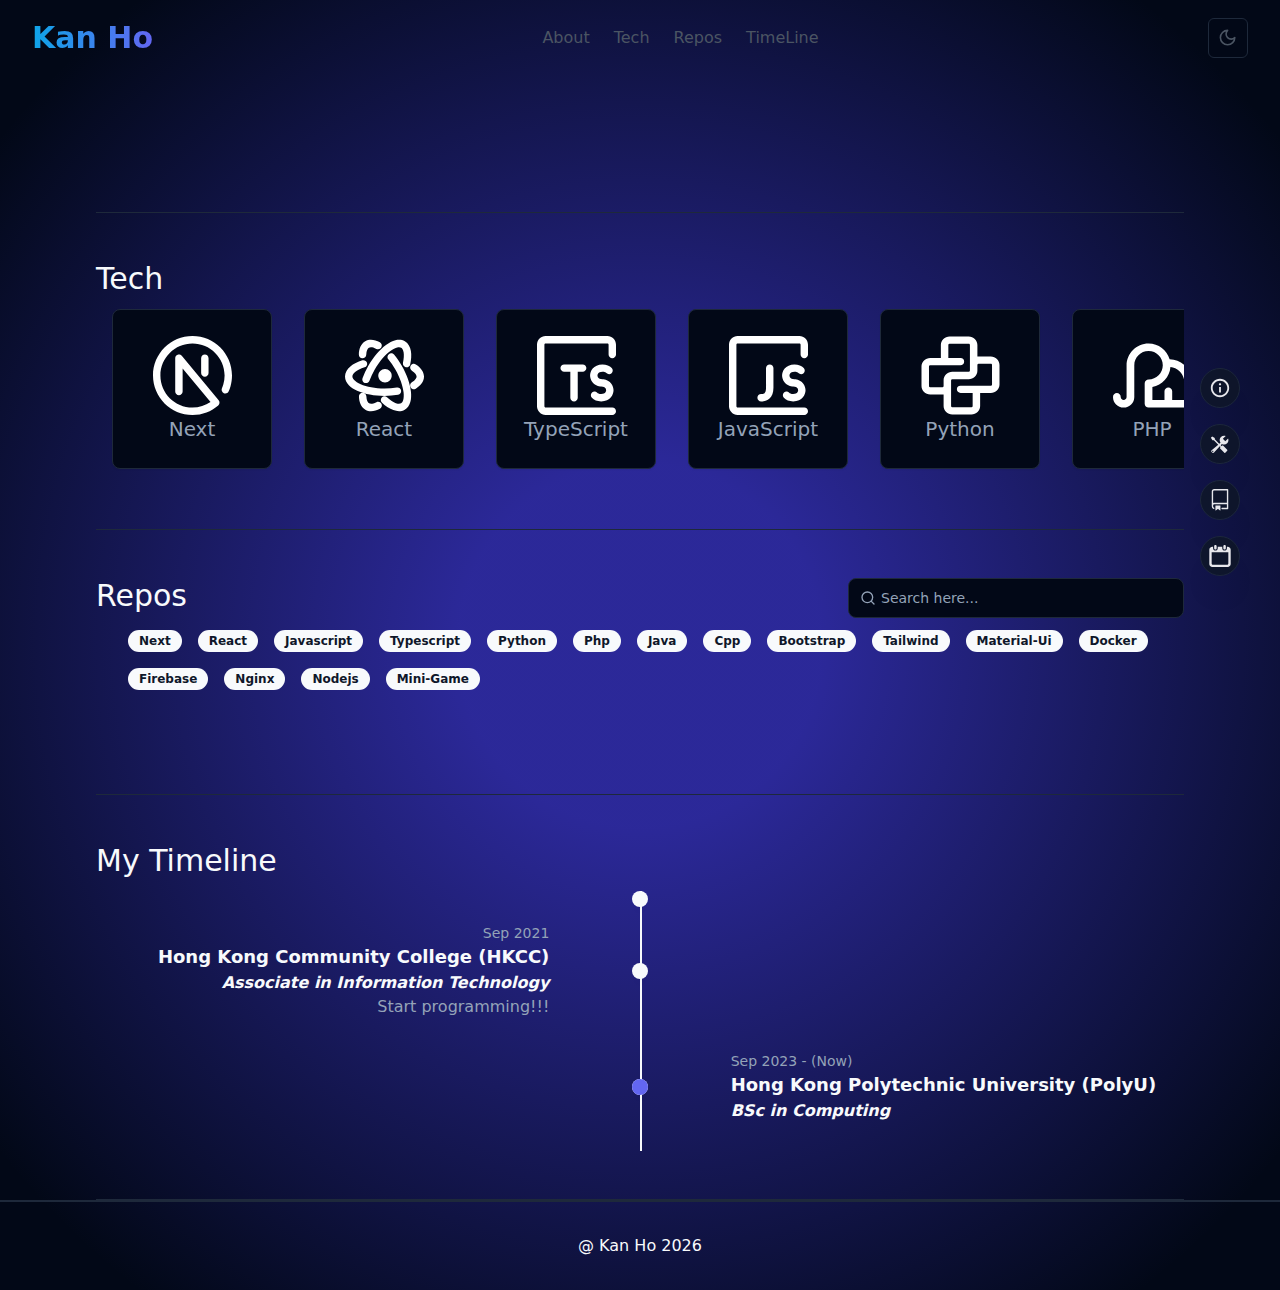
==== index.html @ be96b89d "update timeline and sidebar" ====
<!doctype html>
<html lang="en" style="scroll-behavior: smooth;">
  <head>
    <meta charset="UTF-8" />
    <link rel="icon" type="image/svg+xml" />
    <meta name="viewport" content="width=device-width, initial-scale=1.0" />
    <title>Kan Ho</title>
    <script type="module" crossorigin src="/assets/index-DFEtqQR-.js"></script>
    <link rel="stylesheet" crossorigin href="/assets/index-CgMpieo-.css">
  </head>
  <body>
    <div id="root"></div>
  </body>
</html>
---- assets/index-CgMpieo-.css ----
*,:before,:after{box-sizing:border-box;border-width:0;border-style:solid;border-color:#e5e7eb}:before,:after{--tw-content: ""}html,:host{line-height:1.5;-webkit-text-size-adjust:100%;-moz-tab-size:4;-o-tab-size:4;tab-size:4;font-family:ui-sans-serif,system-ui,sans-serif,"Apple Color Emoji","Segoe UI Emoji",Segoe UI Symbol,"Noto Color Emoji";font-feature-settings:normal;font-variation-settings:normal;-webkit-tap-highlight-color:transparent}body{margin:0;line-height:inherit}hr{height:0;color:inherit;border-top-width:1px}abbr:where([title]){-webkit-text-decoration:underline dotted;text-decoration:underline dotted}h1,h2,h3,h4,h5,h6{font-size:inherit;font-weight:inherit}a{color:inherit;text-decoration:inherit}b,strong{font-weight:bolder}code,kbd,samp,pre{font-family:ui-monospace,SFMono-Regular,Menlo,Monaco,Consolas,Liberation Mono,Courier New,monospace;font-feature-settings:normal;font-variation-settings:normal;font-size:1em}small{font-size:80%}sub,sup{font-size:75%;line-height:0;position:relative;vertical-align:baseline}sub{bottom:-.25em}sup{top:-.5em}table{text-indent:0;border-color:inherit;border-collapse:collapse}button,input,optgroup,select,textarea{font-family:inherit;font-feature-settings:inherit;font-variation-settings:inherit;font-size:100%;font-weight:inherit;line-height:inherit;letter-spacing:inherit;color:inherit;margin:0;padding:0}button,select{text-transform:none}button,input:where([type=button]),input:where([type=reset]),input:where([type=submit]){-webkit-appearance:button;background-color:transparent;background-image:none}:-moz-focusring{outline:auto}:-moz-ui-invalid{box-shadow:none}progress{vertical-align:baseline}::-webkit-inner-spin-button,::-webkit-outer-spin-button{height:auto}[type=search]{-webkit-appearance:textfield;outline-offset:-2px}::-webkit-search-decoration{-webkit-appearance:none}::-webkit-file-upload-button{-webkit-appearance:button;font:inherit}summary{display:list-item}blockquote,dl,dd,h1,h2,h3,h4,h5,h6,hr,figure,p,pre{margin:0}fieldset{margin:0;padding:0}legend{padding:0}ol,ul,menu{list-style:none;margin:0;padding:0}dialog{padding:0}textarea{resize:vertical}input::-moz-placeholder,textarea::-moz-placeholder{opacity:1;color:#9ca3af}input::placeholder,textarea::placeholder{opacity:1;color:#9ca3af}button,[role=button]{cursor:pointer}:disabled{cursor:default}img,svg,video,canvas,audio,iframe,embed,object{display:block;vertical-align:middle}img,video{max-width:100%;height:auto}[hidden]{display:none}:root{--background: 0 0% 100%;--foreground: 222.2 84% 4.9%;--card: 0 0% 100%;--card-foreground: 222.2 84% 4.9%;--popover: 0 0% 100%;--popover-foreground: 222.2 84% 4.9%;--primary: 222.2 47.4% 11.2%;--primary-foreground: 210 40% 98%;--secondary: 210 40% 96.1%;--secondary-foreground: 222.2 47.4% 11.2%;--muted: 210 40% 96.1%;--muted-foreground: 215.4 16.3% 46.9%;--accent: 210 40% 96.1%;--accent-foreground: 222.2 47.4% 11.2%;--destructive: 0 84.2% 60.2%;--destructive-foreground: 210 40% 98%;--border: 214.3 31.8% 91.4%;--input: 214.3 31.8% 91.4%;--ring: 222.2 84% 4.9%;--radius: .5rem;--chart-javascript: 53, 84%, 65%;--chart-typescript: 211, 60%, 48%;--chart-php: 228, 31%, 45%;--chart-html: 12, 77%, 52%;--chart-css: 264, 34%, 36%;--chart-java: 35, 75%, 39%;--chart-other: 240 2% 26%}.dark{--background: 222.2 84% 4.9%;--foreground: 210 40% 98%;--card: 222.2 84% 4.9%;--card-foreground: 210 40% 98%;--popover: 222.2 84% 4.9%;--popover-foreground: 210 40% 98%;--primary: 210 40% 98%;--primary-foreground: 222.2 47.4% 11.2%;--secondary: 217.2 32.6% 17.5%;--secondary-foreground: 210 40% 98%;--muted: 217.2 32.6% 17.5%;--muted-foreground: 215 20.2% 65.1%;--accent: 217.2 32.6% 17.5%;--accent-foreground: 210 40% 98%;--destructive: 0 62.8% 30.6%;--destructive-foreground: 210 40% 98%;--border: 217.2 32.6% 17.5%;--input: 217.2 32.6% 17.5%;--ring: 212.7 26.8% 83.9%}*{border-color:hsl(var(--border))}body{background-color:hsl(var(--background));color:hsl(var(--foreground))}.themeGradientBg{background-image:linear-gradient(to right,var(--tw-gradient-stops));--tw-gradient-from: #0ea5e9 var(--tw-gradient-from-position);--tw-gradient-to: rgb(14 165 233 / 0) var(--tw-gradient-to-position);--tw-gradient-stops: var(--tw-gradient-from), var(--tw-gradient-to);--tw-gradient-to: #6366f1 var(--tw-gradient-to-position)}.themeGradientText{background-image:linear-gradient(to right,var(--tw-gradient-stops));--tw-gradient-from: #0ea5e9 var(--tw-gradient-from-position);--tw-gradient-to: rgb(14 165 233 / 0) var(--tw-gradient-to-position);--tw-gradient-stops: var(--tw-gradient-from), var(--tw-gradient-to);--tw-gradient-to: #6366f1 var(--tw-gradient-to-position);-webkit-background-clip:text;background-clip:text;color:transparent}*,:before,:after{--tw-border-spacing-x: 0;--tw-border-spacing-y: 0;--tw-translate-x: 0;--tw-translate-y: 0;--tw-rotate: 0;--tw-skew-x: 0;--tw-skew-y: 0;--tw-scale-x: 1;--tw-scale-y: 1;--tw-pan-x: ;--tw-pan-y: ;--tw-pinch-zoom: ;--tw-scroll-snap-strictness: proximity;--tw-gradient-from-position: ;--tw-gradient-via-position: ;--tw-gradient-to-position: ;--tw-ordinal: ;--tw-slashed-zero: ;--tw-numeric-figure: ;--tw-numeric-spacing: ;--tw-numeric-fraction: ;--tw-ring-inset: ;--tw-ring-offset-width: 0px;--tw-ring-offset-color: #fff;--tw-ring-color: rgb(59 130 246 / .5);--tw-ring-offset-shadow: 0 0 #0000;--tw-ring-shadow: 0 0 #0000;--tw-shadow: 0 0 #0000;--tw-shadow-colored: 0 0 #0000;--tw-blur: ;--tw-brightness: ;--tw-contrast: ;--tw-grayscale: ;--tw-hue-rotate: ;--tw-invert: ;--tw-saturate: ;--tw-sepia: ;--tw-drop-shadow: ;--tw-backdrop-blur: ;--tw-backdrop-brightness: ;--tw-backdrop-contrast: ;--tw-backdrop-grayscale: ;--tw-backdrop-hue-rotate: ;--tw-backdrop-invert: ;--tw-backdrop-opacity: ;--tw-backdrop-saturate: ;--tw-backdrop-sepia: ;--tw-contain-size: ;--tw-contain-layout: ;--tw-contain-paint: ;--tw-contain-style: }::backdrop{--tw-border-spacing-x: 0;--tw-border-spacing-y: 0;--tw-translate-x: 0;--tw-translate-y: 0;--tw-rotate: 0;--tw-skew-x: 0;--tw-skew-y: 0;--tw-scale-x: 1;--tw-scale-y: 1;--tw-pan-x: ;--tw-pan-y: ;--tw-pinch-zoom: ;--tw-scroll-snap-strictness: proximity;--tw-gradient-from-position: ;--tw-gradient-via-position: ;--tw-gradient-to-position: ;--tw-ordinal: ;--tw-slashed-zero: ;--tw-numeric-figure: ;--tw-numeric-spacing: ;--tw-numeric-fraction: ;--tw-ring-inset: ;--tw-ring-offset-width: 0px;--tw-ring-offset-color: #fff;--tw-ring-color: rgb(59 130 246 / .5);--tw-ring-offset-shadow: 0 0 #0000;--tw-ring-shadow: 0 0 #0000;--tw-shadow: 0 0 #0000;--tw-shadow-colored: 0 0 #0000;--tw-blur: ;--tw-brightness: ;--tw-contrast: ;--tw-grayscale: ;--tw-hue-rotate: ;--tw-invert: ;--tw-saturate: ;--tw-sepia: ;--tw-drop-shadow: ;--tw-backdrop-blur: ;--tw-backdrop-brightness: ;--tw-backdrop-contrast: ;--tw-backdrop-grayscale: ;--tw-backdrop-hue-rotate: ;--tw-backdrop-invert: ;--tw-backdrop-opacity: ;--tw-backdrop-saturate: ;--tw-backdrop-sepia: ;--tw-contain-size: ;--tw-contain-layout: ;--tw-contain-paint: ;--tw-contain-style: }.container{width:100%;margin-right:auto;margin-left:auto;padding-right:2rem;padding-left:2rem}@media (min-width: 1400px){.container{max-width:1400px}}.sr-only{position:absolute;width:1px;height:1px;padding:0;margin:-1px;overflow:hidden;clip:rect(0,0,0,0);white-space:nowrap;border-width:0}.visible{visibility:visible}.fixed{position:fixed}.absolute{position:absolute}.relative{position:relative}.sticky{position:sticky}.left-0{left:0}.left-2{left:.5rem}.left-3{left:.75rem}.top-0{top:0}.top-3{top:.75rem}.top-\[1px\]{top:1px}.top-\[40\%\]{top:40%}.top-\[60\%\]{top:60%}.top-full{top:100%}.z-10{z-index:10}.z-50{z-index:50}.z-\[1\]{z-index:1}.z-\[9999\]{z-index:9999}.order-1{order:1}.col-start-1{grid-column-start:1}.row-start-1{grid-row-start:1}.m-4{margin:1rem}.m-auto{margin:auto}.-mx-1{margin-left:-.25rem;margin-right:-.25rem}.mx-4{margin-left:1rem;margin-right:1rem}.mx-auto{margin-left:auto;margin-right:auto}.my-0{margin-top:0;margin-bottom:0}.my-0\.5{margin-top:.125rem;margin-bottom:.125rem}.my-1{margin-top:.25rem;margin-bottom:.25rem}.mb-4{margin-bottom:1rem}.mb-5{margin-bottom:1.25rem}.ml-1{margin-left:.25rem}.ml-auto{margin-left:auto}.mr-4{margin-right:1rem}.mt-1{margin-top:.25rem}.mt-1\.5{margin-top:.375rem}.mt-8{margin-top:2rem}.line-clamp-3{overflow:hidden;display:-webkit-box;-webkit-box-orient:vertical;-webkit-line-clamp:3}.block{display:block}.inline-block{display:inline-block}.flex{display:flex}.inline-flex{display:inline-flex}.grid{display:grid}.hidden{display:none}.aspect-square{aspect-ratio:1 / 1}.aspect-video{aspect-ratio:16 / 9}.h-1{height:.25rem}.h-1\.5{height:.375rem}.h-1\/2{height:50%}.h-10{height:2.5rem}.h-11{height:2.75rem}.h-2{height:.5rem}.h-2\.5{height:.625rem}.h-3{height:.75rem}.h-3\.5{height:.875rem}.h-4{height:1rem}.h-40{height:10rem}.h-60{height:15rem}.h-80{height:20rem}.h-9{height:2.25rem}.h-\[1\.2rem\]{height:1.2rem}.h-\[1px\]{height:1px}.h-\[20px\]{height:20px}.h-\[var\(--radix-navigation-menu-viewport-height\)\]{height:var(--radix-navigation-menu-viewport-height)}.h-full{height:100%}.h-px{height:1px}.max-h-\[250px\]{max-height:250px}.min-h-min{min-height:-moz-min-content;min-height:min-content}.w-0{width:0px}.w-1{width:.25rem}.w-1\/2{width:50%}.w-10{width:2.5rem}.w-2{width:.5rem}.w-2\.5{width:.625rem}.w-3{width:.75rem}.w-3\.5{width:.875rem}.w-4{width:1rem}.w-40{width:10rem}.w-\[1\.2rem\]{width:1.2rem}.w-\[120px\]{width:120px}.w-\[140px\]{width:140px}.w-\[150px\]{width:150px}.w-\[180px\]{width:180px}.w-\[1px\]{width:1px}.w-\[250px\]{width:250px}.w-\[45px\]{width:45px}.w-\[60px\]{width:60px}.w-\[90px\]{width:90px}.w-full{width:100%}.w-max{width:-moz-max-content;width:max-content}.min-w-\[8rem\]{min-width:8rem}.min-w-fit{min-width:-moz-fit-content;min-width:fit-content}.max-w-max{max-width:-moz-max-content;max-width:max-content}.max-w-screen-xl{max-width:1280px}.flex-1{flex:1 1 0%}.flex-auto{flex:1 1 auto}.shrink-0{flex-shrink:0}.flex-grow{flex-grow:1}.-translate-y-0{--tw-translate-y: -0px;transform:translate(var(--tw-translate-x),var(--tw-translate-y)) rotate(var(--tw-rotate)) skew(var(--tw-skew-x)) skewY(var(--tw-skew-y)) scaleX(var(--tw-scale-x)) scaleY(var(--tw-scale-y))}.-translate-y-0\.5{--tw-translate-y: -.125rem;transform:translate(var(--tw-translate-x),var(--tw-translate-y)) rotate(var(--tw-rotate)) skew(var(--tw-skew-x)) skewY(var(--tw-skew-y)) scaleX(var(--tw-scale-x)) scaleY(var(--tw-scale-y))}.translate-y-1{--tw-translate-y: .25rem;transform:translate(var(--tw-translate-x),var(--tw-translate-y)) rotate(var(--tw-rotate)) skew(var(--tw-skew-x)) skewY(var(--tw-skew-y)) scaleX(var(--tw-scale-x)) scaleY(var(--tw-scale-y))}.rotate-0{--tw-rotate: 0deg;transform:translate(var(--tw-translate-x),var(--tw-translate-y)) rotate(var(--tw-rotate)) skew(var(--tw-skew-x)) skewY(var(--tw-skew-y)) scaleX(var(--tw-scale-x)) scaleY(var(--tw-scale-y))}.rotate-45{--tw-rotate: 45deg;transform:translate(var(--tw-translate-x),var(--tw-translate-y)) rotate(var(--tw-rotate)) skew(var(--tw-skew-x)) skewY(var(--tw-skew-y)) scaleX(var(--tw-scale-x)) scaleY(var(--tw-scale-y))}.rotate-90{--tw-rotate: 90deg;transform:translate(var(--tw-translate-x),var(--tw-translate-y)) rotate(var(--tw-rotate)) skew(var(--tw-skew-x)) skewY(var(--tw-skew-y)) scaleX(var(--tw-scale-x)) scaleY(var(--tw-scale-y))}.scale-0{--tw-scale-x: 0;--tw-scale-y: 0;transform:translate(var(--tw-translate-x),var(--tw-translate-y)) rotate(var(--tw-rotate)) skew(var(--tw-skew-x)) skewY(var(--tw-skew-y)) scaleX(var(--tw-scale-x)) scaleY(var(--tw-scale-y))}.scale-100{--tw-scale-x: 1;--tw-scale-y: 1;transform:translate(var(--tw-translate-x),var(--tw-translate-y)) rotate(var(--tw-rotate)) skew(var(--tw-skew-x)) skewY(var(--tw-skew-y)) scaleX(var(--tw-scale-x)) scaleY(var(--tw-scale-y))}.transform{transform:translate(var(--tw-translate-x),var(--tw-translate-y)) rotate(var(--tw-rotate)) skew(var(--tw-skew-x)) skewY(var(--tw-skew-y)) scaleX(var(--tw-scale-x)) scaleY(var(--tw-scale-y))}@keyframes fade-in-down{0%{opacity:0;transform:translate3d(0,-100%,0)}to{opacity:1;transform:translateZ(0)}}.animate-fadeindown{animation:fade-in-down 1s ease-in .25s 1}@keyframes fade-in-left{0%{opacity:0;transform:translate3d(-100%,0,0)}to{opacity:1;transform:translateZ(0)}}.animate-fadeinleft{animation:fade-in-left 1s ease-in-out .25s 1}@keyframes fade-in-right{0%{opacity:0;transform:translate3d(100%,0,0)}to{opacity:1;transform:translateZ(0)}}.animate-fadeinright{animation:fade-in-right 1s ease-in-out .25s 1}@keyframes fade-in-up{0%{opacity:0;transform:translate3d(0,100%,0)}to{opacity:1;transform:translateZ(0)}}.animate-fadeinup{animation:fade-in-up 1s ease-in-out .25s 1}@keyframes ping{75%,to{transform:scale(2);opacity:0}}.animate-ping{animation:ping 1s cubic-bezier(0,0,.2,1) infinite}@keyframes pulse{50%{opacity:.5}}.animate-pulse{animation:pulse 2s cubic-bezier(.4,0,.6,1) infinite}.cursor-default{cursor:default}.select-none{-webkit-user-select:none;-moz-user-select:none;user-select:none}.list-none{list-style-type:none}.grid-cols-1{grid-template-columns:repeat(1,minmax(0,1fr))}.flex-col{flex-direction:column}.flex-wrap{flex-wrap:wrap}.items-start{align-items:flex-start}.items-end{align-items:flex-end}.items-center{align-items:center}.items-stretch{align-items:stretch}.justify-end{justify-content:flex-end}.justify-center{justify-content:center}.justify-between{justify-content:space-between}.justify-items-center{justify-items:center}.gap-0{gap:0px}.gap-0\.5{gap:.125rem}.gap-1{gap:.25rem}.gap-1\.5{gap:.375rem}.gap-12{gap:3rem}.gap-2{gap:.5rem}.gap-3{gap:.75rem}.gap-4{gap:1rem}.gap-x-3{-moz-column-gap:.75rem;column-gap:.75rem}.space-x-1>:not([hidden])~:not([hidden]){--tw-space-x-reverse: 0;margin-right:calc(.25rem * var(--tw-space-x-reverse));margin-left:calc(.25rem * calc(1 - var(--tw-space-x-reverse)))}.space-y-1>:not([hidden])~:not([hidden]){--tw-space-y-reverse: 0;margin-top:calc(.25rem * calc(1 - var(--tw-space-y-reverse)));margin-bottom:calc(.25rem * var(--tw-space-y-reverse))}.space-y-1\.5>:not([hidden])~:not([hidden]){--tw-space-y-reverse: 0;margin-top:calc(.375rem * calc(1 - var(--tw-space-y-reverse)));margin-bottom:calc(.375rem * var(--tw-space-y-reverse))}.space-y-4>:not([hidden])~:not([hidden]){--tw-space-y-reverse: 0;margin-top:calc(1rem * calc(1 - var(--tw-space-y-reverse)));margin-bottom:calc(1rem * var(--tw-space-y-reverse))}.space-y-8>:not([hidden])~:not([hidden]){--tw-space-y-reverse: 0;margin-top:calc(2rem * calc(1 - var(--tw-space-y-reverse)));margin-bottom:calc(2rem * var(--tw-space-y-reverse))}.self-center{align-self:center}.justify-self-center{justify-self:center}.overflow-hidden{overflow:hidden}.whitespace-nowrap{white-space:nowrap}.text-wrap{text-wrap:wrap}.text-nowrap{text-wrap:nowrap}.rounded{border-radius:.25rem}.rounded-\[2px\]{border-radius:2px}.rounded-full{border-radius:9999px}.rounded-lg{border-radius:var(--radius)}.rounded-md{border-radius:calc(var(--radius) - 2px)}.rounded-sm{border-radius:calc(var(--radius) - 4px)}.rounded-xl{border-radius:.75rem}.rounded-tl-sm{border-top-left-radius:calc(var(--radius) - 4px)}.border{border-width:1px}.border-2{border-width:2px}.border-4{border-width:4px}.border-\[1\.5px\]{border-width:1.5px}.border-b-2{border-bottom-width:2px}.border-t-2{border-top-width:2px}.border-dashed{border-style:dashed}.border-\[--color-border\]{border-color:var(--color-border)}.border-border\/50{border-color:hsl(var(--border) / .5)}.border-indigo-600{--tw-border-opacity: 1;border-color:rgb(79 70 229 / var(--tw-border-opacity))}.border-input{border-color:hsl(var(--input))}.border-primary{border-color:hsl(var(--primary))}.border-sky-500{--tw-border-opacity: 1;border-color:rgb(14 165 233 / var(--tw-border-opacity))}.border-transparent{border-color:transparent}.border-opacity-20{--tw-border-opacity: .2}.bg-\[--color-bg\]{background-color:var(--color-bg)}.bg-background{background-color:hsl(var(--background))}.bg-border{background-color:hsl(var(--border))}.bg-card{background-color:hsl(var(--card))}.bg-destructive{background-color:hsl(var(--destructive))}.bg-indigo-500{--tw-bg-opacity: 1;background-color:rgb(99 102 241 / var(--tw-bg-opacity))}.bg-inherit{background-color:inherit}.bg-muted{background-color:hsl(var(--muted))}.bg-popover{background-color:hsl(var(--popover))}.bg-primary{background-color:hsl(var(--primary))}.bg-primary-foreground{background-color:hsl(var(--primary-foreground))}.bg-secondary{background-color:hsl(var(--secondary))}.bg-transparent{background-color:transparent}.bg-opacity-0{--tw-bg-opacity: 0}.bg-none{background-image:none}.bg-clip-padding{background-clip:padding-box}.fill-black{fill:#000}.fill-current{fill:currentColor}.fill-foreground{fill:hsl(var(--foreground))}.fill-muted-foreground{fill:hsl(var(--muted-foreground))}.p-0{padding:0}.p-1{padding:.25rem}.p-2{padding:.5rem}.p-6{padding:1.5rem}.px-0{padding-left:0;padding-right:0}.px-2{padding-left:.5rem;padding-right:.5rem}.px-2\.5{padding-left:.625rem;padding-right:.625rem}.px-3{padding-left:.75rem;padding-right:.75rem}.px-4{padding-left:1rem;padding-right:1rem}.px-8{padding-left:2rem;padding-right:2rem}.py-0{padding-top:0;padding-bottom:0}.py-0\.5{padding-top:.125rem;padding-bottom:.125rem}.py-1{padding-top:.25rem;padding-bottom:.25rem}.py-1\.5{padding-top:.375rem;padding-bottom:.375rem}.py-2{padding-top:.5rem;padding-bottom:.5rem}.py-3{padding-top:.75rem;padding-bottom:.75rem}.py-4{padding-top:1rem;padding-bottom:1rem}.py-8{padding-top:2rem;padding-bottom:2rem}.pb-0{padding-bottom:0}.pb-3{padding-bottom:.75rem}.pb-4{padding-bottom:1rem}.pl-8{padding-left:2rem}.pr-2{padding-right:.5rem}.pt-0{padding-top:0}.pt-2{padding-top:.5rem}.pt-3{padding-top:.75rem}.pt-4{padding-top:1rem}.pt-6{padding-top:1.5rem}.text-center{text-align:center}.text-justify{text-align:justify}.align-middle{vertical-align:middle}.font-mono{font-family:ui-monospace,SFMono-Regular,Menlo,Monaco,Consolas,Liberation Mono,Courier New,monospace}.text-2xl{font-size:1.5rem;line-height:2rem}.text-3xl{font-size:1.875rem;line-height:2.25rem}.text-5xl{font-size:3rem;line-height:1}.text-9xl{font-size:8rem;line-height:1}.text-base{font-size:1rem;line-height:1.5rem}.text-lg{font-size:1.125rem;line-height:1.75rem}.text-sm{font-size:.875rem;line-height:1.25rem}.text-xl{font-size:1.25rem;line-height:1.75rem}.text-xs{font-size:.75rem;line-height:1rem}.font-black{font-weight:900}.font-bold{font-weight:700}.font-extrabold{font-weight:800}.font-medium{font-weight:500}.font-semibold{font-weight:600}.capitalize{text-transform:capitalize}.italic{font-style:italic}.tabular-nums{--tw-numeric-spacing: tabular-nums;font-variant-numeric:var(--tw-ordinal) var(--tw-slashed-zero) var(--tw-numeric-figure) var(--tw-numeric-spacing) var(--tw-numeric-fraction)}.leading-none{line-height:1}.tracking-tight{letter-spacing:-.025em}.tracking-widest{letter-spacing:.1em}.text-accent{color:hsl(var(--accent))}.text-card-foreground{color:hsl(var(--card-foreground))}.text-destructive-foreground{color:hsl(var(--destructive-foreground))}.text-foreground{color:hsl(var(--foreground))}.text-gray-600{--tw-text-opacity: 1;color:rgb(75 85 99 / var(--tw-text-opacity))}.text-gray-700{--tw-text-opacity: 1;color:rgb(55 65 81 / var(--tw-text-opacity))}.text-muted-foreground{color:hsl(var(--muted-foreground))}.text-popover-foreground{color:hsl(var(--popover-foreground))}.text-primary{color:hsl(var(--primary))}.text-primary-foreground{color:hsl(var(--primary-foreground))}.text-secondary-foreground{color:hsl(var(--secondary-foreground))}.text-slate-900{--tw-text-opacity: 1;color:rgb(15 23 42 / var(--tw-text-opacity))}.text-transparent{color:transparent}.underline{text-decoration-line:underline}.underline-offset-4{text-underline-offset:4px}.opacity-100{opacity:1}.opacity-60{opacity:.6}.opacity-65{opacity:.65}.opacity-90{opacity:.9}.shadow-2xl{--tw-shadow: 0 25px 50px -12px rgb(0 0 0 / .25);--tw-shadow-colored: 0 25px 50px -12px var(--tw-shadow-color);box-shadow:var(--tw-ring-offset-shadow, 0 0 #0000),var(--tw-ring-shadow, 0 0 #0000),var(--tw-shadow)}.shadow-lg{--tw-shadow: 0 10px 15px -3px rgb(0 0 0 / .1), 0 4px 6px -4px rgb(0 0 0 / .1);--tw-shadow-colored: 0 10px 15px -3px var(--tw-shadow-color), 0 4px 6px -4px var(--tw-shadow-color);box-shadow:var(--tw-ring-offset-shadow, 0 0 #0000),var(--tw-ring-shadow, 0 0 #0000),var(--tw-shadow)}.shadow-md{--tw-shadow: 0 4px 6px -1px rgb(0 0 0 / .1), 0 2px 4px -2px rgb(0 0 0 / .1);--tw-shadow-colored: 0 4px 6px -1px var(--tw-shadow-color), 0 2px 4px -2px var(--tw-shadow-color);box-shadow:var(--tw-ring-offset-shadow, 0 0 #0000),var(--tw-ring-shadow, 0 0 #0000),var(--tw-shadow)}.shadow-sm{--tw-shadow: 0 1px 2px 0 rgb(0 0 0 / .05);--tw-shadow-colored: 0 1px 2px 0 var(--tw-shadow-color);box-shadow:var(--tw-ring-offset-shadow, 0 0 #0000),var(--tw-ring-shadow, 0 0 #0000),var(--tw-shadow)}.shadow-xl{--tw-shadow: 0 20px 25px -5px rgb(0 0 0 / .1), 0 8px 10px -6px rgb(0 0 0 / .1);--tw-shadow-colored: 0 20px 25px -5px var(--tw-shadow-color), 0 8px 10px -6px var(--tw-shadow-color);box-shadow:var(--tw-ring-offset-shadow, 0 0 #0000),var(--tw-ring-shadow, 0 0 #0000),var(--tw-shadow)}.outline-none{outline:2px solid transparent;outline-offset:2px}.outline{outline-style:solid}.ring-offset-background{--tw-ring-offset-color: hsl(var(--background))}.drop-shadow-lg{--tw-drop-shadow: drop-shadow(0 10px 8px rgb(0 0 0 / .04)) drop-shadow(0 4px 3px rgb(0 0 0 / .1));filter:var(--tw-blur) var(--tw-brightness) var(--tw-contrast) var(--tw-grayscale) var(--tw-hue-rotate) var(--tw-invert) var(--tw-saturate) var(--tw-sepia) var(--tw-drop-shadow)}.filter{filter:var(--tw-blur) var(--tw-brightness) var(--tw-contrast) var(--tw-grayscale) var(--tw-hue-rotate) var(--tw-invert) var(--tw-saturate) var(--tw-sepia) var(--tw-drop-shadow)}.backdrop-blur-3xl{--tw-backdrop-blur: blur(64px);-webkit-backdrop-filter:var(--tw-backdrop-blur) var(--tw-backdrop-brightness) var(--tw-backdrop-contrast) var(--tw-backdrop-grayscale) var(--tw-backdrop-hue-rotate) var(--tw-backdrop-invert) var(--tw-backdrop-opacity) var(--tw-backdrop-saturate) var(--tw-backdrop-sepia);backdrop-filter:var(--tw-backdrop-blur) var(--tw-backdrop-brightness) var(--tw-backdrop-contrast) var(--tw-backdrop-grayscale) var(--tw-backdrop-hue-rotate) var(--tw-backdrop-invert) var(--tw-backdrop-opacity) var(--tw-backdrop-saturate) var(--tw-backdrop-sepia)}.backdrop-filter{-webkit-backdrop-filter:var(--tw-backdrop-blur) var(--tw-backdrop-brightness) var(--tw-backdrop-contrast) var(--tw-backdrop-grayscale) var(--tw-backdrop-hue-rotate) var(--tw-backdrop-invert) var(--tw-backdrop-opacity) var(--tw-backdrop-saturate) var(--tw-backdrop-sepia);backdrop-filter:var(--tw-backdrop-blur) var(--tw-backdrop-brightness) var(--tw-backdrop-contrast) var(--tw-backdrop-grayscale) var(--tw-backdrop-hue-rotate) var(--tw-backdrop-invert) var(--tw-backdrop-opacity) var(--tw-backdrop-saturate) var(--tw-backdrop-sepia)}.transition{transition-property:color,background-color,border-color,text-decoration-color,fill,stroke,opacity,box-shadow,transform,filter,-webkit-backdrop-filter;transition-property:color,background-color,border-color,text-decoration-color,fill,stroke,opacity,box-shadow,transform,filter,backdrop-filter;transition-property:color,background-color,border-color,text-decoration-color,fill,stroke,opacity,box-shadow,transform,filter,backdrop-filter,-webkit-backdrop-filter;transition-timing-function:cubic-bezier(.4,0,.2,1);transition-duration:.15s}.transition-all{transition-property:all;transition-timing-function:cubic-bezier(.4,0,.2,1);transition-duration:.15s}.transition-colors{transition-property:color,background-color,border-color,text-decoration-color,fill,stroke;transition-timing-function:cubic-bezier(.4,0,.2,1);transition-duration:.15s}.delay-200{transition-delay:.2s}.duration-1000{transition-duration:1s}.duration-200{transition-duration:.2s}.duration-300{transition-duration:.3s}.ease-in{transition-timing-function:cubic-bezier(.4,0,1,1)}@keyframes enter{0%{opacity:var(--tw-enter-opacity, 1);transform:translate3d(var(--tw-enter-translate-x, 0),var(--tw-enter-translate-y, 0),0) scale3d(var(--tw-enter-scale, 1),var(--tw-enter-scale, 1),var(--tw-enter-scale, 1)) rotate(var(--tw-enter-rotate, 0))}}@keyframes exit{to{opacity:var(--tw-exit-opacity, 1);transform:translate3d(var(--tw-exit-translate-x, 0),var(--tw-exit-translate-y, 0),0) scale3d(var(--tw-exit-scale, 1),var(--tw-exit-scale, 1),var(--tw-exit-scale, 1)) rotate(var(--tw-exit-rotate, 0))}}.animate-in{animation-name:enter;animation-duration:.15s;--tw-enter-opacity: initial;--tw-enter-scale: initial;--tw-enter-rotate: initial;--tw-enter-translate-x: initial;--tw-enter-translate-y: initial}.fade-in-0{--tw-enter-opacity: 0}.fade-in-5{--tw-enter-opacity: .05}.zoom-in-95{--tw-enter-scale: .95}.duration-1000{animation-duration:1s}.duration-200{animation-duration:.2s}.duration-300{animation-duration:.3s}.delay-200{animation-delay:.2s}.ease-in{animation-timing-function:cubic-bezier(.4,0,1,1)}::-webkit-scrollbar{width:8px}::-webkit-scrollbar-track{background:none}::-webkit-scrollbar-thumb{background:#5048e5}::-webkit-scrollbar-thumb:hover{--tw-bg-opacity: 1;background:#463eef}.spotlight{position:absolute;background:radial-gradient(circle at 50% 50%,#473eef99 20%,#473eef00 90%);z-index:-1}.hover\:themeGradientText:hover{background-image:linear-gradient(to right,var(--tw-gradient-stops));--tw-gradient-from: #0ea5e9 var(--tw-gradient-from-position);--tw-gradient-to: rgb(14 165 233 / 0) var(--tw-gradient-to-position);--tw-gradient-stops: var(--tw-gradient-from), var(--tw-gradient-to);--tw-gradient-to: #6366f1 var(--tw-gradient-to-position);-webkit-background-clip:text;background-clip:text;color:transparent}.file\:border-0::file-selector-button{border-width:0px}.file\:bg-transparent::file-selector-button{background-color:transparent}.file\:text-sm::file-selector-button{font-size:.875rem;line-height:1.25rem}.file\:font-medium::file-selector-button{font-weight:500}.placeholder\:text-muted-foreground::-moz-placeholder{color:hsl(var(--muted-foreground))}.placeholder\:text-muted-foreground::placeholder{color:hsl(var(--muted-foreground))}.hover\:rotate-1:hover{--tw-rotate: 1deg;transform:translate(var(--tw-translate-x),var(--tw-translate-y)) rotate(var(--tw-rotate)) skew(var(--tw-skew-x)) skewY(var(--tw-skew-y)) scaleX(var(--tw-scale-x)) scaleY(var(--tw-scale-y))}.hover\:scale-105:hover{--tw-scale-x: 1.05;--tw-scale-y: 1.05;transform:translate(var(--tw-translate-x),var(--tw-translate-y)) rotate(var(--tw-rotate)) skew(var(--tw-skew-x)) skewY(var(--tw-skew-y)) scaleX(var(--tw-scale-x)) scaleY(var(--tw-scale-y))}.hover\:scale-110:hover{--tw-scale-x: 1.1;--tw-scale-y: 1.1;transform:translate(var(--tw-translate-x),var(--tw-translate-y)) rotate(var(--tw-rotate)) skew(var(--tw-skew-x)) skewY(var(--tw-skew-y)) scaleX(var(--tw-scale-x)) scaleY(var(--tw-scale-y))}.hover\:border-indigo-600:hover{--tw-border-opacity: 1;border-color:rgb(79 70 229 / var(--tw-border-opacity))}.hover\:bg-accent:hover{background-color:hsl(var(--accent))}.hover\:bg-destructive\/80:hover{background-color:hsl(var(--destructive) / .8)}.hover\:bg-destructive\/90:hover{background-color:hsl(var(--destructive) / .9)}.hover\:bg-primary\/80:hover{background-color:hsl(var(--primary) / .8)}.hover\:bg-primary\/90:hover{background-color:hsl(var(--primary) / .9)}.hover\:bg-secondary\/80:hover{background-color:hsl(var(--secondary) / .8)}.hover\:text-accent-foreground:hover{color:hsl(var(--accent-foreground))}.hover\:text-indigo-600:hover{--tw-text-opacity: 1;color:rgb(79 70 229 / var(--tw-text-opacity))}.hover\:underline:hover{text-decoration-line:underline}.hover\:opacity-80:hover{opacity:.8}.hover\:shadow-inner:hover{--tw-shadow: inset 0 2px 4px 0 rgb(0 0 0 / .05);--tw-shadow-colored: inset 0 2px 4px 0 var(--tw-shadow-color);box-shadow:var(--tw-ring-offset-shadow, 0 0 #0000),var(--tw-ring-shadow, 0 0 #0000),var(--tw-shadow)}.focus\:border:focus{border-width:1px}.focus\:border-none:focus{border-style:none}.focus\:border-gray-400:focus{--tw-border-opacity: 1;border-color:rgb(156 163 175 / var(--tw-border-opacity))}.focus\:bg-accent:focus{background-color:hsl(var(--accent))}.focus\:text-accent-foreground:focus{color:hsl(var(--accent-foreground))}.focus\:outline-none:focus{outline:2px solid transparent;outline-offset:2px}.focus\:ring-2:focus{--tw-ring-offset-shadow: var(--tw-ring-inset) 0 0 0 var(--tw-ring-offset-width) var(--tw-ring-offset-color);--tw-ring-shadow: var(--tw-ring-inset) 0 0 0 calc(2px + var(--tw-ring-offset-width)) var(--tw-ring-color);box-shadow:var(--tw-ring-offset-shadow),var(--tw-ring-shadow),var(--tw-shadow, 0 0 #0000)}.focus\:ring-ring:focus{--tw-ring-color: hsl(var(--ring))}.focus\:ring-offset-2:focus{--tw-ring-offset-width: 2px}.focus-visible\:outline-none:focus-visible{outline:2px solid transparent;outline-offset:2px}.focus-visible\:ring-2:focus-visible{--tw-ring-offset-shadow: var(--tw-ring-inset) 0 0 0 var(--tw-ring-offset-width) var(--tw-ring-offset-color);--tw-ring-shadow: var(--tw-ring-inset) 0 0 0 calc(2px + var(--tw-ring-offset-width)) var(--tw-ring-color);box-shadow:var(--tw-ring-offset-shadow),var(--tw-ring-shadow),var(--tw-shadow, 0 0 #0000)}.focus-visible\:ring-ring:focus-visible{--tw-ring-color: hsl(var(--ring))}.focus-visible\:ring-offset-2:focus-visible{--tw-ring-offset-width: 2px}.disabled\:pointer-events-none:disabled{pointer-events:none}.disabled\:cursor-not-allowed:disabled{cursor:not-allowed}.disabled\:opacity-50:disabled{opacity:.5}.data-\[disabled\]\:pointer-events-none[data-disabled]{pointer-events:none}.data-\[active\]\:bg-accent\/50[data-active]{background-color:hsl(var(--accent) / .5)}.data-\[state\=open\]\:bg-accent[data-state=open]{background-color:hsl(var(--accent))}.data-\[state\=open\]\:bg-accent\/50[data-state=open]{background-color:hsl(var(--accent) / .5)}.data-\[disabled\]\:opacity-50[data-disabled]{opacity:.5}.data-\[motion\^\=from-\]\:animate-in[data-motion^=from-],.data-\[state\=open\]\:animate-in[data-state=open],.data-\[state\=visible\]\:animate-in[data-state=visible]{animation-name:enter;animation-duration:.15s;--tw-enter-opacity: initial;--tw-enter-scale: initial;--tw-enter-rotate: initial;--tw-enter-translate-x: initial;--tw-enter-translate-y: initial}.data-\[motion\^\=to-\]\:animate-out[data-motion^=to-],.data-\[state\=closed\]\:animate-out[data-state=closed],.data-\[state\=hidden\]\:animate-out[data-state=hidden]{animation-name:exit;animation-duration:.15s;--tw-exit-opacity: initial;--tw-exit-scale: initial;--tw-exit-rotate: initial;--tw-exit-translate-x: initial;--tw-exit-translate-y: initial}.data-\[motion\^\=from-\]\:fade-in[data-motion^=from-]{--tw-enter-opacity: 0}.data-\[motion\^\=to-\]\:fade-out[data-motion^=to-],.data-\[state\=closed\]\:fade-out-0[data-state=closed],.data-\[state\=hidden\]\:fade-out[data-state=hidden]{--tw-exit-opacity: 0}.data-\[state\=open\]\:fade-in-0[data-state=open],.data-\[state\=visible\]\:fade-in[data-state=visible]{--tw-enter-opacity: 0}.data-\[state\=closed\]\:zoom-out-95[data-state=closed]{--tw-exit-scale: .95}.data-\[state\=open\]\:zoom-in-90[data-state=open]{--tw-enter-scale: .9}.data-\[state\=open\]\:zoom-in-95[data-state=open]{--tw-enter-scale: .95}.data-\[motion\=from-end\]\:slide-in-from-right-52[data-motion=from-end]{--tw-enter-translate-x: 13rem}.data-\[motion\=from-start\]\:slide-in-from-left-52[data-motion=from-start]{--tw-enter-translate-x: -13rem}.data-\[motion\=to-end\]\:slide-out-to-right-52[data-motion=to-end]{--tw-exit-translate-x: 13rem}.data-\[motion\=to-start\]\:slide-out-to-left-52[data-motion=to-start]{--tw-exit-translate-x: -13rem}.data-\[side\=bottom\]\:slide-in-from-top-2[data-side=bottom]{--tw-enter-translate-y: -.5rem}.data-\[side\=left\]\:slide-in-from-right-2[data-side=left]{--tw-enter-translate-x: .5rem}.data-\[side\=right\]\:slide-in-from-left-2[data-side=right]{--tw-enter-translate-x: -.5rem}.data-\[side\=top\]\:slide-in-from-bottom-2[data-side=top]{--tw-enter-translate-y: .5rem}.group[data-state=open] .group-data-\[state\=open\]\:rotate-180{--tw-rotate: 180deg;transform:translate(var(--tw-translate-x),var(--tw-translate-y)) rotate(var(--tw-rotate)) skew(var(--tw-skew-x)) skewY(var(--tw-skew-y)) scaleX(var(--tw-scale-x)) scaleY(var(--tw-scale-y))}.dark\:-rotate-90:is(.dark *){--tw-rotate: -90deg;transform:translate(var(--tw-translate-x),var(--tw-translate-y)) rotate(var(--tw-rotate)) skew(var(--tw-skew-x)) skewY(var(--tw-skew-y)) scaleX(var(--tw-scale-x)) scaleY(var(--tw-scale-y))}.dark\:rotate-0:is(.dark *){--tw-rotate: 0deg;transform:translate(var(--tw-translate-x),var(--tw-translate-y)) rotate(var(--tw-rotate)) skew(var(--tw-skew-x)) skewY(var(--tw-skew-y)) scaleX(var(--tw-scale-x)) scaleY(var(--tw-scale-y))}.dark\:scale-0:is(.dark *){--tw-scale-x: 0;--tw-scale-y: 0;transform:translate(var(--tw-translate-x),var(--tw-translate-y)) rotate(var(--tw-rotate)) skew(var(--tw-skew-x)) skewY(var(--tw-skew-y)) scaleX(var(--tw-scale-x)) scaleY(var(--tw-scale-y))}.dark\:scale-100:is(.dark *){--tw-scale-x: 1;--tw-scale-y: 1;transform:translate(var(--tw-translate-x),var(--tw-translate-y)) rotate(var(--tw-rotate)) skew(var(--tw-skew-x)) skewY(var(--tw-skew-y)) scaleX(var(--tw-scale-x)) scaleY(var(--tw-scale-y))}.dark\:fill-white:is(.dark *){fill:#fff}@media (min-width: 640px){.sm\:w-10\/12{width:83.333333%}.sm\:w-2\/12{width:16.666667%}}@media (min-width: 768px){.md\:absolute{position:absolute}.md\:right-8{right:2rem}.md\:row-span-2{grid-row:span 2 / span 2}.md\:mt-0{margin-top:0}.md\:mt-14{margin-top:3.5rem}.md\:block{display:block}.md\:flex{display:flex}.md\:grid{display:grid}.md\:hidden{display:none}.md\:w-10\/12{width:83.333333%}.md\:w-8\/12{width:66.666667%}.md\:w-\[200px\]{width:200px}.md\:w-\[var\(--radix-navigation-menu-viewport-width\)\]{width:var(--radix-navigation-menu-viewport-width)}.md\:w-auto{width:auto}.md\:grid-flow-col{grid-auto-flow:column}.md\:grid-cols-2{grid-template-columns:repeat(2,minmax(0,1fr))}.md\:grid-rows-2{grid-template-rows:repeat(2,minmax(0,1fr))}.md\:flex-row{flex-direction:row}.md\:space-x-6>:not([hidden])~:not([hidden]){--tw-space-x-reverse: 0;margin-right:calc(1.5rem * var(--tw-space-x-reverse));margin-left:calc(1.5rem * calc(1 - var(--tw-space-x-reverse)))}.md\:space-y-0>:not([hidden])~:not([hidden]){--tw-space-y-reverse: 0;margin-top:calc(0px * calc(1 - var(--tw-space-y-reverse)));margin-bottom:calc(0px * var(--tw-space-y-reverse))}.md\:px-8{padding-left:2rem;padding-right:2rem}.md\:py-5{padding-top:1.25rem;padding-bottom:1.25rem}.md\:pb-0{padding-bottom:0}.md\:pt-0{padding-top:0}.md\:text-2xl{font-size:1.5rem;line-height:2rem}}@media (min-width: 1024px){.lg\:left-1\/2{left:50%}.lg\:order-1{order:1}.lg\:flex{display:flex}.lg\:w-5\/12{width:41.666667%}.lg\:w-\[336px\]{width:336px}.lg\:grid-cols-3{grid-template-columns:repeat(3,minmax(0,1fr))}.lg\:flex-row-reverse{flex-direction:row-reverse}.lg\:justify-center{justify-content:center}.lg\:gap-0{gap:0px}.lg\:px-24{padding-left:6rem;padding-right:6rem}.lg\:text-end{text-align:end}.lg\:text-6xl{font-size:3.75rem;line-height:1}}@media (min-width: 1280px){.xl\:grid-cols-3{grid-template-columns:repeat(3,minmax(0,1fr))}}.\[\&\>svg\]\:h-2\.5>svg{height:.625rem}.\[\&\>svg\]\:h-3>svg{height:.75rem}.\[\&\>svg\]\:w-2\.5>svg{width:.625rem}.\[\&\>svg\]\:w-3>svg{width:.75rem}.\[\&\>svg\]\:text-muted-foreground>svg{color:hsl(var(--muted-foreground))}.\[\&_\.recharts-cartesian-axis-tick_text\]\:fill-muted-foreground .recharts-cartesian-axis-tick text{fill:hsl(var(--muted-foreground))}.\[\&_\.recharts-cartesian-grid_line\]\:stroke-border\/50 .recharts-cartesian-grid line{stroke:hsl(var(--border) / .5)}.\[\&_\.recharts-curve\.recharts-tooltip-cursor\]\:stroke-border .recharts-curve.recharts-tooltip-cursor{stroke:hsl(var(--border))}.\[\&_\.recharts-dot\[stroke\=\'\#fff\'\]\]\:stroke-transparent .recharts-dot[stroke="#fff"]{stroke:transparent}.\[\&_\.recharts-layer\]\:outline-none .recharts-layer{outline:2px solid transparent;outline-offset:2px}.\[\&_\.recharts-polar-grid_\[stroke\=\'\#ccc\'\]\]\:stroke-border .recharts-polar-grid [stroke="#ccc"]{stroke:hsl(var(--border))}.\[\&_\.recharts-radial-bar-background-sector\]\:fill-muted .recharts-radial-bar-background-sector,.\[\&_\.recharts-rectangle\.recharts-tooltip-cursor\]\:fill-muted .recharts-rectangle.recharts-tooltip-cursor{fill:hsl(var(--muted))}.\[\&_\.recharts-reference-line-line\]\:stroke-border .recharts-reference-line-line{stroke:hsl(var(--border))}.\[\&_\.recharts-sector\[stroke\=\'\#fff\'\]\]\:stroke-transparent .recharts-sector[stroke="#fff"]{stroke:transparent}.\[\&_\.recharts-sector\]\:outline-none .recharts-sector,.\[\&_\.recharts-surface\]\:outline-none .recharts-surface{outline:2px solid transparent;outline-offset:2px}
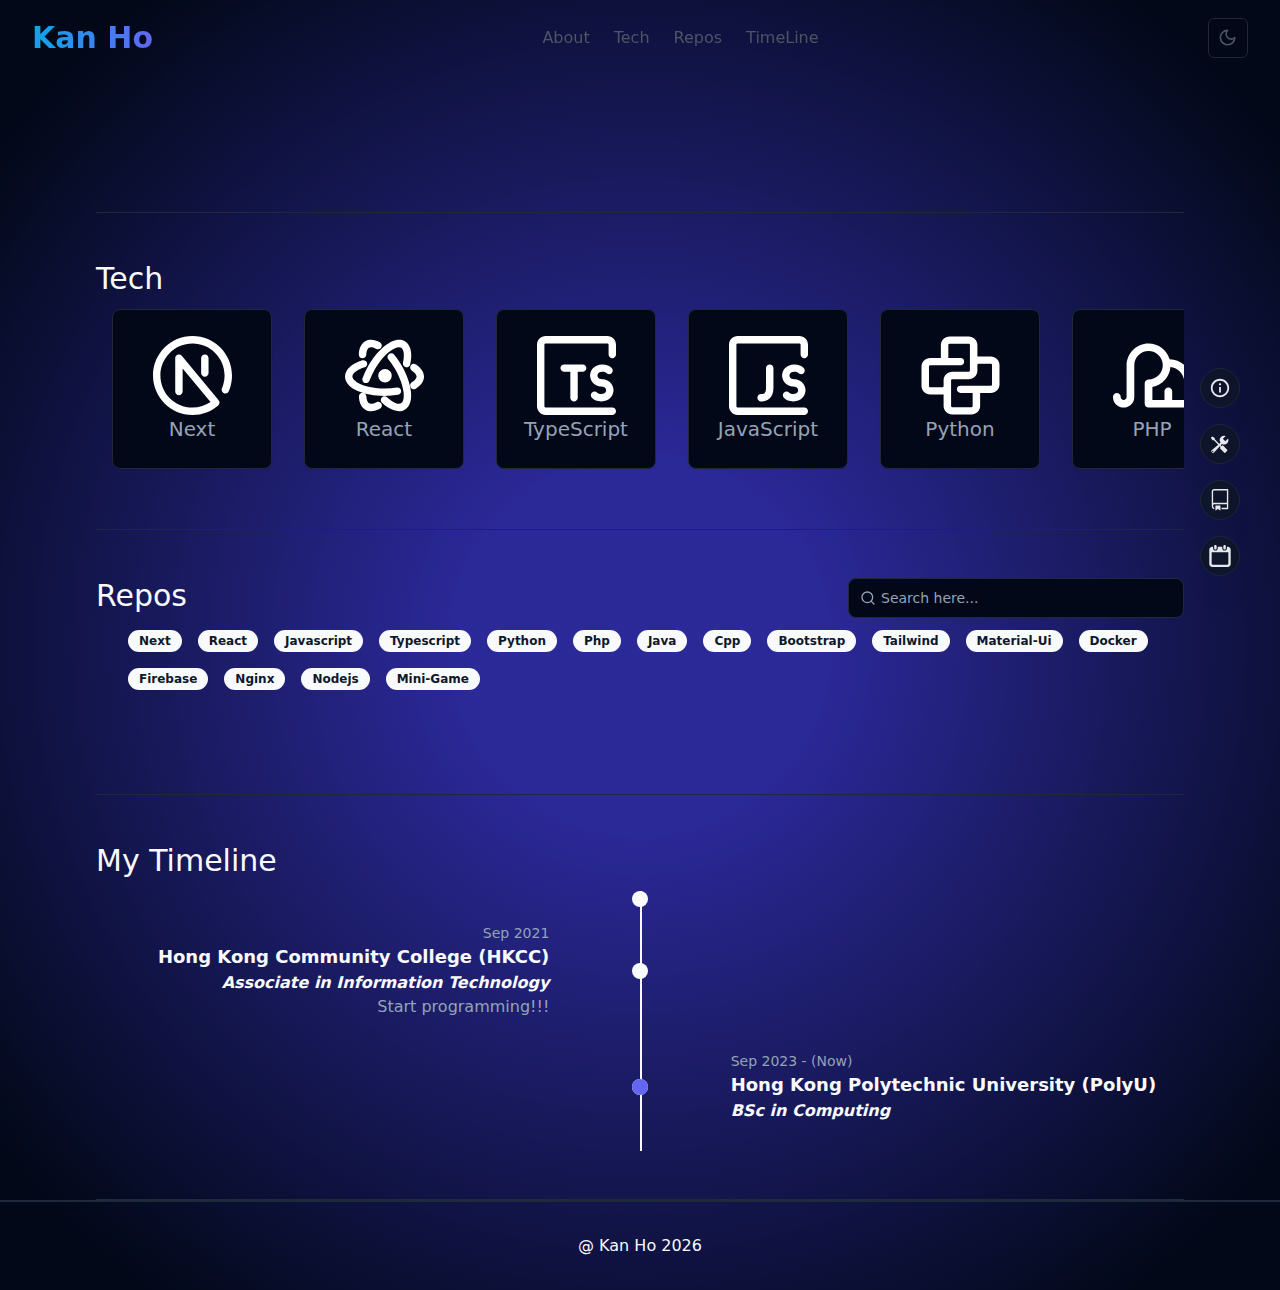
==== commit 57788f61: "Deploy to GitHub Pages" ====
--- a/index.html
+++ b/index.html
@@ -1,12 +1,12 @@
 <!doctype html>
-<html lang="en" style="scroll-behavior: smooth;">
+<html lang="en" style="scroll-behavior: smooth; scroll-padding-top: 100px;">
   <head>
     <meta charset="UTF-8" />
     <link rel="icon" type="image/svg+xml" />
     <meta name="viewport" content="width=device-width, initial-scale=1.0" />
     <title>Kan Ho</title>
-    <script type="module" crossorigin src="/assets/index-DFEtqQR-.js"></script>
-    <link rel="stylesheet" crossorigin href="/assets/index-CgMpieo-.css">
+    <script type="module" crossorigin src="/assets/index-CCCUPdZT.js"></script>
+    <link rel="stylesheet" crossorigin href="/assets/index-DPmCVdPz.css">
   </head>
   <body>
     <div id="root"></div>
--- a/assets/index-DPmCVdPz.css
+++ b/assets/index-DPmCVdPz.css
@@ -0,0 +1 @@
+*,:before,:after{box-sizing:border-box;border-width:0;border-style:solid;border-color:#e5e7eb}:before,:after{--tw-content: ""}html,:host{line-height:1.5;-webkit-text-size-adjust:100%;-moz-tab-size:4;-o-tab-size:4;tab-size:4;font-family:ui-sans-serif,system-ui,sans-serif,"Apple Color Emoji","Segoe UI Emoji",Segoe UI Symbol,"Noto Color Emoji";font-feature-settings:normal;font-variation-settings:normal;-webkit-tap-highlight-color:transparent}body{margin:0;line-height:inherit}hr{height:0;color:inherit;border-top-width:1px}abbr:where([title]){-webkit-text-decoration:underline dotted;text-decoration:underline dotted}h1,h2,h3,h4,h5,h6{font-size:inherit;font-weight:inherit}a{color:inherit;text-decoration:inherit}b,strong{font-weight:bolder}code,kbd,samp,pre{font-family:ui-monospace,SFMono-Regular,Menlo,Monaco,Consolas,Liberation Mono,Courier New,monospace;font-feature-settings:normal;font-variation-settings:normal;font-size:1em}small{font-size:80%}sub,sup{font-size:75%;line-height:0;position:relative;vertical-align:baseline}sub{bottom:-.25em}sup{top:-.5em}table{text-indent:0;border-color:inherit;border-collapse:collapse}button,input,optgroup,select,textarea{font-family:inherit;font-feature-settings:inherit;font-variation-settings:inherit;font-size:100%;font-weight:inherit;line-height:inherit;letter-spacing:inherit;color:inherit;margin:0;padding:0}button,select{text-transform:none}button,input:where([type=button]),input:where([type=reset]),input:where([type=submit]){-webkit-appearance:button;background-color:transparent;background-image:none}:-moz-focusring{outline:auto}:-moz-ui-invalid{box-shadow:none}progress{vertical-align:baseline}::-webkit-inner-spin-button,::-webkit-outer-spin-button{height:auto}[type=search]{-webkit-appearance:textfield;outline-offset:-2px}::-webkit-search-decoration{-webkit-appearance:none}::-webkit-file-upload-button{-webkit-appearance:button;font:inherit}summary{display:list-item}blockquote,dl,dd,h1,h2,h3,h4,h5,h6,hr,figure,p,pre{margin:0}fieldset{margin:0;padding:0}legend{padding:0}ol,ul,menu{list-style:none;margin:0;padding:0}dialog{padding:0}textarea{resize:vertical}input::-moz-placeholder,textarea::-moz-placeholder{opacity:1;color:#9ca3af}input::placeholder,textarea::placeholder{opacity:1;color:#9ca3af}button,[role=button]{cursor:pointer}:disabled{cursor:default}img,svg,video,canvas,audio,iframe,embed,object{display:block;vertical-align:middle}img,video{max-width:100%;height:auto}[hidden]{display:none}:root{--background: 0 0% 100%;--foreground: 222.2 84% 4.9%;--card: 0 0% 100%;--card-foreground: 222.2 84% 4.9%;--popover: 0 0% 100%;--popover-foreground: 222.2 84% 4.9%;--primary: 222.2 47.4% 11.2%;--primary-foreground: 210 40% 98%;--secondary: 210 40% 96.1%;--secondary-foreground: 222.2 47.4% 11.2%;--muted: 210 40% 96.1%;--muted-foreground: 215.4 16.3% 46.9%;--accent: 210 40% 96.1%;--accent-foreground: 222.2 47.4% 11.2%;--destructive: 0 84.2% 60.2%;--destructive-foreground: 210 40% 98%;--border: 214.3 31.8% 91.4%;--input: 214.3 31.8% 91.4%;--ring: 222.2 84% 4.9%;--radius: .5rem;--chart-javascript: 53, 84%, 65%;--chart-typescript: 211, 60%, 48%;--chart-php: 228, 31%, 45%;--chart-html: 12, 77%, 52%;--chart-css: 264, 34%, 36%;--chart-java: 35, 75%, 39%;--chart-other: 240 2% 26%}.dark{--background: 222.2 84% 4.9%;--foreground: 210 40% 98%;--card: 222.2 84% 4.9%;--card-foreground: 210 40% 98%;--popover: 222.2 84% 4.9%;--popover-foreground: 210 40% 98%;--primary: 210 40% 98%;--primary-foreground: 222.2 47.4% 11.2%;--secondary: 217.2 32.6% 17.5%;--secondary-foreground: 210 40% 98%;--muted: 217.2 32.6% 17.5%;--muted-foreground: 215 20.2% 65.1%;--accent: 217.2 32.6% 17.5%;--accent-foreground: 210 40% 98%;--destructive: 0 62.8% 30.6%;--destructive-foreground: 210 40% 98%;--border: 217.2 32.6% 17.5%;--input: 217.2 32.6% 17.5%;--ring: 212.7 26.8% 83.9%}*{border-color:hsl(var(--border))}body{background-color:hsl(var(--background));color:hsl(var(--foreground))}.themeGradientBg{background-image:linear-gradient(to right,var(--tw-gradient-stops));--tw-gradient-from: #0ea5e9 var(--tw-gradient-from-position);--tw-gradient-to: rgb(14 165 233 / 0) var(--tw-gradient-to-position);--tw-gradient-stops: var(--tw-gradient-from), var(--tw-gradient-to);--tw-gradient-to: #6366f1 var(--tw-gradient-to-position)}.themeGradientText{background-image:linear-gradient(to right,var(--tw-gradient-stops));--tw-gradient-from: #0ea5e9 var(--tw-gradient-from-position);--tw-gradient-to: rgb(14 165 233 / 0) var(--tw-gradient-to-position);--tw-gradient-stops: var(--tw-gradient-from), var(--tw-gradient-to);--tw-gradient-to: #6366f1 var(--tw-gradient-to-position);-webkit-background-clip:text;background-clip:text;color:transparent}*,:before,:after{--tw-border-spacing-x: 0;--tw-border-spacing-y: 0;--tw-translate-x: 0;--tw-translate-y: 0;--tw-rotate: 0;--tw-skew-x: 0;--tw-skew-y: 0;--tw-scale-x: 1;--tw-scale-y: 1;--tw-pan-x: ;--tw-pan-y: ;--tw-pinch-zoom: ;--tw-scroll-snap-strictness: proximity;--tw-gradient-from-position: ;--tw-gradient-via-position: ;--tw-gradient-to-position: ;--tw-ordinal: ;--tw-slashed-zero: ;--tw-numeric-figure: ;--tw-numeric-spacing: ;--tw-numeric-fraction: ;--tw-ring-inset: ;--tw-ring-offset-width: 0px;--tw-ring-offset-color: #fff;--tw-ring-color: rgb(59 130 246 / .5);--tw-ring-offset-shadow: 0 0 #0000;--tw-ring-shadow: 0 0 #0000;--tw-shadow: 0 0 #0000;--tw-shadow-colored: 0 0 #0000;--tw-blur: ;--tw-brightness: ;--tw-contrast: ;--tw-grayscale: ;--tw-hue-rotate: ;--tw-invert: ;--tw-saturate: ;--tw-sepia: ;--tw-drop-shadow: ;--tw-backdrop-blur: ;--tw-backdrop-brightness: ;--tw-backdrop-contrast: ;--tw-backdrop-grayscale: ;--tw-backdrop-hue-rotate: ;--tw-backdrop-invert: ;--tw-backdrop-opacity: ;--tw-backdrop-saturate: ;--tw-backdrop-sepia: ;--tw-contain-size: ;--tw-contain-layout: ;--tw-contain-paint: ;--tw-contain-style: }::backdrop{--tw-border-spacing-x: 0;--tw-border-spacing-y: 0;--tw-translate-x: 0;--tw-translate-y: 0;--tw-rotate: 0;--tw-skew-x: 0;--tw-skew-y: 0;--tw-scale-x: 1;--tw-scale-y: 1;--tw-pan-x: ;--tw-pan-y: ;--tw-pinch-zoom: ;--tw-scroll-snap-strictness: proximity;--tw-gradient-from-position: ;--tw-gradient-via-position: ;--tw-gradient-to-position: ;--tw-ordinal: ;--tw-slashed-zero: ;--tw-numeric-figure: ;--tw-numeric-spacing: ;--tw-numeric-fraction: ;--tw-ring-inset: ;--tw-ring-offset-width: 0px;--tw-ring-offset-color: #fff;--tw-ring-color: rgb(59 130 246 / .5);--tw-ring-offset-shadow: 0 0 #0000;--tw-ring-shadow: 0 0 #0000;--tw-shadow: 0 0 #0000;--tw-shadow-colored: 0 0 #0000;--tw-blur: ;--tw-brightness: ;--tw-contrast: ;--tw-grayscale: ;--tw-hue-rotate: ;--tw-invert: ;--tw-saturate: ;--tw-sepia: ;--tw-drop-shadow: ;--tw-backdrop-blur: ;--tw-backdrop-brightness: ;--tw-backdrop-contrast: ;--tw-backdrop-grayscale: ;--tw-backdrop-hue-rotate: ;--tw-backdrop-invert: ;--tw-backdrop-opacity: ;--tw-backdrop-saturate: ;--tw-backdrop-sepia: ;--tw-contain-size: ;--tw-contain-layout: ;--tw-contain-paint: ;--tw-contain-style: }.container{width:100%;margin-right:auto;margin-left:auto;padding-right:2rem;padding-left:2rem}@media (min-width: 1400px){.container{max-width:1400px}}.sr-only{position:absolute;width:1px;height:1px;padding:0;margin:-1px;overflow:hidden;clip:rect(0,0,0,0);white-space:nowrap;border-width:0}.visible{visibility:visible}.fixed{position:fixed}.absolute{position:absolute}.relative{position:relative}.sticky{position:sticky}.left-0{left:0}.left-2{left:.5rem}.left-3{left:.75rem}.top-0{top:0}.top-3{top:.75rem}.top-\[1px\]{top:1px}.top-\[40\%\]{top:40%}.top-\[60\%\]{top:60%}.top-full{top:100%}.z-10{z-index:10}.z-50{z-index:50}.z-\[1\]{z-index:1}.z-\[9999\]{z-index:9999}.order-1{order:1}.col-start-1{grid-column-start:1}.row-start-1{grid-row-start:1}.m-4{margin:1rem}.m-auto{margin:auto}.-mx-1{margin-left:-.25rem;margin-right:-.25rem}.mx-4{margin-left:1rem;margin-right:1rem}.mx-auto{margin-left:auto;margin-right:auto}.my-0{margin-top:0;margin-bottom:0}.my-0\.5{margin-top:.125rem;margin-bottom:.125rem}.my-1{margin-top:.25rem;margin-bottom:.25rem}.mb-4{margin-bottom:1rem}.mb-5{margin-bottom:1.25rem}.ml-1{margin-left:.25rem}.ml-auto{margin-left:auto}.mr-4{margin-right:1rem}.mt-1{margin-top:.25rem}.mt-1\.5{margin-top:.375rem}.mt-8{margin-top:2rem}.line-clamp-3{overflow:hidden;display:-webkit-box;-webkit-box-orient:vertical;-webkit-line-clamp:3}.block{display:block}.inline-block{display:inline-block}.flex{display:flex}.inline-flex{display:inline-flex}.grid{display:grid}.hidden{display:none}.aspect-square{aspect-ratio:1 / 1}.aspect-video{aspect-ratio:16 / 9}.h-1{height:.25rem}.h-1\.5{height:.375rem}.h-1\/2{height:50%}.h-10{height:2.5rem}.h-11{height:2.75rem}.h-2{height:.5rem}.h-2\.5{height:.625rem}.h-3{height:.75rem}.h-3\.5{height:.875rem}.h-4{height:1rem}.h-40{height:10rem}.h-60{height:15rem}.h-80{height:20rem}.h-9{height:2.25rem}.h-\[1\.2rem\]{height:1.2rem}.h-\[1px\]{height:1px}.h-\[20px\]{height:20px}.h-\[var\(--radix-navigation-menu-viewport-height\)\]{height:var(--radix-navigation-menu-viewport-height)}.h-full{height:100%}.h-px{height:1px}.max-h-\[250px\]{max-height:250px}.min-h-min{min-height:-moz-min-content;min-height:min-content}.w-0{width:0px}.w-1{width:.25rem}.w-1\/2{width:50%}.w-10{width:2.5rem}.w-2{width:.5rem}.w-2\.5{width:.625rem}.w-3{width:.75rem}.w-3\.5{width:.875rem}.w-4{width:1rem}.w-40{width:10rem}.w-\[1\.2rem\]{width:1.2rem}.w-\[120px\]{width:120px}.w-\[140px\]{width:140px}.w-\[150px\]{width:150px}.w-\[180px\]{width:180px}.w-\[1px\]{width:1px}.w-\[250px\]{width:250px}.w-\[45px\]{width:45px}.w-\[60px\]{width:60px}.w-\[90px\]{width:90px}.w-full{width:100%}.w-max{width:-moz-max-content;width:max-content}.min-w-\[8rem\]{min-width:8rem}.min-w-fit{min-width:-moz-fit-content;min-width:fit-content}.max-w-max{max-width:-moz-max-content;max-width:max-content}.max-w-screen-xl{max-width:1280px}.flex-1{flex:1 1 0%}.flex-auto{flex:1 1 auto}.shrink-0{flex-shrink:0}.flex-grow{flex-grow:1}.-translate-y-0{--tw-translate-y: -0px;transform:translate(var(--tw-translate-x),var(--tw-translate-y)) rotate(var(--tw-rotate)) skew(var(--tw-skew-x)) skewY(var(--tw-skew-y)) scaleX(var(--tw-scale-x)) scaleY(var(--tw-scale-y))}.-translate-y-0\.5{--tw-translate-y: -.125rem;transform:translate(var(--tw-translate-x),var(--tw-translate-y)) rotate(var(--tw-rotate)) skew(var(--tw-skew-x)) skewY(var(--tw-skew-y)) scaleX(var(--tw-scale-x)) scaleY(var(--tw-scale-y))}.translate-y-1{--tw-translate-y: .25rem;transform:translate(var(--tw-translate-x),var(--tw-translate-y)) rotate(var(--tw-rotate)) skew(var(--tw-skew-x)) skewY(var(--tw-skew-y)) scaleX(var(--tw-scale-x)) scaleY(var(--tw-scale-y))}.rotate-0{--tw-rotate: 0deg;transform:translate(var(--tw-translate-x),var(--tw-translate-y)) rotate(var(--tw-rotate)) skew(var(--tw-skew-x)) skewY(var(--tw-skew-y)) scaleX(var(--tw-scale-x)) scaleY(var(--tw-scale-y))}.rotate-45{--tw-rotate: 45deg;transform:translate(var(--tw-translate-x),var(--tw-translate-y)) rotate(var(--tw-rotate)) skew(var(--tw-skew-x)) skewY(var(--tw-skew-y)) scaleX(var(--tw-scale-x)) scaleY(var(--tw-scale-y))}.rotate-90{--tw-rotate: 90deg;transform:translate(var(--tw-translate-x),var(--tw-translate-y)) rotate(var(--tw-rotate)) skew(var(--tw-skew-x)) skewY(var(--tw-skew-y)) scaleX(var(--tw-scale-x)) scaleY(var(--tw-scale-y))}.scale-0{--tw-scale-x: 0;--tw-scale-y: 0;transform:translate(var(--tw-translate-x),var(--tw-translate-y)) rotate(var(--tw-rotate)) skew(var(--tw-skew-x)) skewY(var(--tw-skew-y)) scaleX(var(--tw-scale-x)) scaleY(var(--tw-scale-y))}.scale-100{--tw-scale-x: 1;--tw-scale-y: 1;transform:translate(var(--tw-translate-x),var(--tw-translate-y)) rotate(var(--tw-rotate)) skew(var(--tw-skew-x)) skewY(var(--tw-skew-y)) scaleX(var(--tw-scale-x)) scaleY(var(--tw-scale-y))}.transform{transform:translate(var(--tw-translate-x),var(--tw-translate-y)) rotate(var(--tw-rotate)) skew(var(--tw-skew-x)) skewY(var(--tw-skew-y)) scaleX(var(--tw-scale-x)) scaleY(var(--tw-scale-y))}@keyframes fade-in-down{0%{opacity:0;transform:translate3d(0,-100%,0)}to{opacity:1;transform:translateZ(0)}}.animate-fadeindown{animation:fade-in-down 1s ease-in .25s 1}@keyframes fade-in-left{0%{opacity:0;transform:translate3d(-100%,0,0)}to{opacity:1;transform:translateZ(0)}}.animate-fadeinleft{animation:fade-in-left 1s ease-in-out .25s 1}@keyframes fade-in-right{0%{opacity:0;transform:translate3d(100%,0,0)}to{opacity:1;transform:translateZ(0)}}.animate-fadeinright{animation:fade-in-right 1s ease-in-out .25s 1}@keyframes fade-in-up{0%{opacity:0;transform:translate3d(0,100%,0)}to{opacity:1;transform:translateZ(0)}}.animate-fadeinup{animation:fade-in-up 1s ease-in-out .25s 1}@keyframes ping{75%,to{transform:scale(2);opacity:0}}.animate-ping{animation:ping 1s cubic-bezier(0,0,.2,1) infinite}@keyframes pulse{50%{opacity:.5}}.animate-pulse{animation:pulse 2s cubic-bezier(.4,0,.6,1) infinite}.cursor-default{cursor:default}.select-none{-webkit-user-select:none;-moz-user-select:none;user-select:none}.list-none{list-style-type:none}.grid-cols-1{grid-template-columns:repeat(1,minmax(0,1fr))}.flex-col{flex-direction:column}.flex-wrap{flex-wrap:wrap}.items-start{align-items:flex-start}.items-end{align-items:flex-end}.items-center{align-items:center}.items-stretch{align-items:stretch}.justify-end{justify-content:flex-end}.justify-center{justify-content:center}.justify-between{justify-content:space-between}.justify-items-center{justify-items:center}.gap-0{gap:0px}.gap-0\.5{gap:.125rem}.gap-1{gap:.25rem}.gap-1\.5{gap:.375rem}.gap-12{gap:3rem}.gap-2{gap:.5rem}.gap-3{gap:.75rem}.gap-4{gap:1rem}.gap-x-3{-moz-column-gap:.75rem;column-gap:.75rem}.space-x-1>:not([hidden])~:not([hidden]){--tw-space-x-reverse: 0;margin-right:calc(.25rem * var(--tw-space-x-reverse));margin-left:calc(.25rem * calc(1 - var(--tw-space-x-reverse)))}.space-y-1>:not([hidden])~:not([hidden]){--tw-space-y-reverse: 0;margin-top:calc(.25rem * calc(1 - var(--tw-space-y-reverse)));margin-bottom:calc(.25rem * var(--tw-space-y-reverse))}.space-y-1\.5>:not([hidden])~:not([hidden]){--tw-space-y-reverse: 0;margin-top:calc(.375rem * calc(1 - var(--tw-space-y-reverse)));margin-bottom:calc(.375rem * var(--tw-space-y-reverse))}.space-y-4>:not([hidden])~:not([hidden]){--tw-space-y-reverse: 0;margin-top:calc(1rem * calc(1 - var(--tw-space-y-reverse)));margin-bottom:calc(1rem * var(--tw-space-y-reverse))}.space-y-8>:not([hidden])~:not([hidden]){--tw-space-y-reverse: 0;margin-top:calc(2rem * calc(1 - var(--tw-space-y-reverse)));margin-bottom:calc(2rem * var(--tw-space-y-reverse))}.self-center{align-self:center}.justify-self-center{justify-self:center}.overflow-hidden{overflow:hidden}.whitespace-nowrap{white-space:nowrap}.text-wrap{text-wrap:wrap}.text-nowrap{text-wrap:nowrap}.rounded{border-radius:.25rem}.rounded-\[2px\]{border-radius:2px}.rounded-full{border-radius:9999px}.rounded-lg{border-radius:var(--radius)}.rounded-md{border-radius:calc(var(--radius) - 2px)}.rounded-sm{border-radius:calc(var(--radius) - 4px)}.rounded-xl{border-radius:.75rem}.rounded-tl-sm{border-top-left-radius:calc(var(--radius) - 4px)}.border{border-width:1px}.border-2{border-width:2px}.border-4{border-width:4px}.border-\[1\.5px\]{border-width:1.5px}.border-b-2{border-bottom-width:2px}.border-t-2{border-top-width:2px}.border-dashed{border-style:dashed}.border-\[--color-border\]{border-color:var(--color-border)}.border-border\/50{border-color:hsl(var(--border) / .5)}.border-indigo-600{--tw-border-opacity: 1;border-color:rgb(79 70 229 / var(--tw-border-opacity))}.border-input{border-color:hsl(var(--input))}.border-primary{border-color:hsl(var(--primary))}.border-sky-500{--tw-border-opacity: 1;border-color:rgb(14 165 233 / var(--tw-border-opacity))}.border-transparent{border-color:transparent}.border-opacity-20{--tw-border-opacity: .2}.bg-\[--color-bg\]{background-color:var(--color-bg)}.bg-background{background-color:hsl(var(--background))}.bg-border{background-color:hsl(var(--border))}.bg-card{background-color:hsl(var(--card))}.bg-destructive{background-color:hsl(var(--destructive))}.bg-indigo-500{--tw-bg-opacity: 1;background-color:rgb(99 102 241 / var(--tw-bg-opacity))}.bg-inherit{background-color:inherit}.bg-muted{background-color:hsl(var(--muted))}.bg-popover{background-color:hsl(var(--popover))}.bg-primary{background-color:hsl(var(--primary))}.bg-primary-foreground{background-color:hsl(var(--primary-foreground))}.bg-secondary{background-color:hsl(var(--secondary))}.bg-transparent{background-color:transparent}.bg-opacity-0{--tw-bg-opacity: 0}.bg-none{background-image:none}.bg-clip-padding{background-clip:padding-box}.fill-black{fill:#000}.fill-current{fill:currentColor}.fill-foreground{fill:hsl(var(--foreground))}.fill-muted-foreground{fill:hsl(var(--muted-foreground))}.p-0{padding:0}.p-1{padding:.25rem}.p-2{padding:.5rem}.p-6{padding:1.5rem}.px-0{padding-left:0;padding-right:0}.px-2{padding-left:.5rem;padding-right:.5rem}.px-2\.5{padding-left:.625rem;padding-right:.625rem}.px-3{padding-left:.75rem;padding-right:.75rem}.px-4{padding-left:1rem;padding-right:1rem}.px-8{padding-left:2rem;padding-right:2rem}.py-0{padding-top:0;padding-bottom:0}.py-0\.5{padding-top:.125rem;padding-bottom:.125rem}.py-1{padding-top:.25rem;padding-bottom:.25rem}.py-1\.5{padding-top:.375rem;padding-bottom:.375rem}.py-2{padding-top:.5rem;padding-bottom:.5rem}.py-3{padding-top:.75rem;padding-bottom:.75rem}.py-4{padding-top:1rem;padding-bottom:1rem}.py-8{padding-top:2rem;padding-bottom:2rem}.pb-0{padding-bottom:0}.pb-3{padding-bottom:.75rem}.pb-4{padding-bottom:1rem}.pl-8{padding-left:2rem}.pr-2{padding-right:.5rem}.pt-0{padding-top:0}.pt-2{padding-top:.5rem}.pt-3{padding-top:.75rem}.pt-4{padding-top:1rem}.pt-6{padding-top:1.5rem}.text-center{text-align:center}.text-justify{text-align:justify}.align-middle{vertical-align:middle}.font-mono{font-family:ui-monospace,SFMono-Regular,Menlo,Monaco,Consolas,Liberation Mono,Courier New,monospace}.text-2xl{font-size:1.5rem;line-height:2rem}.text-3xl{font-size:1.875rem;line-height:2.25rem}.text-5xl{font-size:3rem;line-height:1}.text-9xl{font-size:8rem;line-height:1}.text-base{font-size:1rem;line-height:1.5rem}.text-lg{font-size:1.125rem;line-height:1.75rem}.text-sm{font-size:.875rem;line-height:1.25rem}.text-xl{font-size:1.25rem;line-height:1.75rem}.text-xs{font-size:.75rem;line-height:1rem}.font-black{font-weight:900}.font-bold{font-weight:700}.font-extrabold{font-weight:800}.font-medium{font-weight:500}.font-semibold{font-weight:600}.capitalize{text-transform:capitalize}.italic{font-style:italic}.tabular-nums{--tw-numeric-spacing: tabular-nums;font-variant-numeric:var(--tw-ordinal) var(--tw-slashed-zero) var(--tw-numeric-figure) var(--tw-numeric-spacing) var(--tw-numeric-fraction)}.leading-none{line-height:1}.tracking-tight{letter-spacing:-.025em}.tracking-widest{letter-spacing:.1em}.text-accent{color:hsl(var(--accent))}.text-card-foreground{color:hsl(var(--card-foreground))}.text-destructive-foreground{color:hsl(var(--destructive-foreground))}.text-foreground{color:hsl(var(--foreground))}.text-gray-600{--tw-text-opacity: 1;color:rgb(75 85 99 / var(--tw-text-opacity))}.text-gray-700{--tw-text-opacity: 1;color:rgb(55 65 81 / var(--tw-text-opacity))}.text-muted-foreground{color:hsl(var(--muted-foreground))}.text-popover-foreground{color:hsl(var(--popover-foreground))}.text-primary{color:hsl(var(--primary))}.text-primary-foreground{color:hsl(var(--primary-foreground))}.text-secondary-foreground{color:hsl(var(--secondary-foreground))}.text-slate-900{--tw-text-opacity: 1;color:rgb(15 23 42 / var(--tw-text-opacity))}.text-transparent{color:transparent}.underline{text-decoration-line:underline}.underline-offset-4{text-underline-offset:4px}.opacity-100{opacity:1}.opacity-60{opacity:.6}.opacity-65{opacity:.65}.opacity-90{opacity:.9}.shadow-2xl{--tw-shadow: 0 25px 50px -12px rgb(0 0 0 / .25);--tw-shadow-colored: 0 25px 50px -12px var(--tw-shadow-color);box-shadow:var(--tw-ring-offset-shadow, 0 0 #0000),var(--tw-ring-shadow, 0 0 #0000),var(--tw-shadow)}.shadow-lg{--tw-shadow: 0 10px 15px -3px rgb(0 0 0 / .1), 0 4px 6px -4px rgb(0 0 0 / .1);--tw-shadow-colored: 0 10px 15px -3px var(--tw-shadow-color), 0 4px 6px -4px var(--tw-shadow-color);box-shadow:var(--tw-ring-offset-shadow, 0 0 #0000),var(--tw-ring-shadow, 0 0 #0000),var(--tw-shadow)}.shadow-md{--tw-shadow: 0 4px 6px -1px rgb(0 0 0 / .1), 0 2px 4px -2px rgb(0 0 0 / .1);--tw-shadow-colored: 0 4px 6px -1px var(--tw-shadow-color), 0 2px 4px -2px var(--tw-shadow-color);box-shadow:var(--tw-ring-offset-shadow, 0 0 #0000),var(--tw-ring-shadow, 0 0 #0000),var(--tw-shadow)}.shadow-sm{--tw-shadow: 0 1px 2px 0 rgb(0 0 0 / .05);--tw-shadow-colored: 0 1px 2px 0 var(--tw-shadow-color);box-shadow:var(--tw-ring-offset-shadow, 0 0 #0000),var(--tw-ring-shadow, 0 0 #0000),var(--tw-shadow)}.shadow-xl{--tw-shadow: 0 20px 25px -5px rgb(0 0 0 / .1), 0 8px 10px -6px rgb(0 0 0 / .1);--tw-shadow-colored: 0 20px 25px -5px var(--tw-shadow-color), 0 8px 10px -6px var(--tw-shadow-color);box-shadow:var(--tw-ring-offset-shadow, 0 0 #0000),var(--tw-ring-shadow, 0 0 #0000),var(--tw-shadow)}.outline-none{outline:2px solid transparent;outline-offset:2px}.outline{outline-style:solid}.ring-offset-background{--tw-ring-offset-color: hsl(var(--background))}.drop-shadow-lg{--tw-drop-shadow: drop-shadow(0 10px 8px rgb(0 0 0 / .04)) drop-shadow(0 4px 3px rgb(0 0 0 / .1));filter:var(--tw-blur) var(--tw-brightness) var(--tw-contrast) var(--tw-grayscale) var(--tw-hue-rotate) var(--tw-invert) var(--tw-saturate) var(--tw-sepia) var(--tw-drop-shadow)}.filter{filter:var(--tw-blur) var(--tw-brightness) var(--tw-contrast) var(--tw-grayscale) var(--tw-hue-rotate) var(--tw-invert) var(--tw-saturate) var(--tw-sepia) var(--tw-drop-shadow)}.backdrop-blur-3xl{--tw-backdrop-blur: blur(64px);-webkit-backdrop-filter:var(--tw-backdrop-blur) var(--tw-backdrop-brightness) var(--tw-backdrop-contrast) var(--tw-backdrop-grayscale) var(--tw-backdrop-hue-rotate) var(--tw-backdrop-invert) var(--tw-backdrop-opacity) var(--tw-backdrop-saturate) var(--tw-backdrop-sepia);backdrop-filter:var(--tw-backdrop-blur) var(--tw-backdrop-brightness) var(--tw-backdrop-contrast) var(--tw-backdrop-grayscale) var(--tw-backdrop-hue-rotate) var(--tw-backdrop-invert) var(--tw-backdrop-opacity) var(--tw-backdrop-saturate) var(--tw-backdrop-sepia)}.backdrop-filter{-webkit-backdrop-filter:var(--tw-backdrop-blur) var(--tw-backdrop-brightness) var(--tw-backdrop-contrast) var(--tw-backdrop-grayscale) var(--tw-backdrop-hue-rotate) var(--tw-backdrop-invert) var(--tw-backdrop-opacity) var(--tw-backdrop-saturate) var(--tw-backdrop-sepia);backdrop-filter:var(--tw-backdrop-blur) var(--tw-backdrop-brightness) var(--tw-backdrop-contrast) var(--tw-backdrop-grayscale) var(--tw-backdrop-hue-rotate) var(--tw-backdrop-invert) var(--tw-backdrop-opacity) var(--tw-backdrop-saturate) var(--tw-backdrop-sepia)}.transition{transition-property:color,background-color,border-color,text-decoration-color,fill,stroke,opacity,box-shadow,transform,filter,-webkit-backdrop-filter;transition-property:color,background-color,border-color,text-decoration-color,fill,stroke,opacity,box-shadow,transform,filter,backdrop-filter;transition-property:color,background-color,border-color,text-decoration-color,fill,stroke,opacity,box-shadow,transform,filter,backdrop-filter,-webkit-backdrop-filter;transition-timing-function:cubic-bezier(.4,0,.2,1);transition-duration:.15s}.transition-all{transition-property:all;transition-timing-function:cubic-bezier(.4,0,.2,1);transition-duration:.15s}.transition-colors{transition-property:color,background-color,border-color,text-decoration-color,fill,stroke;transition-timing-function:cubic-bezier(.4,0,.2,1);transition-duration:.15s}.delay-200{transition-delay:.2s}.duration-1000{transition-duration:1s}.duration-200{transition-duration:.2s}.duration-300{transition-duration:.3s}.ease-in{transition-timing-function:cubic-bezier(.4,0,1,1)}@keyframes enter{0%{opacity:var(--tw-enter-opacity, 1);transform:translate3d(var(--tw-enter-translate-x, 0),var(--tw-enter-translate-y, 0),0) scale3d(var(--tw-enter-scale, 1),var(--tw-enter-scale, 1),var(--tw-enter-scale, 1)) rotate(var(--tw-enter-rotate, 0))}}@keyframes exit{to{opacity:var(--tw-exit-opacity, 1);transform:translate3d(var(--tw-exit-translate-x, 0),var(--tw-exit-translate-y, 0),0) scale3d(var(--tw-exit-scale, 1),var(--tw-exit-scale, 1),var(--tw-exit-scale, 1)) rotate(var(--tw-exit-rotate, 0))}}.animate-in{animation-name:enter;animation-duration:.15s;--tw-enter-opacity: initial;--tw-enter-scale: initial;--tw-enter-rotate: initial;--tw-enter-translate-x: initial;--tw-enter-translate-y: initial}.fade-in-0{--tw-enter-opacity: 0}.fade-in-5{--tw-enter-opacity: .05}.zoom-in-95{--tw-enter-scale: .95}.duration-1000{animation-duration:1s}.duration-200{animation-duration:.2s}.duration-300{animation-duration:.3s}.delay-200{animation-delay:.2s}.ease-in{animation-timing-function:cubic-bezier(.4,0,1,1)}::-webkit-scrollbar{width:8px}::-webkit-scrollbar-track{background:none}::-webkit-scrollbar-thumb{background:#5048e5}::-webkit-scrollbar-thumb:hover{--tw-bg-opacity: 1;background:#463eef}.spotlight{position:absolute;background:radial-gradient(circle at 50% 50%,#473eef99 20%,#473eef00 90%);z-index:-1}.hover\:themeGradientText:hover{background-image:linear-gradient(to right,var(--tw-gradient-stops));--tw-gradient-from: #0ea5e9 var(--tw-gradient-from-position);--tw-gradient-to: rgb(14 165 233 / 0) var(--tw-gradient-to-position);--tw-gradient-stops: var(--tw-gradient-from), var(--tw-gradient-to);--tw-gradient-to: #6366f1 var(--tw-gradient-to-position);-webkit-background-clip:text;background-clip:text;color:transparent}.file\:border-0::file-selector-button{border-width:0px}.file\:bg-transparent::file-selector-button{background-color:transparent}.file\:text-sm::file-selector-button{font-size:.875rem;line-height:1.25rem}.file\:font-medium::file-selector-button{font-weight:500}.placeholder\:text-muted-foreground::-moz-placeholder{color:hsl(var(--muted-foreground))}.placeholder\:text-muted-foreground::placeholder{color:hsl(var(--muted-foreground))}.hover\:rotate-1:hover{--tw-rotate: 1deg;transform:translate(var(--tw-translate-x),var(--tw-translate-y)) rotate(var(--tw-rotate)) skew(var(--tw-skew-x)) skewY(var(--tw-skew-y)) scaleX(var(--tw-scale-x)) scaleY(var(--tw-scale-y))}.hover\:scale-105:hover{--tw-scale-x: 1.05;--tw-scale-y: 1.05;transform:translate(var(--tw-translate-x),var(--tw-translate-y)) rotate(var(--tw-rotate)) skew(var(--tw-skew-x)) skewY(var(--tw-skew-y)) scaleX(var(--tw-scale-x)) scaleY(var(--tw-scale-y))}.hover\:scale-110:hover{--tw-scale-x: 1.1;--tw-scale-y: 1.1;transform:translate(var(--tw-translate-x),var(--tw-translate-y)) rotate(var(--tw-rotate)) skew(var(--tw-skew-x)) skewY(var(--tw-skew-y)) scaleX(var(--tw-scale-x)) scaleY(var(--tw-scale-y))}.hover\:border-indigo-600:hover{--tw-border-opacity: 1;border-color:rgb(79 70 229 / var(--tw-border-opacity))}.hover\:bg-accent:hover{background-color:hsl(var(--accent))}.hover\:bg-destructive\/80:hover{background-color:hsl(var(--destructive) / .8)}.hover\:bg-destructive\/90:hover{background-color:hsl(var(--destructive) / .9)}.hover\:bg-primary\/80:hover{background-color:hsl(var(--primary) / .8)}.hover\:bg-primary\/90:hover{background-color:hsl(var(--primary) / .9)}.hover\:bg-secondary\/80:hover{background-color:hsl(var(--secondary) / .8)}.hover\:text-accent-foreground:hover{color:hsl(var(--accent-foreground))}.hover\:text-indigo-600:hover{--tw-text-opacity: 1;color:rgb(79 70 229 / var(--tw-text-opacity))}.hover\:underline:hover{text-decoration-line:underline}.hover\:opacity-80:hover{opacity:.8}.hover\:shadow-inner:hover{--tw-shadow: inset 0 2px 4px 0 rgb(0 0 0 / .05);--tw-shadow-colored: inset 0 2px 4px 0 var(--tw-shadow-color);box-shadow:var(--tw-ring-offset-shadow, 0 0 #0000),var(--tw-ring-shadow, 0 0 #0000),var(--tw-shadow)}.focus\:border:focus{border-width:1px}.focus\:border-none:focus{border-style:none}.focus\:border-gray-400:focus{--tw-border-opacity: 1;border-color:rgb(156 163 175 / var(--tw-border-opacity))}.focus\:bg-accent:focus{background-color:hsl(var(--accent))}.focus\:text-accent-foreground:focus{color:hsl(var(--accent-foreground))}.focus\:outline-none:focus{outline:2px solid transparent;outline-offset:2px}.focus\:ring-2:focus{--tw-ring-offset-shadow: var(--tw-ring-inset) 0 0 0 var(--tw-ring-offset-width) var(--tw-ring-offset-color);--tw-ring-shadow: var(--tw-ring-inset) 0 0 0 calc(2px + var(--tw-ring-offset-width)) var(--tw-ring-color);box-shadow:var(--tw-ring-offset-shadow),var(--tw-ring-shadow),var(--tw-shadow, 0 0 #0000)}.focus\:ring-ring:focus{--tw-ring-color: hsl(var(--ring))}.focus\:ring-offset-2:focus{--tw-ring-offset-width: 2px}.focus-visible\:outline-none:focus-visible{outline:2px solid transparent;outline-offset:2px}.focus-visible\:ring-2:focus-visible{--tw-ring-offset-shadow: var(--tw-ring-inset) 0 0 0 var(--tw-ring-offset-width) var(--tw-ring-offset-color);--tw-ring-shadow: var(--tw-ring-inset) 0 0 0 calc(2px + var(--tw-ring-offset-width)) var(--tw-ring-color);box-shadow:var(--tw-ring-offset-shadow),var(--tw-ring-shadow),var(--tw-shadow, 0 0 #0000)}.focus-visible\:ring-ring:focus-visible{--tw-ring-color: hsl(var(--ring))}.focus-visible\:ring-offset-2:focus-visible{--tw-ring-offset-width: 2px}.disabled\:pointer-events-none:disabled{pointer-events:none}.disabled\:cursor-not-allowed:disabled{cursor:not-allowed}.disabled\:opacity-50:disabled{opacity:.5}.data-\[disabled\]\:pointer-events-none[data-disabled]{pointer-events:none}.data-\[active\]\:bg-accent\/50[data-active]{background-color:hsl(var(--accent) / .5)}.data-\[state\=open\]\:bg-accent[data-state=open]{background-color:hsl(var(--accent))}.data-\[state\=open\]\:bg-accent\/50[data-state=open]{background-color:hsl(var(--accent) / .5)}.data-\[disabled\]\:opacity-50[data-disabled]{opacity:.5}.data-\[motion\^\=from-\]\:animate-in[data-motion^=from-],.data-\[state\=open\]\:animate-in[data-state=open],.data-\[state\=visible\]\:animate-in[data-state=visible]{animation-name:enter;animation-duration:.15s;--tw-enter-opacity: initial;--tw-enter-scale: initial;--tw-enter-rotate: initial;--tw-enter-translate-x: initial;--tw-enter-translate-y: initial}.data-\[motion\^\=to-\]\:animate-out[data-motion^=to-],.data-\[state\=closed\]\:animate-out[data-state=closed],.data-\[state\=hidden\]\:animate-out[data-state=hidden]{animation-name:exit;animation-duration:.15s;--tw-exit-opacity: initial;--tw-exit-scale: initial;--tw-exit-rotate: initial;--tw-exit-translate-x: initial;--tw-exit-translate-y: initial}.data-\[motion\^\=from-\]\:fade-in[data-motion^=from-]{--tw-enter-opacity: 0}.data-\[motion\^\=to-\]\:fade-out[data-motion^=to-],.data-\[state\=closed\]\:fade-out-0[data-state=closed],.data-\[state\=hidden\]\:fade-out[data-state=hidden]{--tw-exit-opacity: 0}.data-\[state\=open\]\:fade-in-0[data-state=open],.data-\[state\=visible\]\:fade-in[data-state=visible]{--tw-enter-opacity: 0}.data-\[state\=closed\]\:zoom-out-95[data-state=closed]{--tw-exit-scale: .95}.data-\[state\=open\]\:zoom-in-90[data-state=open]{--tw-enter-scale: .9}.data-\[state\=open\]\:zoom-in-95[data-state=open]{--tw-enter-scale: .95}.data-\[motion\=from-end\]\:slide-in-from-right-52[data-motion=from-end]{--tw-enter-translate-x: 13rem}.data-\[motion\=from-start\]\:slide-in-from-left-52[data-motion=from-start]{--tw-enter-translate-x: -13rem}.data-\[motion\=to-end\]\:slide-out-to-right-52[data-motion=to-end]{--tw-exit-translate-x: 13rem}.data-\[motion\=to-start\]\:slide-out-to-left-52[data-motion=to-start]{--tw-exit-translate-x: -13rem}.data-\[side\=bottom\]\:slide-in-from-top-2[data-side=bottom]{--tw-enter-translate-y: -.5rem}.data-\[side\=left\]\:slide-in-from-right-2[data-side=left]{--tw-enter-translate-x: .5rem}.data-\[side\=right\]\:slide-in-from-left-2[data-side=right]{--tw-enter-translate-x: -.5rem}.data-\[side\=top\]\:slide-in-from-bottom-2[data-side=top]{--tw-enter-translate-y: .5rem}.group[data-state=open] .group-data-\[state\=open\]\:rotate-180{--tw-rotate: 180deg;transform:translate(var(--tw-translate-x),var(--tw-translate-y)) rotate(var(--tw-rotate)) skew(var(--tw-skew-x)) skewY(var(--tw-skew-y)) scaleX(var(--tw-scale-x)) scaleY(var(--tw-scale-y))}.dark\:-rotate-90:is(.dark *){--tw-rotate: -90deg;transform:translate(var(--tw-translate-x),var(--tw-translate-y)) rotate(var(--tw-rotate)) skew(var(--tw-skew-x)) skewY(var(--tw-skew-y)) scaleX(var(--tw-scale-x)) scaleY(var(--tw-scale-y))}.dark\:rotate-0:is(.dark *){--tw-rotate: 0deg;transform:translate(var(--tw-translate-x),var(--tw-translate-y)) rotate(var(--tw-rotate)) skew(var(--tw-skew-x)) skewY(var(--tw-skew-y)) scaleX(var(--tw-scale-x)) scaleY(var(--tw-scale-y))}.dark\:scale-0:is(.dark *){--tw-scale-x: 0;--tw-scale-y: 0;transform:translate(var(--tw-translate-x),var(--tw-translate-y)) rotate(var(--tw-rotate)) skew(var(--tw-skew-x)) skewY(var(--tw-skew-y)) scaleX(var(--tw-scale-x)) scaleY(var(--tw-scale-y))}.dark\:scale-100:is(.dark *){--tw-scale-x: 1;--tw-scale-y: 1;transform:translate(var(--tw-translate-x),var(--tw-translate-y)) rotate(var(--tw-rotate)) skew(var(--tw-skew-x)) skewY(var(--tw-skew-y)) scaleX(var(--tw-scale-x)) scaleY(var(--tw-scale-y))}.dark\:fill-white:is(.dark *){fill:#fff}@media (min-width: 640px){.sm\:w-10\/12{width:83.333333%}.sm\:w-2\/12{width:16.666667%}.sm\:px-4{padding-left:1rem;padding-right:1rem}}@media (min-width: 768px){.md\:absolute{position:absolute}.md\:right-8{right:2rem}.md\:row-span-2{grid-row:span 2 / span 2}.md\:mt-0{margin-top:0}.md\:mt-14{margin-top:3.5rem}.md\:block{display:block}.md\:flex{display:flex}.md\:grid{display:grid}.md\:hidden{display:none}.md\:w-10\/12{width:83.333333%}.md\:w-8\/12{width:66.666667%}.md\:w-\[200px\]{width:200px}.md\:w-\[var\(--radix-navigation-menu-viewport-width\)\]{width:var(--radix-navigation-menu-viewport-width)}.md\:w-auto{width:auto}.md\:grid-flow-col{grid-auto-flow:column}.md\:grid-cols-2{grid-template-columns:repeat(2,minmax(0,1fr))}.md\:grid-rows-2{grid-template-rows:repeat(2,minmax(0,1fr))}.md\:flex-row{flex-direction:row}.md\:space-x-6>:not([hidden])~:not([hidden]){--tw-space-x-reverse: 0;margin-right:calc(1.5rem * var(--tw-space-x-reverse));margin-left:calc(1.5rem * calc(1 - var(--tw-space-x-reverse)))}.md\:space-y-0>:not([hidden])~:not([hidden]){--tw-space-y-reverse: 0;margin-top:calc(0px * calc(1 - var(--tw-space-y-reverse)));margin-bottom:calc(0px * var(--tw-space-y-reverse))}.md\:px-8{padding-left:2rem;padding-right:2rem}.md\:py-5{padding-top:1.25rem;padding-bottom:1.25rem}.md\:pb-0{padding-bottom:0}.md\:pt-0{padding-top:0}.md\:text-2xl{font-size:1.5rem;line-height:2rem}}@media (min-width: 1024px){.lg\:left-1\/2{left:50%}.lg\:order-1{order:1}.lg\:flex{display:flex}.lg\:w-5\/12{width:41.666667%}.lg\:w-\[336px\]{width:336px}.lg\:grid-cols-3{grid-template-columns:repeat(3,minmax(0,1fr))}.lg\:flex-row-reverse{flex-direction:row-reverse}.lg\:justify-center{justify-content:center}.lg\:gap-0{gap:0px}.lg\:px-24{padding-left:6rem;padding-right:6rem}.lg\:text-end{text-align:end}.lg\:text-6xl{font-size:3.75rem;line-height:1}}@media (min-width: 1280px){.xl\:grid-cols-3{grid-template-columns:repeat(3,minmax(0,1fr))}}.\[\&\>svg\]\:h-2\.5>svg{height:.625rem}.\[\&\>svg\]\:h-3>svg{height:.75rem}.\[\&\>svg\]\:w-2\.5>svg{width:.625rem}.\[\&\>svg\]\:w-3>svg{width:.75rem}.\[\&\>svg\]\:text-muted-foreground>svg{color:hsl(var(--muted-foreground))}.\[\&_\.recharts-cartesian-axis-tick_text\]\:fill-muted-foreground .recharts-cartesian-axis-tick text{fill:hsl(var(--muted-foreground))}.\[\&_\.recharts-cartesian-grid_line\]\:stroke-border\/50 .recharts-cartesian-grid line{stroke:hsl(var(--border) / .5)}.\[\&_\.recharts-curve\.recharts-tooltip-cursor\]\:stroke-border .recharts-curve.recharts-tooltip-cursor{stroke:hsl(var(--border))}.\[\&_\.recharts-dot\[stroke\=\'\#fff\'\]\]\:stroke-transparent .recharts-dot[stroke="#fff"]{stroke:transparent}.\[\&_\.recharts-layer\]\:outline-none .recharts-layer{outline:2px solid transparent;outline-offset:2px}.\[\&_\.recharts-polar-grid_\[stroke\=\'\#ccc\'\]\]\:stroke-border .recharts-polar-grid [stroke="#ccc"]{stroke:hsl(var(--border))}.\[\&_\.recharts-radial-bar-background-sector\]\:fill-muted .recharts-radial-bar-background-sector,.\[\&_\.recharts-rectangle\.recharts-tooltip-cursor\]\:fill-muted .recharts-rectangle.recharts-tooltip-cursor{fill:hsl(var(--muted))}.\[\&_\.recharts-reference-line-line\]\:stroke-border .recharts-reference-line-line{stroke:hsl(var(--border))}.\[\&_\.recharts-sector\[stroke\=\'\#fff\'\]\]\:stroke-transparent .recharts-sector[stroke="#fff"]{stroke:transparent}.\[\&_\.recharts-sector\]\:outline-none .recharts-sector,.\[\&_\.recharts-surface\]\:outline-none .recharts-surface{outline:2px solid transparent;outline-offset:2px}
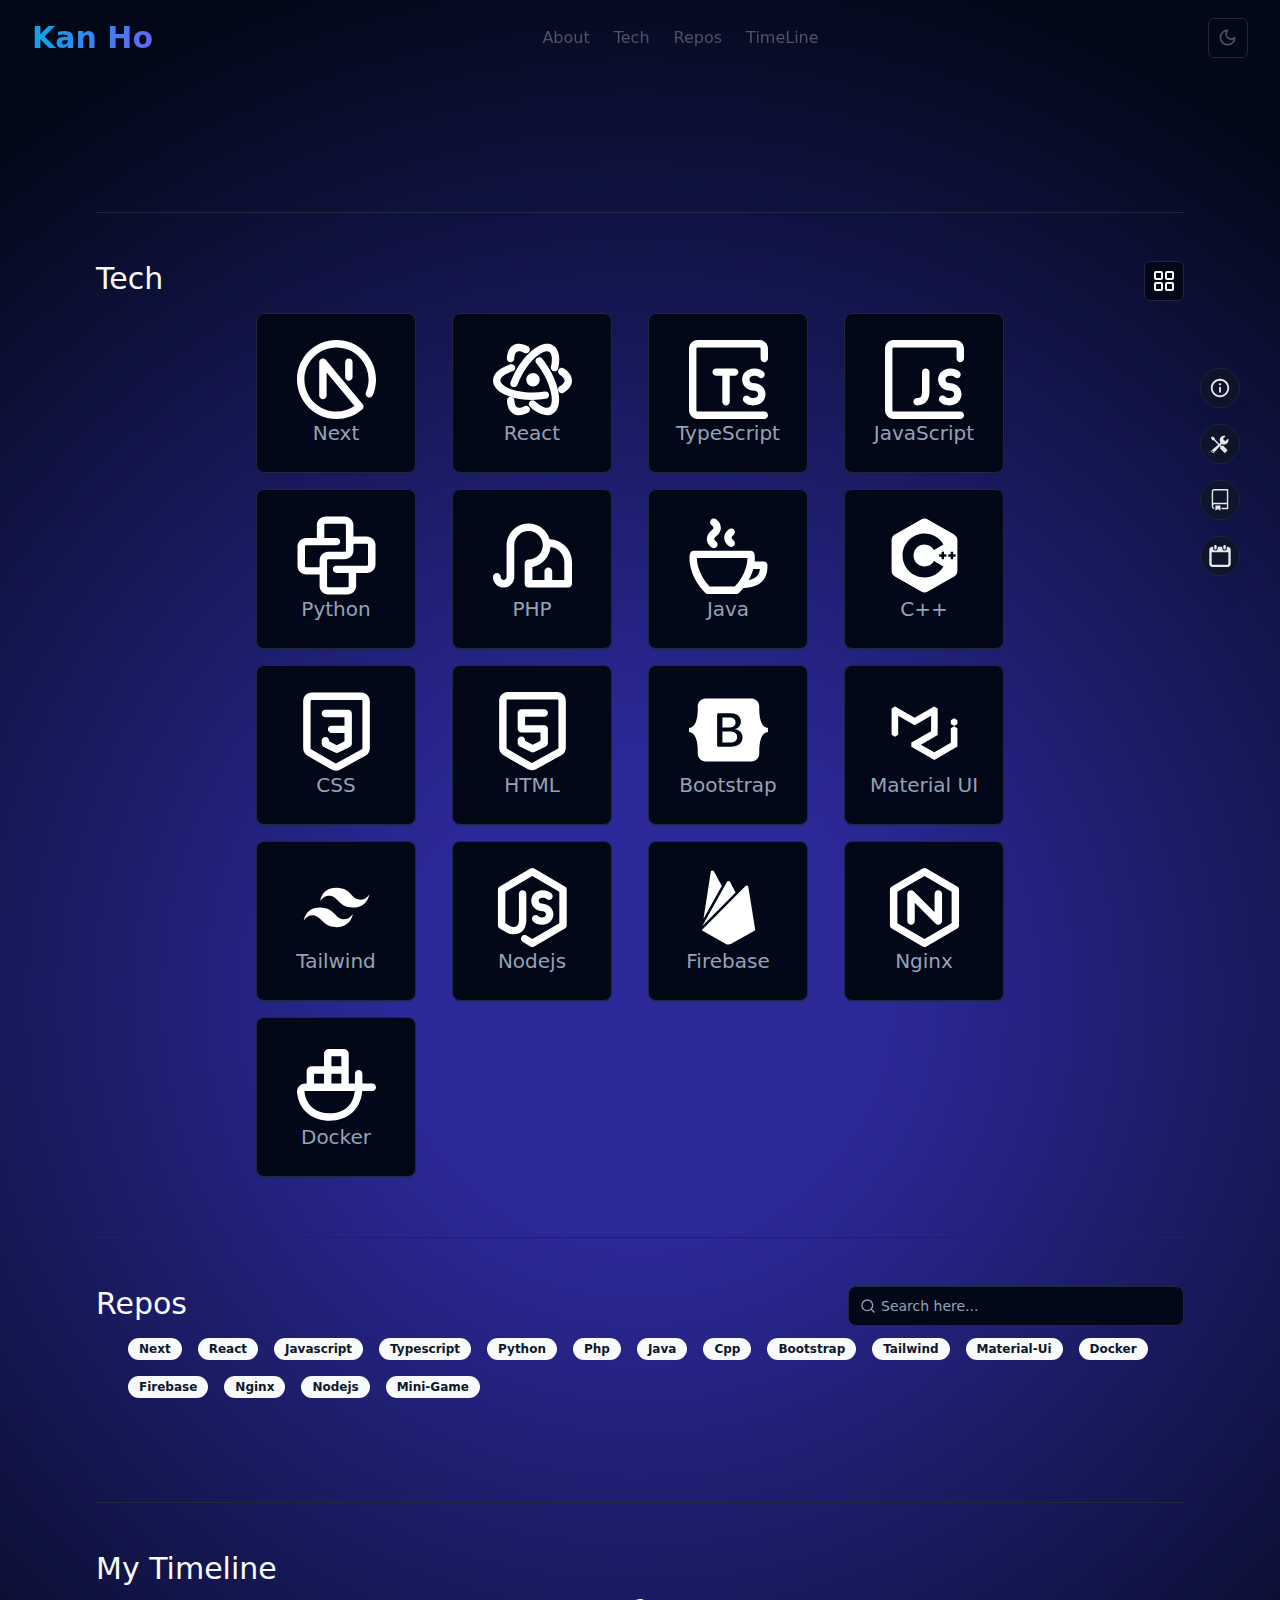
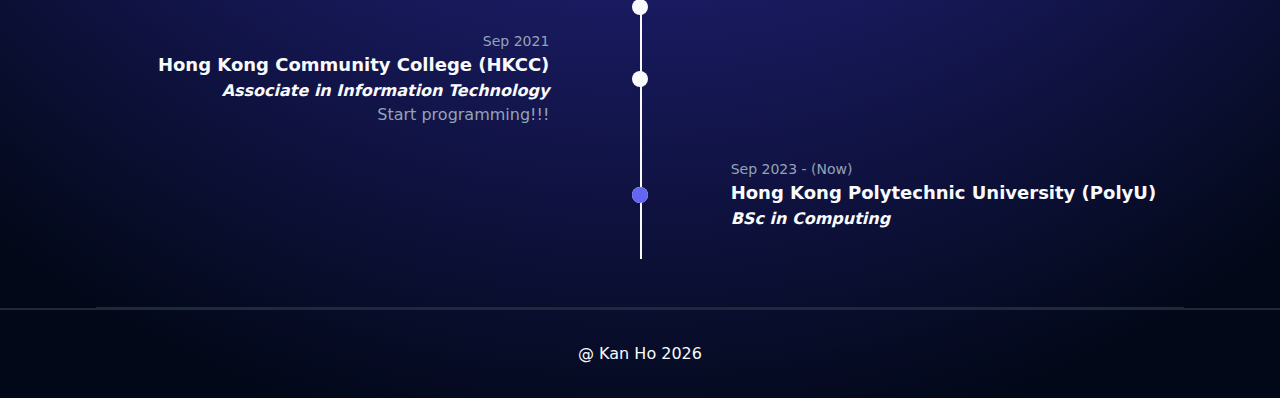
==== commit f2f6bfa3: "Deploy to GitHub Pages" ====
--- a/index.html
+++ b/index.html
@@ -5,8 +5,8 @@
     <link rel="icon" type="image/svg+xml" />
     <meta name="viewport" content="width=device-width, initial-scale=1.0" />
     <title>Kan Ho</title>
-    <script type="module" crossorigin src="/assets/index-CCCUPdZT.js"></script>
-    <link rel="stylesheet" crossorigin href="/assets/index-DPmCVdPz.css">
+    <script type="module" crossorigin src="/assets/index-BV2EeLlM.js"></script>
+    <link rel="stylesheet" crossorigin href="/assets/index-BnJ9ygzi.css">
   </head>
   <body>
     <div id="root"></div>
--- a/assets/index-BnJ9ygzi.css
+++ b/assets/index-BnJ9ygzi.css
@@ -0,0 +1 @@
+*,:before,:after{box-sizing:border-box;border-width:0;border-style:solid;border-color:#e5e7eb}:before,:after{--tw-content: ""}html,:host{line-height:1.5;-webkit-text-size-adjust:100%;-moz-tab-size:4;-o-tab-size:4;tab-size:4;font-family:ui-sans-serif,system-ui,sans-serif,"Apple Color Emoji","Segoe UI Emoji",Segoe UI Symbol,"Noto Color Emoji";font-feature-settings:normal;font-variation-settings:normal;-webkit-tap-highlight-color:transparent}body{margin:0;line-height:inherit}hr{height:0;color:inherit;border-top-width:1px}abbr:where([title]){-webkit-text-decoration:underline dotted;text-decoration:underline dotted}h1,h2,h3,h4,h5,h6{font-size:inherit;font-weight:inherit}a{color:inherit;text-decoration:inherit}b,strong{font-weight:bolder}code,kbd,samp,pre{font-family:ui-monospace,SFMono-Regular,Menlo,Monaco,Consolas,Liberation Mono,Courier New,monospace;font-feature-settings:normal;font-variation-settings:normal;font-size:1em}small{font-size:80%}sub,sup{font-size:75%;line-height:0;position:relative;vertical-align:baseline}sub{bottom:-.25em}sup{top:-.5em}table{text-indent:0;border-color:inherit;border-collapse:collapse}button,input,optgroup,select,textarea{font-family:inherit;font-feature-settings:inherit;font-variation-settings:inherit;font-size:100%;font-weight:inherit;line-height:inherit;letter-spacing:inherit;color:inherit;margin:0;padding:0}button,select{text-transform:none}button,input:where([type=button]),input:where([type=reset]),input:where([type=submit]){-webkit-appearance:button;background-color:transparent;background-image:none}:-moz-focusring{outline:auto}:-moz-ui-invalid{box-shadow:none}progress{vertical-align:baseline}::-webkit-inner-spin-button,::-webkit-outer-spin-button{height:auto}[type=search]{-webkit-appearance:textfield;outline-offset:-2px}::-webkit-search-decoration{-webkit-appearance:none}::-webkit-file-upload-button{-webkit-appearance:button;font:inherit}summary{display:list-item}blockquote,dl,dd,h1,h2,h3,h4,h5,h6,hr,figure,p,pre{margin:0}fieldset{margin:0;padding:0}legend{padding:0}ol,ul,menu{list-style:none;margin:0;padding:0}dialog{padding:0}textarea{resize:vertical}input::-moz-placeholder,textarea::-moz-placeholder{opacity:1;color:#9ca3af}input::placeholder,textarea::placeholder{opacity:1;color:#9ca3af}button,[role=button]{cursor:pointer}:disabled{cursor:default}img,svg,video,canvas,audio,iframe,embed,object{display:block;vertical-align:middle}img,video{max-width:100%;height:auto}[hidden]{display:none}:root{--background: 0 0% 100%;--foreground: 222.2 84% 4.9%;--card: 0 0% 100%;--card-foreground: 222.2 84% 4.9%;--popover: 0 0% 100%;--popover-foreground: 222.2 84% 4.9%;--primary: 222.2 47.4% 11.2%;--primary-foreground: 210 40% 98%;--secondary: 210 40% 96.1%;--secondary-foreground: 222.2 47.4% 11.2%;--muted: 210 40% 96.1%;--muted-foreground: 215.4 16.3% 46.9%;--accent: 210 40% 96.1%;--accent-foreground: 222.2 47.4% 11.2%;--destructive: 0 84.2% 60.2%;--destructive-foreground: 210 40% 98%;--border: 214.3 31.8% 91.4%;--input: 214.3 31.8% 91.4%;--ring: 222.2 84% 4.9%;--radius: .5rem;--chart-javascript: 53, 84%, 65%;--chart-typescript: 211, 60%, 48%;--chart-php: 228, 31%, 45%;--chart-html: 12, 77%, 52%;--chart-css: 264, 34%, 36%;--chart-java: 35, 75%, 39%;--chart-other: 240 2% 26%}.dark{--background: 222.2 84% 4.9%;--foreground: 210 40% 98%;--card: 222.2 84% 4.9%;--card-foreground: 210 40% 98%;--popover: 222.2 84% 4.9%;--popover-foreground: 210 40% 98%;--primary: 210 40% 98%;--primary-foreground: 222.2 47.4% 11.2%;--secondary: 217.2 32.6% 17.5%;--secondary-foreground: 210 40% 98%;--muted: 217.2 32.6% 17.5%;--muted-foreground: 215 20.2% 65.1%;--accent: 217.2 32.6% 17.5%;--accent-foreground: 210 40% 98%;--destructive: 0 62.8% 30.6%;--destructive-foreground: 210 40% 98%;--border: 217.2 32.6% 17.5%;--input: 217.2 32.6% 17.5%;--ring: 212.7 26.8% 83.9%}*{border-color:hsl(var(--border))}body{background-color:hsl(var(--background));color:hsl(var(--foreground))}.themeGradientBg{background-image:linear-gradient(to right,var(--tw-gradient-stops));--tw-gradient-from: #0ea5e9 var(--tw-gradient-from-position);--tw-gradient-to: rgb(14 165 233 / 0) var(--tw-gradient-to-position);--tw-gradient-stops: var(--tw-gradient-from), var(--tw-gradient-to);--tw-gradient-to: #6366f1 var(--tw-gradient-to-position)}.themeGradientText{background-image:linear-gradient(to right,var(--tw-gradient-stops));--tw-gradient-from: #0ea5e9 var(--tw-gradient-from-position);--tw-gradient-to: rgb(14 165 233 / 0) var(--tw-gradient-to-position);--tw-gradient-stops: var(--tw-gradient-from), var(--tw-gradient-to);--tw-gradient-to: #6366f1 var(--tw-gradient-to-position);-webkit-background-clip:text;background-clip:text;color:transparent}*,:before,:after{--tw-border-spacing-x: 0;--tw-border-spacing-y: 0;--tw-translate-x: 0;--tw-translate-y: 0;--tw-rotate: 0;--tw-skew-x: 0;--tw-skew-y: 0;--tw-scale-x: 1;--tw-scale-y: 1;--tw-pan-x: ;--tw-pan-y: ;--tw-pinch-zoom: ;--tw-scroll-snap-strictness: proximity;--tw-gradient-from-position: ;--tw-gradient-via-position: ;--tw-gradient-to-position: ;--tw-ordinal: ;--tw-slashed-zero: ;--tw-numeric-figure: ;--tw-numeric-spacing: ;--tw-numeric-fraction: ;--tw-ring-inset: ;--tw-ring-offset-width: 0px;--tw-ring-offset-color: #fff;--tw-ring-color: rgb(59 130 246 / .5);--tw-ring-offset-shadow: 0 0 #0000;--tw-ring-shadow: 0 0 #0000;--tw-shadow: 0 0 #0000;--tw-shadow-colored: 0 0 #0000;--tw-blur: ;--tw-brightness: ;--tw-contrast: ;--tw-grayscale: ;--tw-hue-rotate: ;--tw-invert: ;--tw-saturate: ;--tw-sepia: ;--tw-drop-shadow: ;--tw-backdrop-blur: ;--tw-backdrop-brightness: ;--tw-backdrop-contrast: ;--tw-backdrop-grayscale: ;--tw-backdrop-hue-rotate: ;--tw-backdrop-invert: ;--tw-backdrop-opacity: ;--tw-backdrop-saturate: ;--tw-backdrop-sepia: ;--tw-contain-size: ;--tw-contain-layout: ;--tw-contain-paint: ;--tw-contain-style: }::backdrop{--tw-border-spacing-x: 0;--tw-border-spacing-y: 0;--tw-translate-x: 0;--tw-translate-y: 0;--tw-rotate: 0;--tw-skew-x: 0;--tw-skew-y: 0;--tw-scale-x: 1;--tw-scale-y: 1;--tw-pan-x: ;--tw-pan-y: ;--tw-pinch-zoom: ;--tw-scroll-snap-strictness: proximity;--tw-gradient-from-position: ;--tw-gradient-via-position: ;--tw-gradient-to-position: ;--tw-ordinal: ;--tw-slashed-zero: ;--tw-numeric-figure: ;--tw-numeric-spacing: ;--tw-numeric-fraction: ;--tw-ring-inset: ;--tw-ring-offset-width: 0px;--tw-ring-offset-color: #fff;--tw-ring-color: rgb(59 130 246 / .5);--tw-ring-offset-shadow: 0 0 #0000;--tw-ring-shadow: 0 0 #0000;--tw-shadow: 0 0 #0000;--tw-shadow-colored: 0 0 #0000;--tw-blur: ;--tw-brightness: ;--tw-contrast: ;--tw-grayscale: ;--tw-hue-rotate: ;--tw-invert: ;--tw-saturate: ;--tw-sepia: ;--tw-drop-shadow: ;--tw-backdrop-blur: ;--tw-backdrop-brightness: ;--tw-backdrop-contrast: ;--tw-backdrop-grayscale: ;--tw-backdrop-hue-rotate: ;--tw-backdrop-invert: ;--tw-backdrop-opacity: ;--tw-backdrop-saturate: ;--tw-backdrop-sepia: ;--tw-contain-size: ;--tw-contain-layout: ;--tw-contain-paint: ;--tw-contain-style: }.container{width:100%;margin-right:auto;margin-left:auto;padding-right:2rem;padding-left:2rem}@media (min-width: 1400px){.container{max-width:1400px}}.sr-only{position:absolute;width:1px;height:1px;padding:0;margin:-1px;overflow:hidden;clip:rect(0,0,0,0);white-space:nowrap;border-width:0}.visible{visibility:visible}.fixed{position:fixed}.absolute{position:absolute}.relative{position:relative}.sticky{position:sticky}.left-0{left:0}.left-2{left:.5rem}.left-3{left:.75rem}.top-0{top:0}.top-3{top:.75rem}.top-\[1px\]{top:1px}.top-\[40\%\]{top:40%}.top-\[60\%\]{top:60%}.top-full{top:100%}.z-10{z-index:10}.z-50{z-index:50}.z-\[1\]{z-index:1}.z-\[9999\]{z-index:9999}.order-1{order:1}.col-start-1{grid-column-start:1}.row-start-1{grid-row-start:1}.m-4{margin:1rem}.m-auto{margin:auto}.-mx-1{margin-left:-.25rem;margin-right:-.25rem}.mx-4{margin-left:1rem;margin-right:1rem}.mx-auto{margin-left:auto;margin-right:auto}.my-0{margin-top:0;margin-bottom:0}.my-0\.5{margin-top:.125rem;margin-bottom:.125rem}.my-1{margin-top:.25rem;margin-bottom:.25rem}.mb-4{margin-bottom:1rem}.mb-5{margin-bottom:1.25rem}.ml-1{margin-left:.25rem}.ml-auto{margin-left:auto}.mr-4{margin-right:1rem}.mt-1{margin-top:.25rem}.mt-1\.5{margin-top:.375rem}.mt-8{margin-top:2rem}.line-clamp-3{overflow:hidden;display:-webkit-box;-webkit-box-orient:vertical;-webkit-line-clamp:3}.block{display:block}.inline-block{display:inline-block}.flex{display:flex}.inline-flex{display:inline-flex}.grid{display:grid}.hidden{display:none}.aspect-square{aspect-ratio:1 / 1}.aspect-video{aspect-ratio:16 / 9}.h-1{height:.25rem}.h-1\.5{height:.375rem}.h-1\/2{height:50%}.h-10{height:2.5rem}.h-11{height:2.75rem}.h-2{height:.5rem}.h-2\.5{height:.625rem}.h-3{height:.75rem}.h-3\.5{height:.875rem}.h-4{height:1rem}.h-40{height:10rem}.h-60{height:15rem}.h-80{height:20rem}.h-9{height:2.25rem}.h-\[1\.2rem\]{height:1.2rem}.h-\[1px\]{height:1px}.h-\[20px\]{height:20px}.h-\[var\(--radix-navigation-menu-viewport-height\)\]{height:var(--radix-navigation-menu-viewport-height)}.h-full{height:100%}.h-px{height:1px}.max-h-\[250px\]{max-height:250px}.min-h-min{min-height:-moz-min-content;min-height:min-content}.w-0{width:0px}.w-1{width:.25rem}.w-1\/2{width:50%}.w-10{width:2.5rem}.w-2{width:.5rem}.w-2\.5{width:.625rem}.w-3{width:.75rem}.w-3\.5{width:.875rem}.w-4{width:1rem}.w-40{width:10rem}.w-\[1\.2rem\]{width:1.2rem}.w-\[120px\]{width:120px}.w-\[140px\]{width:140px}.w-\[150px\]{width:150px}.w-\[180px\]{width:180px}.w-\[1px\]{width:1px}.w-\[250px\]{width:250px}.w-\[45px\]{width:45px}.w-\[60px\]{width:60px}.w-\[90px\]{width:90px}.w-full{width:100%}.w-max{width:-moz-max-content;width:max-content}.min-w-\[8rem\]{min-width:8rem}.min-w-fit{min-width:-moz-fit-content;min-width:fit-content}.max-w-max{max-width:-moz-max-content;max-width:max-content}.max-w-screen-md{max-width:768px}.max-w-screen-xl{max-width:1280px}.flex-1{flex:1 1 0%}.flex-auto{flex:1 1 auto}.shrink-0{flex-shrink:0}.flex-grow{flex-grow:1}.-translate-y-0{--tw-translate-y: -0px;transform:translate(var(--tw-translate-x),var(--tw-translate-y)) rotate(var(--tw-rotate)) skew(var(--tw-skew-x)) skewY(var(--tw-skew-y)) scaleX(var(--tw-scale-x)) scaleY(var(--tw-scale-y))}.-translate-y-0\.5{--tw-translate-y: -.125rem;transform:translate(var(--tw-translate-x),var(--tw-translate-y)) rotate(var(--tw-rotate)) skew(var(--tw-skew-x)) skewY(var(--tw-skew-y)) scaleX(var(--tw-scale-x)) scaleY(var(--tw-scale-y))}.translate-y-1{--tw-translate-y: .25rem;transform:translate(var(--tw-translate-x),var(--tw-translate-y)) rotate(var(--tw-rotate)) skew(var(--tw-skew-x)) skewY(var(--tw-skew-y)) scaleX(var(--tw-scale-x)) scaleY(var(--tw-scale-y))}.rotate-0{--tw-rotate: 0deg;transform:translate(var(--tw-translate-x),var(--tw-translate-y)) rotate(var(--tw-rotate)) skew(var(--tw-skew-x)) skewY(var(--tw-skew-y)) scaleX(var(--tw-scale-x)) scaleY(var(--tw-scale-y))}.rotate-45{--tw-rotate: 45deg;transform:translate(var(--tw-translate-x),var(--tw-translate-y)) rotate(var(--tw-rotate)) skew(var(--tw-skew-x)) skewY(var(--tw-skew-y)) scaleX(var(--tw-scale-x)) scaleY(var(--tw-scale-y))}.rotate-90{--tw-rotate: 90deg;transform:translate(var(--tw-translate-x),var(--tw-translate-y)) rotate(var(--tw-rotate)) skew(var(--tw-skew-x)) skewY(var(--tw-skew-y)) scaleX(var(--tw-scale-x)) scaleY(var(--tw-scale-y))}.scale-0{--tw-scale-x: 0;--tw-scale-y: 0;transform:translate(var(--tw-translate-x),var(--tw-translate-y)) rotate(var(--tw-rotate)) skew(var(--tw-skew-x)) skewY(var(--tw-skew-y)) scaleX(var(--tw-scale-x)) scaleY(var(--tw-scale-y))}.scale-100{--tw-scale-x: 1;--tw-scale-y: 1;transform:translate(var(--tw-translate-x),var(--tw-translate-y)) rotate(var(--tw-rotate)) skew(var(--tw-skew-x)) skewY(var(--tw-skew-y)) scaleX(var(--tw-scale-x)) scaleY(var(--tw-scale-y))}.transform{transform:translate(var(--tw-translate-x),var(--tw-translate-y)) rotate(var(--tw-rotate)) skew(var(--tw-skew-x)) skewY(var(--tw-skew-y)) scaleX(var(--tw-scale-x)) scaleY(var(--tw-scale-y))}@keyframes fade-in-down{0%{opacity:0;transform:translate3d(0,-100%,0)}to{opacity:1;transform:translateZ(0)}}.animate-fadeindown{animation:fade-in-down 1s ease-in .25s 1}@keyframes fade-in-left{0%{opacity:0;transform:translate3d(-100%,0,0)}to{opacity:1;transform:translateZ(0)}}.animate-fadeinleft{animation:fade-in-left 1s ease-in-out .25s 1}@keyframes fade-in-right{0%{opacity:0;transform:translate3d(100%,0,0)}to{opacity:1;transform:translateZ(0)}}.animate-fadeinright{animation:fade-in-right 1s ease-in-out .25s 1}@keyframes fade-in-up{0%{opacity:0;transform:translate3d(0,100%,0)}to{opacity:1;transform:translateZ(0)}}.animate-fadeinup{animation:fade-in-up 1s ease-in-out .25s 1}@keyframes ping{75%,to{transform:scale(2);opacity:0}}.animate-ping{animation:ping 1s cubic-bezier(0,0,.2,1) infinite}@keyframes pulse{50%{opacity:.5}}.animate-pulse{animation:pulse 2s cubic-bezier(.4,0,.6,1) infinite}.cursor-default{cursor:default}.select-none{-webkit-user-select:none;-moz-user-select:none;user-select:none}.list-none{list-style-type:none}.grid-cols-1{grid-template-columns:repeat(1,minmax(0,1fr))}.grid-cols-3{grid-template-columns:repeat(3,minmax(0,1fr))}.flex-col{flex-direction:column}.flex-wrap{flex-wrap:wrap}.items-start{align-items:flex-start}.items-end{align-items:flex-end}.items-center{align-items:center}.items-stretch{align-items:stretch}.justify-end{justify-content:flex-end}.justify-center{justify-content:center}.justify-between{justify-content:space-between}.justify-items-center{justify-items:center}.gap-0{gap:0px}.gap-0\.5{gap:.125rem}.gap-1{gap:.25rem}.gap-1\.5{gap:.375rem}.gap-12{gap:3rem}.gap-2{gap:.5rem}.gap-3{gap:.75rem}.gap-4{gap:1rem}.gap-x-3{-moz-column-gap:.75rem;column-gap:.75rem}.space-x-1>:not([hidden])~:not([hidden]){--tw-space-x-reverse: 0;margin-right:calc(.25rem * var(--tw-space-x-reverse));margin-left:calc(.25rem * calc(1 - var(--tw-space-x-reverse)))}.space-y-1>:not([hidden])~:not([hidden]){--tw-space-y-reverse: 0;margin-top:calc(.25rem * calc(1 - var(--tw-space-y-reverse)));margin-bottom:calc(.25rem * var(--tw-space-y-reverse))}.space-y-1\.5>:not([hidden])~:not([hidden]){--tw-space-y-reverse: 0;margin-top:calc(.375rem * calc(1 - var(--tw-space-y-reverse)));margin-bottom:calc(.375rem * var(--tw-space-y-reverse))}.space-y-4>:not([hidden])~:not([hidden]){--tw-space-y-reverse: 0;margin-top:calc(1rem * calc(1 - var(--tw-space-y-reverse)));margin-bottom:calc(1rem * var(--tw-space-y-reverse))}.space-y-8>:not([hidden])~:not([hidden]){--tw-space-y-reverse: 0;margin-top:calc(2rem * calc(1 - var(--tw-space-y-reverse)));margin-bottom:calc(2rem * var(--tw-space-y-reverse))}.self-center{align-self:center}.justify-self-center{justify-self:center}.overflow-hidden{overflow:hidden}.whitespace-nowrap{white-space:nowrap}.text-wrap{text-wrap:wrap}.text-nowrap{text-wrap:nowrap}.rounded{border-radius:.25rem}.rounded-\[2px\]{border-radius:2px}.rounded-full{border-radius:9999px}.rounded-lg{border-radius:var(--radius)}.rounded-md{border-radius:calc(var(--radius) - 2px)}.rounded-sm{border-radius:calc(var(--radius) - 4px)}.rounded-xl{border-radius:.75rem}.rounded-tl-sm{border-top-left-radius:calc(var(--radius) - 4px)}.border{border-width:1px}.border-2{border-width:2px}.border-4{border-width:4px}.border-\[1\.5px\]{border-width:1.5px}.border-b-2{border-bottom-width:2px}.border-t-2{border-top-width:2px}.border-dashed{border-style:dashed}.border-\[--color-border\]{border-color:var(--color-border)}.border-border\/50{border-color:hsl(var(--border) / .5)}.border-indigo-600{--tw-border-opacity: 1;border-color:rgb(79 70 229 / var(--tw-border-opacity))}.border-input{border-color:hsl(var(--input))}.border-primary{border-color:hsl(var(--primary))}.border-sky-500{--tw-border-opacity: 1;border-color:rgb(14 165 233 / var(--tw-border-opacity))}.border-transparent{border-color:transparent}.border-opacity-20{--tw-border-opacity: .2}.bg-\[--color-bg\]{background-color:var(--color-bg)}.bg-background{background-color:hsl(var(--background))}.bg-border{background-color:hsl(var(--border))}.bg-card{background-color:hsl(var(--card))}.bg-destructive{background-color:hsl(var(--destructive))}.bg-indigo-500{--tw-bg-opacity: 1;background-color:rgb(99 102 241 / var(--tw-bg-opacity))}.bg-inherit{background-color:inherit}.bg-muted{background-color:hsl(var(--muted))}.bg-popover{background-color:hsl(var(--popover))}.bg-primary{background-color:hsl(var(--primary))}.bg-primary-foreground{background-color:hsl(var(--primary-foreground))}.bg-secondary{background-color:hsl(var(--secondary))}.bg-transparent{background-color:transparent}.bg-opacity-0{--tw-bg-opacity: 0}.bg-none{background-image:none}.bg-clip-padding{background-clip:padding-box}.fill-black{fill:#000}.fill-current{fill:currentColor}.fill-foreground{fill:hsl(var(--foreground))}.fill-muted-foreground{fill:hsl(var(--muted-foreground))}.p-0{padding:0}.p-1{padding:.25rem}.p-2{padding:.5rem}.p-6{padding:1.5rem}.px-0{padding-left:0;padding-right:0}.px-2{padding-left:.5rem;padding-right:.5rem}.px-2\.5{padding-left:.625rem;padding-right:.625rem}.px-3{padding-left:.75rem;padding-right:.75rem}.px-4{padding-left:1rem;padding-right:1rem}.px-8{padding-left:2rem;padding-right:2rem}.py-0{padding-top:0;padding-bottom:0}.py-0\.5{padding-top:.125rem;padding-bottom:.125rem}.py-1{padding-top:.25rem;padding-bottom:.25rem}.py-1\.5{padding-top:.375rem;padding-bottom:.375rem}.py-2{padding-top:.5rem;padding-bottom:.5rem}.py-3{padding-top:.75rem;padding-bottom:.75rem}.py-4{padding-top:1rem;padding-bottom:1rem}.py-8{padding-top:2rem;padding-bottom:2rem}.pb-0{padding-bottom:0}.pb-3{padding-bottom:.75rem}.pb-4{padding-bottom:1rem}.pl-8{padding-left:2rem}.pr-2{padding-right:.5rem}.pt-0{padding-top:0}.pt-2{padding-top:.5rem}.pt-3{padding-top:.75rem}.pt-4{padding-top:1rem}.pt-6{padding-top:1.5rem}.text-center{text-align:center}.text-justify{text-align:justify}.align-middle{vertical-align:middle}.font-mono{font-family:ui-monospace,SFMono-Regular,Menlo,Monaco,Consolas,Liberation Mono,Courier New,monospace}.text-2xl{font-size:1.5rem;line-height:2rem}.text-3xl{font-size:1.875rem;line-height:2.25rem}.text-5xl{font-size:3rem;line-height:1}.text-9xl{font-size:8rem;line-height:1}.text-base{font-size:1rem;line-height:1.5rem}.text-lg{font-size:1.125rem;line-height:1.75rem}.text-sm{font-size:.875rem;line-height:1.25rem}.text-xl{font-size:1.25rem;line-height:1.75rem}.text-xs{font-size:.75rem;line-height:1rem}.font-black{font-weight:900}.font-bold{font-weight:700}.font-extrabold{font-weight:800}.font-medium{font-weight:500}.font-semibold{font-weight:600}.capitalize{text-transform:capitalize}.italic{font-style:italic}.tabular-nums{--tw-numeric-spacing: tabular-nums;font-variant-numeric:var(--tw-ordinal) var(--tw-slashed-zero) var(--tw-numeric-figure) var(--tw-numeric-spacing) var(--tw-numeric-fraction)}.leading-none{line-height:1}.tracking-tight{letter-spacing:-.025em}.tracking-widest{letter-spacing:.1em}.text-accent{color:hsl(var(--accent))}.text-card-foreground{color:hsl(var(--card-foreground))}.text-destructive-foreground{color:hsl(var(--destructive-foreground))}.text-foreground{color:hsl(var(--foreground))}.text-gray-600{--tw-text-opacity: 1;color:rgb(75 85 99 / var(--tw-text-opacity))}.text-gray-700{--tw-text-opacity: 1;color:rgb(55 65 81 / var(--tw-text-opacity))}.text-muted-foreground{color:hsl(var(--muted-foreground))}.text-popover-foreground{color:hsl(var(--popover-foreground))}.text-primary{color:hsl(var(--primary))}.text-primary-foreground{color:hsl(var(--primary-foreground))}.text-secondary-foreground{color:hsl(var(--secondary-foreground))}.text-slate-900{--tw-text-opacity: 1;color:rgb(15 23 42 / var(--tw-text-opacity))}.text-transparent{color:transparent}.underline{text-decoration-line:underline}.underline-offset-4{text-underline-offset:4px}.opacity-100{opacity:1}.opacity-60{opacity:.6}.opacity-65{opacity:.65}.opacity-90{opacity:.9}.shadow-2xl{--tw-shadow: 0 25px 50px -12px rgb(0 0 0 / .25);--tw-shadow-colored: 0 25px 50px -12px var(--tw-shadow-color);box-shadow:var(--tw-ring-offset-shadow, 0 0 #0000),var(--tw-ring-shadow, 0 0 #0000),var(--tw-shadow)}.shadow-lg{--tw-shadow: 0 10px 15px -3px rgb(0 0 0 / .1), 0 4px 6px -4px rgb(0 0 0 / .1);--tw-shadow-colored: 0 10px 15px -3px var(--tw-shadow-color), 0 4px 6px -4px var(--tw-shadow-color);box-shadow:var(--tw-ring-offset-shadow, 0 0 #0000),var(--tw-ring-shadow, 0 0 #0000),var(--tw-shadow)}.shadow-md{--tw-shadow: 0 4px 6px -1px rgb(0 0 0 / .1), 0 2px 4px -2px rgb(0 0 0 / .1);--tw-shadow-colored: 0 4px 6px -1px var(--tw-shadow-color), 0 2px 4px -2px var(--tw-shadow-color);box-shadow:var(--tw-ring-offset-shadow, 0 0 #0000),var(--tw-ring-shadow, 0 0 #0000),var(--tw-shadow)}.shadow-sm{--tw-shadow: 0 1px 2px 0 rgb(0 0 0 / .05);--tw-shadow-colored: 0 1px 2px 0 var(--tw-shadow-color);box-shadow:var(--tw-ring-offset-shadow, 0 0 #0000),var(--tw-ring-shadow, 0 0 #0000),var(--tw-shadow)}.shadow-xl{--tw-shadow: 0 20px 25px -5px rgb(0 0 0 / .1), 0 8px 10px -6px rgb(0 0 0 / .1);--tw-shadow-colored: 0 20px 25px -5px var(--tw-shadow-color), 0 8px 10px -6px var(--tw-shadow-color);box-shadow:var(--tw-ring-offset-shadow, 0 0 #0000),var(--tw-ring-shadow, 0 0 #0000),var(--tw-shadow)}.outline-none{outline:2px solid transparent;outline-offset:2px}.outline{outline-style:solid}.ring-offset-background{--tw-ring-offset-color: hsl(var(--background))}.drop-shadow-lg{--tw-drop-shadow: drop-shadow(0 10px 8px rgb(0 0 0 / .04)) drop-shadow(0 4px 3px rgb(0 0 0 / .1));filter:var(--tw-blur) var(--tw-brightness) var(--tw-contrast) var(--tw-grayscale) var(--tw-hue-rotate) var(--tw-invert) var(--tw-saturate) var(--tw-sepia) var(--tw-drop-shadow)}.filter{filter:var(--tw-blur) var(--tw-brightness) var(--tw-contrast) var(--tw-grayscale) var(--tw-hue-rotate) var(--tw-invert) var(--tw-saturate) var(--tw-sepia) var(--tw-drop-shadow)}.backdrop-blur-3xl{--tw-backdrop-blur: blur(64px);-webkit-backdrop-filter:var(--tw-backdrop-blur) var(--tw-backdrop-brightness) var(--tw-backdrop-contrast) var(--tw-backdrop-grayscale) var(--tw-backdrop-hue-rotate) var(--tw-backdrop-invert) var(--tw-backdrop-opacity) var(--tw-backdrop-saturate) var(--tw-backdrop-sepia);backdrop-filter:var(--tw-backdrop-blur) var(--tw-backdrop-brightness) var(--tw-backdrop-contrast) var(--tw-backdrop-grayscale) var(--tw-backdrop-hue-rotate) var(--tw-backdrop-invert) var(--tw-backdrop-opacity) var(--tw-backdrop-saturate) var(--tw-backdrop-sepia)}.backdrop-filter{-webkit-backdrop-filter:var(--tw-backdrop-blur) var(--tw-backdrop-brightness) var(--tw-backdrop-contrast) var(--tw-backdrop-grayscale) var(--tw-backdrop-hue-rotate) var(--tw-backdrop-invert) var(--tw-backdrop-opacity) var(--tw-backdrop-saturate) var(--tw-backdrop-sepia);backdrop-filter:var(--tw-backdrop-blur) var(--tw-backdrop-brightness) var(--tw-backdrop-contrast) var(--tw-backdrop-grayscale) var(--tw-backdrop-hue-rotate) var(--tw-backdrop-invert) var(--tw-backdrop-opacity) var(--tw-backdrop-saturate) var(--tw-backdrop-sepia)}.transition{transition-property:color,background-color,border-color,text-decoration-color,fill,stroke,opacity,box-shadow,transform,filter,-webkit-backdrop-filter;transition-property:color,background-color,border-color,text-decoration-color,fill,stroke,opacity,box-shadow,transform,filter,backdrop-filter;transition-property:color,background-color,border-color,text-decoration-color,fill,stroke,opacity,box-shadow,transform,filter,backdrop-filter,-webkit-backdrop-filter;transition-timing-function:cubic-bezier(.4,0,.2,1);transition-duration:.15s}.transition-all{transition-property:all;transition-timing-function:cubic-bezier(.4,0,.2,1);transition-duration:.15s}.transition-colors{transition-property:color,background-color,border-color,text-decoration-color,fill,stroke;transition-timing-function:cubic-bezier(.4,0,.2,1);transition-duration:.15s}.delay-200{transition-delay:.2s}.duration-1000{transition-duration:1s}.duration-200{transition-duration:.2s}.duration-300{transition-duration:.3s}.ease-in{transition-timing-function:cubic-bezier(.4,0,1,1)}@keyframes enter{0%{opacity:var(--tw-enter-opacity, 1);transform:translate3d(var(--tw-enter-translate-x, 0),var(--tw-enter-translate-y, 0),0) scale3d(var(--tw-enter-scale, 1),var(--tw-enter-scale, 1),var(--tw-enter-scale, 1)) rotate(var(--tw-enter-rotate, 0))}}@keyframes exit{to{opacity:var(--tw-exit-opacity, 1);transform:translate3d(var(--tw-exit-translate-x, 0),var(--tw-exit-translate-y, 0),0) scale3d(var(--tw-exit-scale, 1),var(--tw-exit-scale, 1),var(--tw-exit-scale, 1)) rotate(var(--tw-exit-rotate, 0))}}.animate-in{animation-name:enter;animation-duration:.15s;--tw-enter-opacity: initial;--tw-enter-scale: initial;--tw-enter-rotate: initial;--tw-enter-translate-x: initial;--tw-enter-translate-y: initial}.fade-in-0{--tw-enter-opacity: 0}.fade-in-5{--tw-enter-opacity: .05}.zoom-in-95{--tw-enter-scale: .95}.duration-1000{animation-duration:1s}.duration-200{animation-duration:.2s}.duration-300{animation-duration:.3s}.delay-200{animation-delay:.2s}.ease-in{animation-timing-function:cubic-bezier(.4,0,1,1)}::-webkit-scrollbar{width:8px}::-webkit-scrollbar-track{background:none}::-webkit-scrollbar-thumb{background:#5048e5}::-webkit-scrollbar-thumb:hover{--tw-bg-opacity: 1;background:#463eef}.spotlight{position:absolute;background:radial-gradient(circle at 50% 50%,#473eef99 20%,#473eef00 90%);z-index:-1}.hover\:themeGradientText:hover{background-image:linear-gradient(to right,var(--tw-gradient-stops));--tw-gradient-from: #0ea5e9 var(--tw-gradient-from-position);--tw-gradient-to: rgb(14 165 233 / 0) var(--tw-gradient-to-position);--tw-gradient-stops: var(--tw-gradient-from), var(--tw-gradient-to);--tw-gradient-to: #6366f1 var(--tw-gradient-to-position);-webkit-background-clip:text;background-clip:text;color:transparent}.file\:border-0::file-selector-button{border-width:0px}.file\:bg-transparent::file-selector-button{background-color:transparent}.file\:text-sm::file-selector-button{font-size:.875rem;line-height:1.25rem}.file\:font-medium::file-selector-button{font-weight:500}.placeholder\:text-muted-foreground::-moz-placeholder{color:hsl(var(--muted-foreground))}.placeholder\:text-muted-foreground::placeholder{color:hsl(var(--muted-foreground))}.hover\:rotate-1:hover{--tw-rotate: 1deg;transform:translate(var(--tw-translate-x),var(--tw-translate-y)) rotate(var(--tw-rotate)) skew(var(--tw-skew-x)) skewY(var(--tw-skew-y)) scaleX(var(--tw-scale-x)) scaleY(var(--tw-scale-y))}.hover\:scale-105:hover{--tw-scale-x: 1.05;--tw-scale-y: 1.05;transform:translate(var(--tw-translate-x),var(--tw-translate-y)) rotate(var(--tw-rotate)) skew(var(--tw-skew-x)) skewY(var(--tw-skew-y)) scaleX(var(--tw-scale-x)) scaleY(var(--tw-scale-y))}.hover\:scale-110:hover{--tw-scale-x: 1.1;--tw-scale-y: 1.1;transform:translate(var(--tw-translate-x),var(--tw-translate-y)) rotate(var(--tw-rotate)) skew(var(--tw-skew-x)) skewY(var(--tw-skew-y)) scaleX(var(--tw-scale-x)) scaleY(var(--tw-scale-y))}.hover\:border-indigo-600:hover{--tw-border-opacity: 1;border-color:rgb(79 70 229 / var(--tw-border-opacity))}.hover\:bg-accent:hover{background-color:hsl(var(--accent))}.hover\:bg-destructive\/80:hover{background-color:hsl(var(--destructive) / .8)}.hover\:bg-destructive\/90:hover{background-color:hsl(var(--destructive) / .9)}.hover\:bg-primary\/80:hover{background-color:hsl(var(--primary) / .8)}.hover\:bg-primary\/90:hover{background-color:hsl(var(--primary) / .9)}.hover\:bg-secondary\/80:hover{background-color:hsl(var(--secondary) / .8)}.hover\:text-accent-foreground:hover{color:hsl(var(--accent-foreground))}.hover\:text-indigo-600:hover{--tw-text-opacity: 1;color:rgb(79 70 229 / var(--tw-text-opacity))}.hover\:underline:hover{text-decoration-line:underline}.hover\:opacity-80:hover{opacity:.8}.hover\:shadow-inner:hover{--tw-shadow: inset 0 2px 4px 0 rgb(0 0 0 / .05);--tw-shadow-colored: inset 0 2px 4px 0 var(--tw-shadow-color);box-shadow:var(--tw-ring-offset-shadow, 0 0 #0000),var(--tw-ring-shadow, 0 0 #0000),var(--tw-shadow)}.focus\:border:focus{border-width:1px}.focus\:border-none:focus{border-style:none}.focus\:border-gray-400:focus{--tw-border-opacity: 1;border-color:rgb(156 163 175 / var(--tw-border-opacity))}.focus\:bg-accent:focus{background-color:hsl(var(--accent))}.focus\:text-accent-foreground:focus{color:hsl(var(--accent-foreground))}.focus\:outline-none:focus{outline:2px solid transparent;outline-offset:2px}.focus\:ring-2:focus{--tw-ring-offset-shadow: var(--tw-ring-inset) 0 0 0 var(--tw-ring-offset-width) var(--tw-ring-offset-color);--tw-ring-shadow: var(--tw-ring-inset) 0 0 0 calc(2px + var(--tw-ring-offset-width)) var(--tw-ring-color);box-shadow:var(--tw-ring-offset-shadow),var(--tw-ring-shadow),var(--tw-shadow, 0 0 #0000)}.focus\:ring-ring:focus{--tw-ring-color: hsl(var(--ring))}.focus\:ring-offset-2:focus{--tw-ring-offset-width: 2px}.focus-visible\:outline-none:focus-visible{outline:2px solid transparent;outline-offset:2px}.focus-visible\:ring-2:focus-visible{--tw-ring-offset-shadow: var(--tw-ring-inset) 0 0 0 var(--tw-ring-offset-width) var(--tw-ring-offset-color);--tw-ring-shadow: var(--tw-ring-inset) 0 0 0 calc(2px + var(--tw-ring-offset-width)) var(--tw-ring-color);box-shadow:var(--tw-ring-offset-shadow),var(--tw-ring-shadow),var(--tw-shadow, 0 0 #0000)}.focus-visible\:ring-ring:focus-visible{--tw-ring-color: hsl(var(--ring))}.focus-visible\:ring-offset-2:focus-visible{--tw-ring-offset-width: 2px}.disabled\:pointer-events-none:disabled{pointer-events:none}.disabled\:cursor-not-allowed:disabled{cursor:not-allowed}.disabled\:opacity-50:disabled{opacity:.5}.data-\[disabled\]\:pointer-events-none[data-disabled]{pointer-events:none}.data-\[active\]\:bg-accent\/50[data-active]{background-color:hsl(var(--accent) / .5)}.data-\[state\=open\]\:bg-accent[data-state=open]{background-color:hsl(var(--accent))}.data-\[state\=open\]\:bg-accent\/50[data-state=open]{background-color:hsl(var(--accent) / .5)}.data-\[disabled\]\:opacity-50[data-disabled]{opacity:.5}.data-\[motion\^\=from-\]\:animate-in[data-motion^=from-],.data-\[state\=open\]\:animate-in[data-state=open],.data-\[state\=visible\]\:animate-in[data-state=visible]{animation-name:enter;animation-duration:.15s;--tw-enter-opacity: initial;--tw-enter-scale: initial;--tw-enter-rotate: initial;--tw-enter-translate-x: initial;--tw-enter-translate-y: initial}.data-\[motion\^\=to-\]\:animate-out[data-motion^=to-],.data-\[state\=closed\]\:animate-out[data-state=closed],.data-\[state\=hidden\]\:animate-out[data-state=hidden]{animation-name:exit;animation-duration:.15s;--tw-exit-opacity: initial;--tw-exit-scale: initial;--tw-exit-rotate: initial;--tw-exit-translate-x: initial;--tw-exit-translate-y: initial}.data-\[motion\^\=from-\]\:fade-in[data-motion^=from-]{--tw-enter-opacity: 0}.data-\[motion\^\=to-\]\:fade-out[data-motion^=to-],.data-\[state\=closed\]\:fade-out-0[data-state=closed],.data-\[state\=hidden\]\:fade-out[data-state=hidden]{--tw-exit-opacity: 0}.data-\[state\=open\]\:fade-in-0[data-state=open],.data-\[state\=visible\]\:fade-in[data-state=visible]{--tw-enter-opacity: 0}.data-\[state\=closed\]\:zoom-out-95[data-state=closed]{--tw-exit-scale: .95}.data-\[state\=open\]\:zoom-in-90[data-state=open]{--tw-enter-scale: .9}.data-\[state\=open\]\:zoom-in-95[data-state=open]{--tw-enter-scale: .95}.data-\[motion\=from-end\]\:slide-in-from-right-52[data-motion=from-end]{--tw-enter-translate-x: 13rem}.data-\[motion\=from-start\]\:slide-in-from-left-52[data-motion=from-start]{--tw-enter-translate-x: -13rem}.data-\[motion\=to-end\]\:slide-out-to-right-52[data-motion=to-end]{--tw-exit-translate-x: 13rem}.data-\[motion\=to-start\]\:slide-out-to-left-52[data-motion=to-start]{--tw-exit-translate-x: -13rem}.data-\[side\=bottom\]\:slide-in-from-top-2[data-side=bottom]{--tw-enter-translate-y: -.5rem}.data-\[side\=left\]\:slide-in-from-right-2[data-side=left]{--tw-enter-translate-x: .5rem}.data-\[side\=right\]\:slide-in-from-left-2[data-side=right]{--tw-enter-translate-x: -.5rem}.data-\[side\=top\]\:slide-in-from-bottom-2[data-side=top]{--tw-enter-translate-y: .5rem}.group[data-state=open] .group-data-\[state\=open\]\:rotate-180{--tw-rotate: 180deg;transform:translate(var(--tw-translate-x),var(--tw-translate-y)) rotate(var(--tw-rotate)) skew(var(--tw-skew-x)) skewY(var(--tw-skew-y)) scaleX(var(--tw-scale-x)) scaleY(var(--tw-scale-y))}.dark\:-rotate-90:is(.dark *){--tw-rotate: -90deg;transform:translate(var(--tw-translate-x),var(--tw-translate-y)) rotate(var(--tw-rotate)) skew(var(--tw-skew-x)) skewY(var(--tw-skew-y)) scaleX(var(--tw-scale-x)) scaleY(var(--tw-scale-y))}.dark\:rotate-0:is(.dark *){--tw-rotate: 0deg;transform:translate(var(--tw-translate-x),var(--tw-translate-y)) rotate(var(--tw-rotate)) skew(var(--tw-skew-x)) skewY(var(--tw-skew-y)) scaleX(var(--tw-scale-x)) scaleY(var(--tw-scale-y))}.dark\:scale-0:is(.dark *){--tw-scale-x: 0;--tw-scale-y: 0;transform:translate(var(--tw-translate-x),var(--tw-translate-y)) rotate(var(--tw-rotate)) skew(var(--tw-skew-x)) skewY(var(--tw-skew-y)) scaleX(var(--tw-scale-x)) scaleY(var(--tw-scale-y))}.dark\:scale-100:is(.dark *){--tw-scale-x: 1;--tw-scale-y: 1;transform:translate(var(--tw-translate-x),var(--tw-translate-y)) rotate(var(--tw-rotate)) skew(var(--tw-skew-x)) skewY(var(--tw-skew-y)) scaleX(var(--tw-scale-x)) scaleY(var(--tw-scale-y))}.dark\:fill-white:is(.dark *){fill:#fff}@media (min-width: 640px){.sm\:w-10\/12{width:83.333333%}.sm\:w-2\/12{width:16.666667%}.sm\:grid-cols-4{grid-template-columns:repeat(4,minmax(0,1fr))}.sm\:gap-4{gap:1rem}.sm\:px-4{padding-left:1rem;padding-right:1rem}}@media (min-width: 768px){.md\:absolute{position:absolute}.md\:right-8{right:2rem}.md\:row-span-2{grid-row:span 2 / span 2}.md\:mt-0{margin-top:0}.md\:mt-14{margin-top:3.5rem}.md\:block{display:block}.md\:flex{display:flex}.md\:grid{display:grid}.md\:hidden{display:none}.md\:w-10\/12{width:83.333333%}.md\:w-8\/12{width:66.666667%}.md\:w-\[200px\]{width:200px}.md\:w-\[var\(--radix-navigation-menu-viewport-width\)\]{width:var(--radix-navigation-menu-viewport-width)}.md\:w-auto{width:auto}.md\:grid-flow-col{grid-auto-flow:column}.md\:grid-cols-2{grid-template-columns:repeat(2,minmax(0,1fr))}.md\:grid-rows-2{grid-template-rows:repeat(2,minmax(0,1fr))}.md\:flex-row{flex-direction:row}.md\:space-x-6>:not([hidden])~:not([hidden]){--tw-space-x-reverse: 0;margin-right:calc(1.5rem * var(--tw-space-x-reverse));margin-left:calc(1.5rem * calc(1 - var(--tw-space-x-reverse)))}.md\:space-y-0>:not([hidden])~:not([hidden]){--tw-space-y-reverse: 0;margin-top:calc(0px * calc(1 - var(--tw-space-y-reverse)));margin-bottom:calc(0px * var(--tw-space-y-reverse))}.md\:px-8{padding-left:2rem;padding-right:2rem}.md\:py-5{padding-top:1.25rem;padding-bottom:1.25rem}.md\:pb-0{padding-bottom:0}.md\:pt-0{padding-top:0}.md\:text-2xl{font-size:1.5rem;line-height:2rem}}@media (min-width: 1024px){.lg\:left-1\/2{left:50%}.lg\:order-1{order:1}.lg\:flex{display:flex}.lg\:w-5\/12{width:41.666667%}.lg\:w-\[336px\]{width:336px}.lg\:grid-cols-3{grid-template-columns:repeat(3,minmax(0,1fr))}.lg\:flex-row-reverse{flex-direction:row-reverse}.lg\:justify-center{justify-content:center}.lg\:gap-0{gap:0px}.lg\:px-24{padding-left:6rem;padding-right:6rem}.lg\:text-end{text-align:end}.lg\:text-6xl{font-size:3.75rem;line-height:1}}@media (min-width: 1280px){.xl\:grid-cols-3{grid-template-columns:repeat(3,minmax(0,1fr))}}.\[\&\>svg\]\:h-2\.5>svg{height:.625rem}.\[\&\>svg\]\:h-3>svg{height:.75rem}.\[\&\>svg\]\:w-2\.5>svg{width:.625rem}.\[\&\>svg\]\:w-3>svg{width:.75rem}.\[\&\>svg\]\:text-muted-foreground>svg{color:hsl(var(--muted-foreground))}.\[\&_\.recharts-cartesian-axis-tick_text\]\:fill-muted-foreground .recharts-cartesian-axis-tick text{fill:hsl(var(--muted-foreground))}.\[\&_\.recharts-cartesian-grid_line\]\:stroke-border\/50 .recharts-cartesian-grid line{stroke:hsl(var(--border) / .5)}.\[\&_\.recharts-curve\.recharts-tooltip-cursor\]\:stroke-border .recharts-curve.recharts-tooltip-cursor{stroke:hsl(var(--border))}.\[\&_\.recharts-dot\[stroke\=\'\#fff\'\]\]\:stroke-transparent .recharts-dot[stroke="#fff"]{stroke:transparent}.\[\&_\.recharts-layer\]\:outline-none .recharts-layer{outline:2px solid transparent;outline-offset:2px}.\[\&_\.recharts-polar-grid_\[stroke\=\'\#ccc\'\]\]\:stroke-border .recharts-polar-grid [stroke="#ccc"]{stroke:hsl(var(--border))}.\[\&_\.recharts-radial-bar-background-sector\]\:fill-muted .recharts-radial-bar-background-sector,.\[\&_\.recharts-rectangle\.recharts-tooltip-cursor\]\:fill-muted .recharts-rectangle.recharts-tooltip-cursor{fill:hsl(var(--muted))}.\[\&_\.recharts-reference-line-line\]\:stroke-border .recharts-reference-line-line{stroke:hsl(var(--border))}.\[\&_\.recharts-sector\[stroke\=\'\#fff\'\]\]\:stroke-transparent .recharts-sector[stroke="#fff"]{stroke:transparent}.\[\&_\.recharts-sector\]\:outline-none .recharts-sector,.\[\&_\.recharts-surface\]\:outline-none .recharts-surface{outline:2px solid transparent;outline-offset:2px}
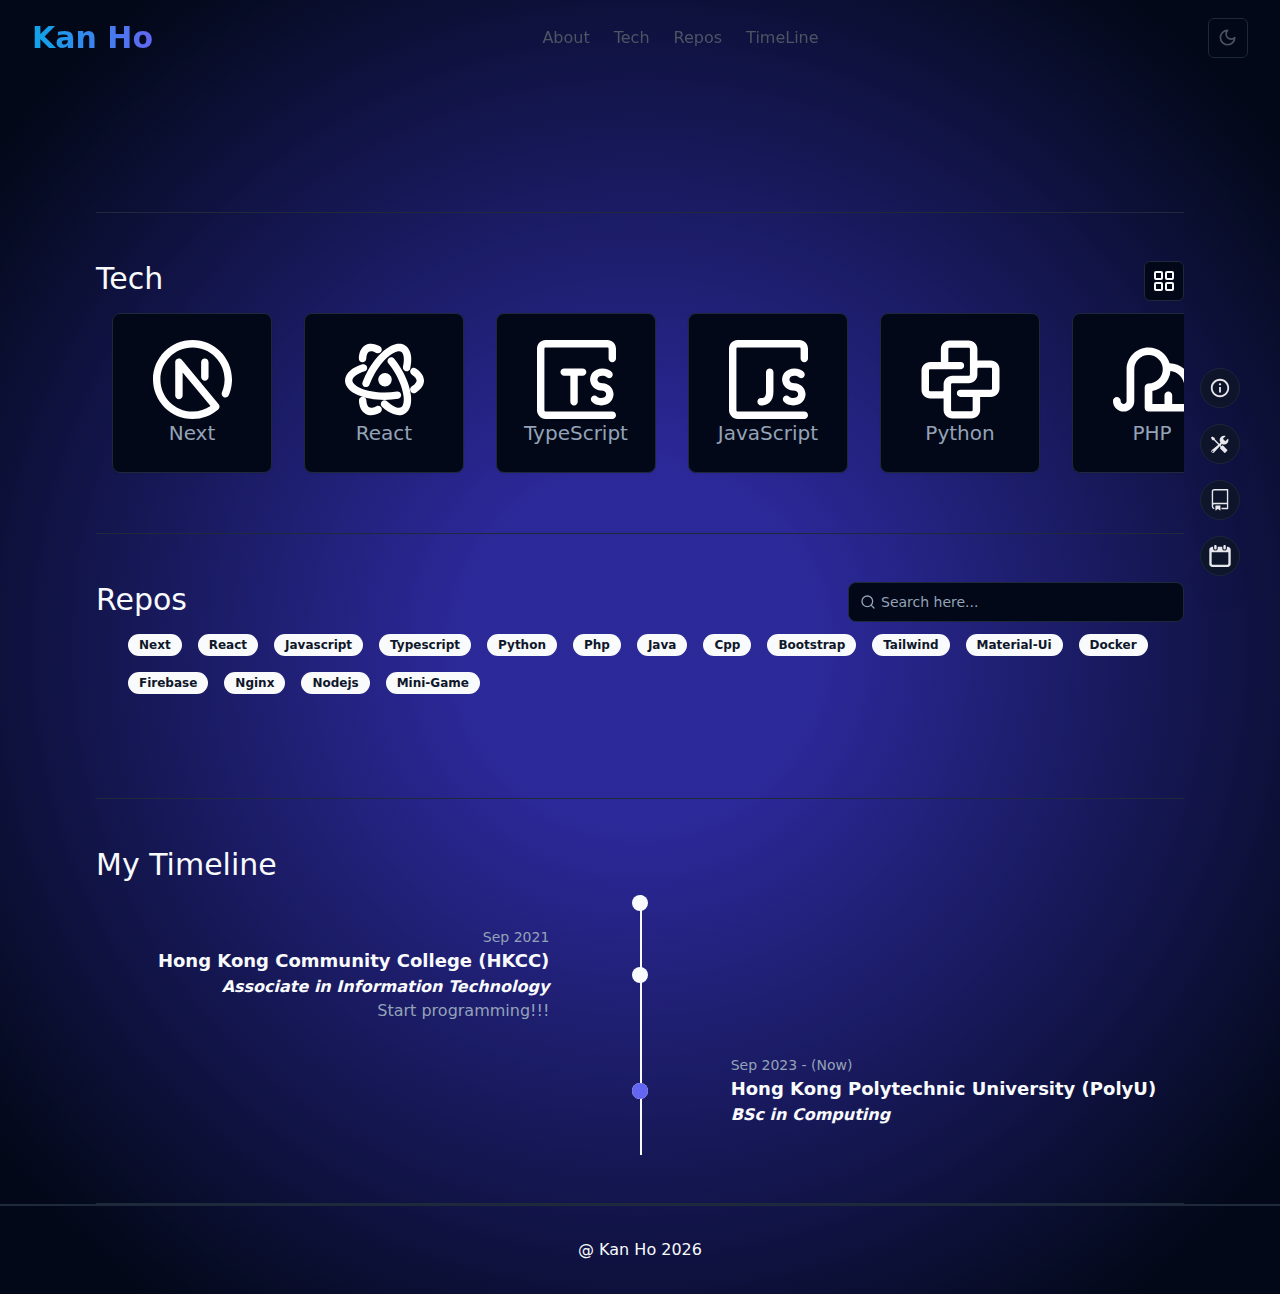
==== commit 61f9a63e: "fix: html not update" ====
--- a/index.html
+++ b/index.html
@@ -5,7 +5,7 @@
     <link rel="icon" type="image/svg+xml" />
     <meta name="viewport" content="width=device-width, initial-scale=1.0" />
     <title>Kan Ho</title>
-    <script type="module" crossorigin src="/assets/index-BV2EeLlM.js"></script>
+    <script type="module" crossorigin src="/assets/index-BzZLMRaZ.js"></script>
     <link rel="stylesheet" crossorigin href="/assets/index-BnJ9ygzi.css">
   </head>
   <body>
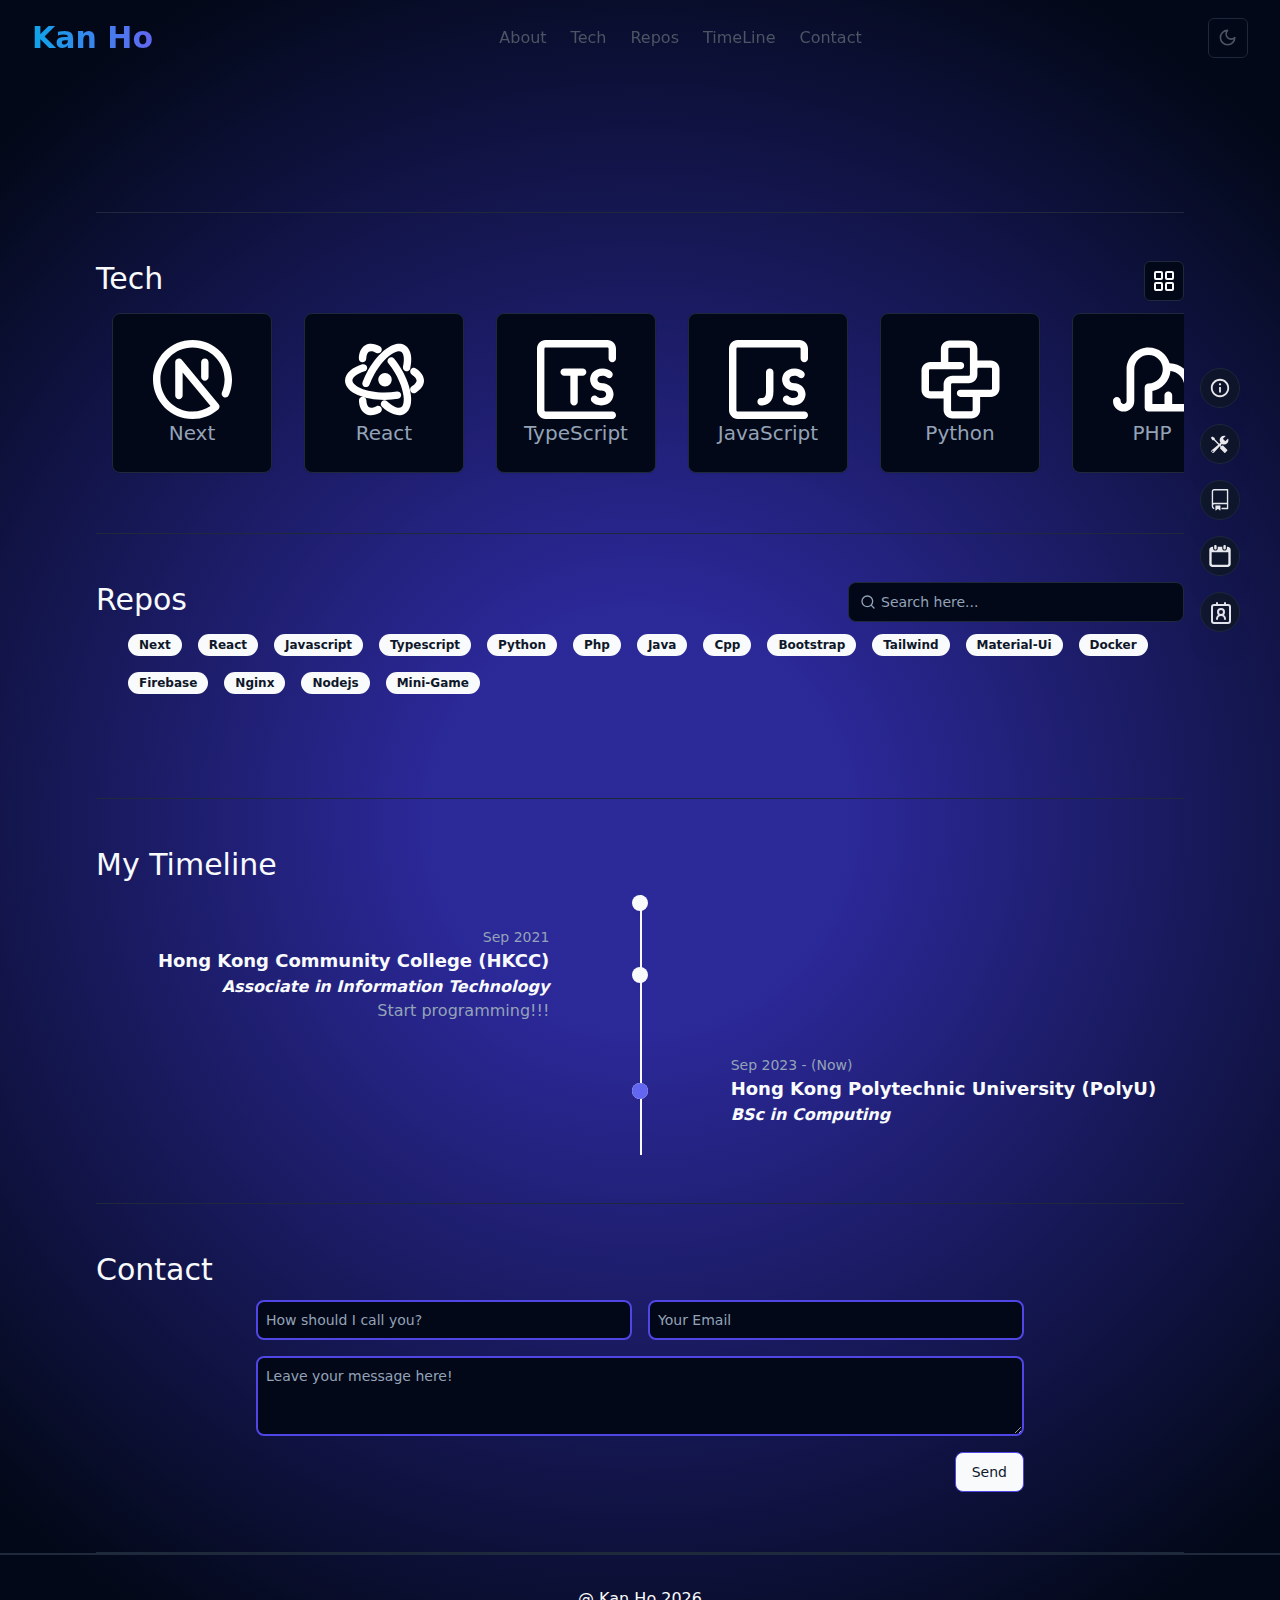
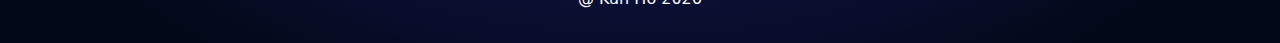
==== commit da2a0ff6: "Update index.html" ====
--- a/index.html
+++ b/index.html
@@ -4,9 +4,10 @@
     <meta charset="UTF-8" />
     <link rel="icon" type="image/svg+xml" />
     <meta name="viewport" content="width=device-width, initial-scale=1.0" />
+    <link rel="icon" type="image/x-icon" href="/assets/kanho-C0QUeK-H.png">
     <title>Kan Ho</title>
-    <script type="module" crossorigin src="/assets/index-BzZLMRaZ.js"></script>
-    <link rel="stylesheet" crossorigin href="/assets/index-BnJ9ygzi.css">
+    <script type="module" crossorigin src="/assets/index-CyaNX5fL.js"></script>
+    <link rel="stylesheet" crossorigin href="/assets/index-CU20L_FH.css">
   </head>
   <body>
     <div id="root"></div>
--- a/assets/index-CU20L_FH.css
+++ b/assets/index-CU20L_FH.css
@@ -0,0 +1 @@
+*,:before,:after{--tw-border-spacing-x: 0;--tw-border-spacing-y: 0;--tw-translate-x: 0;--tw-translate-y: 0;--tw-rotate: 0;--tw-skew-x: 0;--tw-skew-y: 0;--tw-scale-x: 1;--tw-scale-y: 1;--tw-pan-x: ;--tw-pan-y: ;--tw-pinch-zoom: ;--tw-scroll-snap-strictness: proximity;--tw-gradient-from-position: ;--tw-gradient-via-position: ;--tw-gradient-to-position: ;--tw-ordinal: ;--tw-slashed-zero: ;--tw-numeric-figure: ;--tw-numeric-spacing: ;--tw-numeric-fraction: ;--tw-ring-inset: ;--tw-ring-offset-width: 0px;--tw-ring-offset-color: #fff;--tw-ring-color: rgb(59 130 246 / .5);--tw-ring-offset-shadow: 0 0 #0000;--tw-ring-shadow: 0 0 #0000;--tw-shadow: 0 0 #0000;--tw-shadow-colored: 0 0 #0000;--tw-blur: ;--tw-brightness: ;--tw-contrast: ;--tw-grayscale: ;--tw-hue-rotate: ;--tw-invert: ;--tw-saturate: ;--tw-sepia: ;--tw-drop-shadow: ;--tw-backdrop-blur: ;--tw-backdrop-brightness: ;--tw-backdrop-contrast: ;--tw-backdrop-grayscale: ;--tw-backdrop-hue-rotate: ;--tw-backdrop-invert: ;--tw-backdrop-opacity: ;--tw-backdrop-saturate: ;--tw-backdrop-sepia: ;--tw-contain-size: ;--tw-contain-layout: ;--tw-contain-paint: ;--tw-contain-style: }::backdrop{--tw-border-spacing-x: 0;--tw-border-spacing-y: 0;--tw-translate-x: 0;--tw-translate-y: 0;--tw-rotate: 0;--tw-skew-x: 0;--tw-skew-y: 0;--tw-scale-x: 1;--tw-scale-y: 1;--tw-pan-x: ;--tw-pan-y: ;--tw-pinch-zoom: ;--tw-scroll-snap-strictness: proximity;--tw-gradient-from-position: ;--tw-gradient-via-position: ;--tw-gradient-to-position: ;--tw-ordinal: ;--tw-slashed-zero: ;--tw-numeric-figure: ;--tw-numeric-spacing: ;--tw-numeric-fraction: ;--tw-ring-inset: ;--tw-ring-offset-width: 0px;--tw-ring-offset-color: #fff;--tw-ring-color: rgb(59 130 246 / .5);--tw-ring-offset-shadow: 0 0 #0000;--tw-ring-shadow: 0 0 #0000;--tw-shadow: 0 0 #0000;--tw-shadow-colored: 0 0 #0000;--tw-blur: ;--tw-brightness: ;--tw-contrast: ;--tw-grayscale: ;--tw-hue-rotate: ;--tw-invert: ;--tw-saturate: ;--tw-sepia: ;--tw-drop-shadow: ;--tw-backdrop-blur: ;--tw-backdrop-brightness: ;--tw-backdrop-contrast: ;--tw-backdrop-grayscale: ;--tw-backdrop-hue-rotate: ;--tw-backdrop-invert: ;--tw-backdrop-opacity: ;--tw-backdrop-saturate: ;--tw-backdrop-sepia: ;--tw-contain-size: ;--tw-contain-layout: ;--tw-contain-paint: ;--tw-contain-style: }*,:before,:after{box-sizing:border-box;border-width:0;border-style:solid;border-color:#e5e7eb}:before,:after{--tw-content: ""}html,:host{line-height:1.5;-webkit-text-size-adjust:100%;-moz-tab-size:4;-o-tab-size:4;tab-size:4;font-family:ui-sans-serif,system-ui,sans-serif,"Apple Color Emoji","Segoe UI Emoji",Segoe UI Symbol,"Noto Color Emoji";font-feature-settings:normal;font-variation-settings:normal;-webkit-tap-highlight-color:transparent}body{margin:0;line-height:inherit}hr{height:0;color:inherit;border-top-width:1px}abbr:where([title]){-webkit-text-decoration:underline dotted;text-decoration:underline dotted}h1,h2,h3,h4,h5,h6{font-size:inherit;font-weight:inherit}a{color:inherit;text-decoration:inherit}b,strong{font-weight:bolder}code,kbd,samp,pre{font-family:ui-monospace,SFMono-Regular,Menlo,Monaco,Consolas,Liberation Mono,Courier New,monospace;font-feature-settings:normal;font-variation-settings:normal;font-size:1em}small{font-size:80%}sub,sup{font-size:75%;line-height:0;position:relative;vertical-align:baseline}sub{bottom:-.25em}sup{top:-.5em}table{text-indent:0;border-color:inherit;border-collapse:collapse}button,input,optgroup,select,textarea{font-family:inherit;font-feature-settings:inherit;font-variation-settings:inherit;font-size:100%;font-weight:inherit;line-height:inherit;letter-spacing:inherit;color:inherit;margin:0;padding:0}button,select{text-transform:none}button,input:where([type=button]),input:where([type=reset]),input:where([type=submit]){-webkit-appearance:button;background-color:transparent;background-image:none}:-moz-focusring{outline:auto}:-moz-ui-invalid{box-shadow:none}progress{vertical-align:baseline}::-webkit-inner-spin-button,::-webkit-outer-spin-button{height:auto}[type=search]{-webkit-appearance:textfield;outline-offset:-2px}::-webkit-search-decoration{-webkit-appearance:none}::-webkit-file-upload-button{-webkit-appearance:button;font:inherit}summary{display:list-item}blockquote,dl,dd,h1,h2,h3,h4,h5,h6,hr,figure,p,pre{margin:0}fieldset{margin:0;padding:0}legend{padding:0}ol,ul,menu{list-style:none;margin:0;padding:0}dialog{padding:0}textarea{resize:vertical}input::-moz-placeholder,textarea::-moz-placeholder{opacity:1;color:#9ca3af}input::placeholder,textarea::placeholder{opacity:1;color:#9ca3af}button,[role=button]{cursor:pointer}:disabled{cursor:default}img,svg,video,canvas,audio,iframe,embed,object{display:block;vertical-align:middle}img,video{max-width:100%;height:auto}[hidden]{display:none}:root{--background: 0 0% 100%;--foreground: 222.2 84% 4.9%;--card: 0 0% 100%;--card-foreground: 222.2 84% 4.9%;--popover: 0 0% 100%;--popover-foreground: 222.2 84% 4.9%;--primary: 222.2 47.4% 11.2%;--primary-foreground: 210 40% 98%;--secondary: 210 40% 96.1%;--secondary-foreground: 222.2 47.4% 11.2%;--muted: 210 40% 96.1%;--muted-foreground: 215.4 16.3% 46.9%;--accent: 210 40% 96.1%;--accent-foreground: 222.2 47.4% 11.2%;--destructive: 0 84.2% 60.2%;--destructive-foreground: 210 40% 98%;--border: 214.3 31.8% 91.4%;--input: 214.3 31.8% 91.4%;--ring: 222.2 84% 4.9%;--radius: .5rem;--chart-javascript: 53, 84%, 65%;--chart-typescript: 211, 60%, 48%;--chart-php: 228, 31%, 45%;--chart-html: 12, 77%, 52%;--chart-css: 264, 34%, 36%;--chart-java: 35, 75%, 39%;--chart-other: 240 2% 26%}.dark{--background: 222.2 84% 4.9%;--foreground: 210 40% 98%;--card: 222.2 84% 4.9%;--card-foreground: 210 40% 98%;--popover: 222.2 84% 4.9%;--popover-foreground: 210 40% 98%;--primary: 210 40% 98%;--primary-foreground: 222.2 47.4% 11.2%;--secondary: 217.2 32.6% 17.5%;--secondary-foreground: 210 40% 98%;--muted: 217.2 32.6% 17.5%;--muted-foreground: 215 20.2% 65.1%;--accent: 217.2 32.6% 17.5%;--accent-foreground: 210 40% 98%;--destructive: 0 62.8% 30.6%;--destructive-foreground: 210 40% 98%;--border: 217.2 32.6% 17.5%;--input: 217.2 32.6% 17.5%;--ring: 212.7 26.8% 83.9%}*{border-color:hsl(var(--border))}body{background-color:hsl(var(--background));color:hsl(var(--foreground))}.themeGradientBg{background-image:linear-gradient(to right,var(--tw-gradient-stops));--tw-gradient-from: #0ea5e9 var(--tw-gradient-from-position);--tw-gradient-to: rgb(14 165 233 / 0) var(--tw-gradient-to-position);--tw-gradient-stops: var(--tw-gradient-from), var(--tw-gradient-to);--tw-gradient-to: #6366f1 var(--tw-gradient-to-position)}.themeGradientText{background-image:linear-gradient(to right,var(--tw-gradient-stops));--tw-gradient-from: #0ea5e9 var(--tw-gradient-from-position);--tw-gradient-to: rgb(14 165 233 / 0) var(--tw-gradient-to-position);--tw-gradient-stops: var(--tw-gradient-from), var(--tw-gradient-to);--tw-gradient-to: #6366f1 var(--tw-gradient-to-position);-webkit-background-clip:text;background-clip:text;color:transparent}.container{width:100%;margin-right:auto;margin-left:auto;padding-right:2rem;padding-left:2rem}@media (min-width: 1400px){.container{max-width:1400px}}.sr-only{position:absolute;width:1px;height:1px;padding:0;margin:-1px;overflow:hidden;clip:rect(0,0,0,0);white-space:nowrap;border-width:0}.visible{visibility:visible}.invisible{visibility:hidden}.fixed{position:fixed}.absolute{position:absolute}.relative{position:relative}.sticky{position:sticky}.left-0{left:0}.left-2{left:.5rem}.left-3{left:.75rem}.top-0{top:0}.top-3{top:.75rem}.top-\[1px\]{top:1px}.top-\[40\%\]{top:40%}.top-\[60\%\]{top:60%}.top-full{top:100%}.z-10{z-index:10}.z-50{z-index:50}.z-\[1\]{z-index:1}.z-\[9999\]{z-index:9999}.order-1{order:1}.col-start-1{grid-column-start:1}.row-start-1{grid-row-start:1}.m-4{margin:1rem}.m-auto{margin:auto}.-mx-1{margin-left:-.25rem;margin-right:-.25rem}.mx-4{margin-left:1rem;margin-right:1rem}.mx-auto{margin-left:auto;margin-right:auto}.my-0\.5{margin-top:.125rem;margin-bottom:.125rem}.my-1{margin-top:.25rem;margin-bottom:.25rem}.mb-4{margin-bottom:1rem}.mb-5{margin-bottom:1.25rem}.ml-1{margin-left:.25rem}.ml-auto{margin-left:auto}.mr-4{margin-right:1rem}.mt-1\.5{margin-top:.375rem}.mt-8{margin-top:2rem}.line-clamp-3{overflow:hidden;display:-webkit-box;-webkit-box-orient:vertical;-webkit-line-clamp:3}.block{display:block}.inline-block{display:inline-block}.flex{display:flex}.inline-flex{display:inline-flex}.grid{display:grid}.hidden{display:none}.aspect-square{aspect-ratio:1 / 1}.aspect-video{aspect-ratio:16 / 9}.h-1\.5{height:.375rem}.h-1\/2{height:50%}.h-10{height:2.5rem}.h-11{height:2.75rem}.h-2{height:.5rem}.h-2\.5{height:.625rem}.h-3{height:.75rem}.h-3\.5{height:.875rem}.h-4{height:1rem}.h-40{height:10rem}.h-60{height:15rem}.h-80{height:20rem}.h-9{height:2.25rem}.h-\[1\.2rem\]{height:1.2rem}.h-\[1px\]{height:1px}.h-\[20px\]{height:20px}.h-\[var\(--radix-navigation-menu-viewport-height\)\]{height:var(--radix-navigation-menu-viewport-height)}.h-full{height:100%}.h-px{height:1px}.max-h-\[250px\]{max-height:250px}.min-h-\[80px\]{min-height:80px}.min-h-min{min-height:-moz-min-content;min-height:min-content}.w-0{width:0px}.w-1{width:.25rem}.w-1\/2{width:50%}.w-10{width:2.5rem}.w-2{width:.5rem}.w-2\.5{width:.625rem}.w-3{width:.75rem}.w-3\.5{width:.875rem}.w-4{width:1rem}.w-40{width:10rem}.w-\[1\.2rem\]{width:1.2rem}.w-\[120px\]{width:120px}.w-\[140px\]{width:140px}.w-\[150px\]{width:150px}.w-\[180px\]{width:180px}.w-\[1px\]{width:1px}.w-\[250px\]{width:250px}.w-\[45px\]{width:45px}.w-\[60px\]{width:60px}.w-\[90px\]{width:90px}.w-fit{width:-moz-fit-content;width:fit-content}.w-full{width:100%}.w-max{width:-moz-max-content;width:max-content}.min-w-\[8rem\]{min-width:8rem}.min-w-fit{min-width:-moz-fit-content;min-width:fit-content}.max-w-lg{max-width:32rem}.max-w-max{max-width:-moz-max-content;max-width:max-content}.max-w-screen-md{max-width:768px}.max-w-screen-xl{max-width:1280px}.flex-1{flex:1 1 0%}.flex-auto{flex:1 1 auto}.shrink-0{flex-shrink:0}.flex-grow{flex-grow:1}.-translate-y-0\.5{--tw-translate-y: -.125rem;transform:translate(var(--tw-translate-x),var(--tw-translate-y)) rotate(var(--tw-rotate)) skew(var(--tw-skew-x)) skewY(var(--tw-skew-y)) scaleX(var(--tw-scale-x)) scaleY(var(--tw-scale-y))}.translate-y-1{--tw-translate-y: .25rem;transform:translate(var(--tw-translate-x),var(--tw-translate-y)) rotate(var(--tw-rotate)) skew(var(--tw-skew-x)) skewY(var(--tw-skew-y)) scaleX(var(--tw-scale-x)) scaleY(var(--tw-scale-y))}.rotate-0{--tw-rotate: 0deg;transform:translate(var(--tw-translate-x),var(--tw-translate-y)) rotate(var(--tw-rotate)) skew(var(--tw-skew-x)) skewY(var(--tw-skew-y)) scaleX(var(--tw-scale-x)) scaleY(var(--tw-scale-y))}.rotate-45{--tw-rotate: 45deg;transform:translate(var(--tw-translate-x),var(--tw-translate-y)) rotate(var(--tw-rotate)) skew(var(--tw-skew-x)) skewY(var(--tw-skew-y)) scaleX(var(--tw-scale-x)) scaleY(var(--tw-scale-y))}.rotate-90{--tw-rotate: 90deg;transform:translate(var(--tw-translate-x),var(--tw-translate-y)) rotate(var(--tw-rotate)) skew(var(--tw-skew-x)) skewY(var(--tw-skew-y)) scaleX(var(--tw-scale-x)) scaleY(var(--tw-scale-y))}.scale-0{--tw-scale-x: 0;--tw-scale-y: 0;transform:translate(var(--tw-translate-x),var(--tw-translate-y)) rotate(var(--tw-rotate)) skew(var(--tw-skew-x)) skewY(var(--tw-skew-y)) scaleX(var(--tw-scale-x)) scaleY(var(--tw-scale-y))}.scale-100{--tw-scale-x: 1;--tw-scale-y: 1;transform:translate(var(--tw-translate-x),var(--tw-translate-y)) rotate(var(--tw-rotate)) skew(var(--tw-skew-x)) skewY(var(--tw-skew-y)) scaleX(var(--tw-scale-x)) scaleY(var(--tw-scale-y))}.transform{transform:translate(var(--tw-translate-x),var(--tw-translate-y)) rotate(var(--tw-rotate)) skew(var(--tw-skew-x)) skewY(var(--tw-skew-y)) scaleX(var(--tw-scale-x)) scaleY(var(--tw-scale-y))}@keyframes fade-in-down{0%{opacity:0;transform:translate3d(0,-100%,0)}to{opacity:1;transform:translateZ(0)}}.animate-fadeindown{animation:fade-in-down 1s ease-in .25s 1}@keyframes fade-in-left{0%{opacity:0;transform:translate3d(-100%,0,0)}to{opacity:1;transform:translateZ(0)}}.animate-fadeinleft{animation:fade-in-left 1s ease-in-out .25s 1}@keyframes fade-in-right{0%{opacity:0;transform:translate3d(100%,0,0)}to{opacity:1;transform:translateZ(0)}}.animate-fadeinright{animation:fade-in-right 1s ease-in-out .25s 1}@keyframes fade-in-up{0%{opacity:0;transform:translate3d(0,100%,0)}to{opacity:1;transform:translateZ(0)}}.animate-fadeinup{animation:fade-in-up 1s ease-in-out .25s 1}@keyframes ping{75%,to{transform:scale(2);opacity:0}}.animate-ping{animation:ping 1s cubic-bezier(0,0,.2,1) infinite}@keyframes pulse{50%{opacity:.5}}.animate-pulse{animation:pulse 2s cubic-bezier(.4,0,.6,1) infinite}.cursor-default{cursor:default}.select-none{-webkit-user-select:none;-moz-user-select:none;user-select:none}.list-none{list-style-type:none}.grid-cols-1{grid-template-columns:repeat(1,minmax(0,1fr))}.grid-cols-3{grid-template-columns:repeat(3,minmax(0,1fr))}.flex-col{flex-direction:column}.flex-wrap{flex-wrap:wrap}.items-start{align-items:flex-start}.items-end{align-items:flex-end}.items-center{align-items:center}.items-stretch{align-items:stretch}.justify-end{justify-content:flex-end}.justify-center{justify-content:center}.justify-between{justify-content:space-between}.justify-items-center{justify-items:center}.gap-0\.5{gap:.125rem}.gap-1{gap:.25rem}.gap-1\.5{gap:.375rem}.gap-12{gap:3rem}.gap-2{gap:.5rem}.gap-3{gap:.75rem}.gap-4{gap:1rem}.gap-x-3{-moz-column-gap:.75rem;column-gap:.75rem}.space-x-1>:not([hidden])~:not([hidden]){--tw-space-x-reverse: 0;margin-right:calc(.25rem * var(--tw-space-x-reverse));margin-left:calc(.25rem * calc(1 - var(--tw-space-x-reverse)))}.space-y-1\.5>:not([hidden])~:not([hidden]){--tw-space-y-reverse: 0;margin-top:calc(.375rem * calc(1 - var(--tw-space-y-reverse)));margin-bottom:calc(.375rem * var(--tw-space-y-reverse))}.space-y-4>:not([hidden])~:not([hidden]){--tw-space-y-reverse: 0;margin-top:calc(1rem * calc(1 - var(--tw-space-y-reverse)));margin-bottom:calc(1rem * var(--tw-space-y-reverse))}.space-y-8>:not([hidden])~:not([hidden]){--tw-space-y-reverse: 0;margin-top:calc(2rem * calc(1 - var(--tw-space-y-reverse)));margin-bottom:calc(2rem * var(--tw-space-y-reverse))}.self-end{align-self:flex-end}.self-center{align-self:center}.justify-self-center{justify-self:center}.overflow-hidden{overflow:hidden}.whitespace-nowrap{white-space:nowrap}.text-wrap{text-wrap:wrap}.text-nowrap{text-wrap:nowrap}.rounded{border-radius:.25rem}.rounded-\[2px\]{border-radius:2px}.rounded-full{border-radius:9999px}.rounded-lg{border-radius:var(--radius)}.rounded-md{border-radius:calc(var(--radius) - 2px)}.rounded-sm{border-radius:calc(var(--radius) - 4px)}.rounded-xl{border-radius:.75rem}.rounded-tl-sm{border-top-left-radius:calc(var(--radius) - 4px)}.border{border-width:1px}.border-2{border-width:2px}.border-4{border-width:4px}.border-\[1\.5px\]{border-width:1.5px}.border-b-2{border-bottom-width:2px}.border-t-2{border-top-width:2px}.border-dashed{border-style:dashed}.border-\[--color-border\]{border-color:var(--color-border)}.border-border\/50{border-color:hsl(var(--border) / .5)}.border-indigo-600{--tw-border-opacity: 1;border-color:rgb(79 70 229 / var(--tw-border-opacity))}.border-input{border-color:hsl(var(--input))}.border-primary{border-color:hsl(var(--primary))}.border-sky-500{--tw-border-opacity: 1;border-color:rgb(14 165 233 / var(--tw-border-opacity))}.border-transparent{border-color:transparent}.border-opacity-20{--tw-border-opacity: .2}.bg-\[--color-bg\]{background-color:var(--color-bg)}.bg-background{background-color:hsl(var(--background))}.bg-border{background-color:hsl(var(--border))}.bg-card{background-color:hsl(var(--card))}.bg-destructive{background-color:hsl(var(--destructive))}.bg-indigo-500{--tw-bg-opacity: 1;background-color:rgb(99 102 241 / var(--tw-bg-opacity))}.bg-inherit{background-color:inherit}.bg-muted{background-color:hsl(var(--muted))}.bg-popover{background-color:hsl(var(--popover))}.bg-primary{background-color:hsl(var(--primary))}.bg-primary-foreground{background-color:hsl(var(--primary-foreground))}.bg-secondary{background-color:hsl(var(--secondary))}.bg-transparent{background-color:transparent}.bg-opacity-0{--tw-bg-opacity: 0}.bg-none{background-image:none}.bg-clip-padding{background-clip:padding-box}.fill-black{fill:#000}.fill-current{fill:currentColor}.fill-foreground{fill:hsl(var(--foreground))}.fill-muted-foreground{fill:hsl(var(--muted-foreground))}.p-0{padding:0}.p-1{padding:.25rem}.p-2{padding:.5rem}.p-6{padding:1.5rem}.px-0{padding-left:0;padding-right:0}.px-2{padding-left:.5rem;padding-right:.5rem}.px-2\.5{padding-left:.625rem;padding-right:.625rem}.px-3{padding-left:.75rem;padding-right:.75rem}.px-4{padding-left:1rem;padding-right:1rem}.px-8{padding-left:2rem;padding-right:2rem}.py-0\.5{padding-top:.125rem;padding-bottom:.125rem}.py-1\.5{padding-top:.375rem;padding-bottom:.375rem}.py-2{padding-top:.5rem;padding-bottom:.5rem}.py-3{padding-top:.75rem;padding-bottom:.75rem}.py-4{padding-top:1rem;padding-bottom:1rem}.py-8{padding-top:2rem;padding-bottom:2rem}.pb-0{padding-bottom:0}.pb-3{padding-bottom:.75rem}.pb-4{padding-bottom:1rem}.pl-8{padding-left:2rem}.pr-2{padding-right:.5rem}.pt-0{padding-top:0}.pt-2{padding-top:.5rem}.pt-3{padding-top:.75rem}.pt-4{padding-top:1rem}.pt-6{padding-top:1.5rem}.text-center{text-align:center}.text-justify{text-align:justify}.align-middle{vertical-align:middle}.font-mono{font-family:ui-monospace,SFMono-Regular,Menlo,Monaco,Consolas,Liberation Mono,Courier New,monospace}.text-2xl{font-size:1.5rem;line-height:2rem}.text-3xl{font-size:1.875rem;line-height:2.25rem}.text-5xl{font-size:3rem;line-height:1}.text-9xl{font-size:8rem;line-height:1}.text-base{font-size:1rem;line-height:1.5rem}.text-lg{font-size:1.125rem;line-height:1.75rem}.text-sm{font-size:.875rem;line-height:1.25rem}.text-xl{font-size:1.25rem;line-height:1.75rem}.text-xs{font-size:.75rem;line-height:1rem}.font-black{font-weight:900}.font-bold{font-weight:700}.font-extrabold{font-weight:800}.font-medium{font-weight:500}.font-semibold{font-weight:600}.capitalize{text-transform:capitalize}.italic{font-style:italic}.tabular-nums{--tw-numeric-spacing: tabular-nums;font-variant-numeric:var(--tw-ordinal) var(--tw-slashed-zero) var(--tw-numeric-figure) var(--tw-numeric-spacing) var(--tw-numeric-fraction)}.leading-none{line-height:1}.tracking-tight{letter-spacing:-.025em}.tracking-widest{letter-spacing:.1em}.text-accent{color:hsl(var(--accent))}.text-card-foreground{color:hsl(var(--card-foreground))}.text-destructive-foreground{color:hsl(var(--destructive-foreground))}.text-foreground{color:hsl(var(--foreground))}.text-gray-600{--tw-text-opacity: 1;color:rgb(75 85 99 / var(--tw-text-opacity))}.text-gray-700{--tw-text-opacity: 1;color:rgb(55 65 81 / var(--tw-text-opacity))}.text-muted-foreground{color:hsl(var(--muted-foreground))}.text-popover-foreground{color:hsl(var(--popover-foreground))}.text-primary{color:hsl(var(--primary))}.text-primary-foreground{color:hsl(var(--primary-foreground))}.text-red-500{--tw-text-opacity: 1;color:rgb(239 68 68 / var(--tw-text-opacity))}.text-secondary-foreground{color:hsl(var(--secondary-foreground))}.text-slate-900{--tw-text-opacity: 1;color:rgb(15 23 42 / var(--tw-text-opacity))}.text-transparent{color:transparent}.underline{text-decoration-line:underline}.underline-offset-4{text-underline-offset:4px}.opacity-100{opacity:1}.opacity-60{opacity:.6}.opacity-65{opacity:.65}.opacity-90{opacity:.9}.shadow-2xl{--tw-shadow: 0 25px 50px -12px rgb(0 0 0 / .25);--tw-shadow-colored: 0 25px 50px -12px var(--tw-shadow-color);box-shadow:var(--tw-ring-offset-shadow, 0 0 #0000),var(--tw-ring-shadow, 0 0 #0000),var(--tw-shadow)}.shadow-lg{--tw-shadow: 0 10px 15px -3px rgb(0 0 0 / .1), 0 4px 6px -4px rgb(0 0 0 / .1);--tw-shadow-colored: 0 10px 15px -3px var(--tw-shadow-color), 0 4px 6px -4px var(--tw-shadow-color);box-shadow:var(--tw-ring-offset-shadow, 0 0 #0000),var(--tw-ring-shadow, 0 0 #0000),var(--tw-shadow)}.shadow-md{--tw-shadow: 0 4px 6px -1px rgb(0 0 0 / .1), 0 2px 4px -2px rgb(0 0 0 / .1);--tw-shadow-colored: 0 4px 6px -1px var(--tw-shadow-color), 0 2px 4px -2px var(--tw-shadow-color);box-shadow:var(--tw-ring-offset-shadow, 0 0 #0000),var(--tw-ring-shadow, 0 0 #0000),var(--tw-shadow)}.shadow-sm{--tw-shadow: 0 1px 2px 0 rgb(0 0 0 / .05);--tw-shadow-colored: 0 1px 2px 0 var(--tw-shadow-color);box-shadow:var(--tw-ring-offset-shadow, 0 0 #0000),var(--tw-ring-shadow, 0 0 #0000),var(--tw-shadow)}.shadow-xl{--tw-shadow: 0 20px 25px -5px rgb(0 0 0 / .1), 0 8px 10px -6px rgb(0 0 0 / .1);--tw-shadow-colored: 0 20px 25px -5px var(--tw-shadow-color), 0 8px 10px -6px var(--tw-shadow-color);box-shadow:var(--tw-ring-offset-shadow, 0 0 #0000),var(--tw-ring-shadow, 0 0 #0000),var(--tw-shadow)}.outline-none{outline:2px solid transparent;outline-offset:2px}.outline{outline-style:solid}.ring-offset-background{--tw-ring-offset-color: hsl(var(--background))}.drop-shadow-lg{--tw-drop-shadow: drop-shadow(0 10px 8px rgb(0 0 0 / .04)) drop-shadow(0 4px 3px rgb(0 0 0 / .1));filter:var(--tw-blur) var(--tw-brightness) var(--tw-contrast) var(--tw-grayscale) var(--tw-hue-rotate) var(--tw-invert) var(--tw-saturate) var(--tw-sepia) var(--tw-drop-shadow)}.filter{filter:var(--tw-blur) var(--tw-brightness) var(--tw-contrast) var(--tw-grayscale) var(--tw-hue-rotate) var(--tw-invert) var(--tw-saturate) var(--tw-sepia) var(--tw-drop-shadow)}.backdrop-blur-3xl{--tw-backdrop-blur: blur(64px);-webkit-backdrop-filter:var(--tw-backdrop-blur) var(--tw-backdrop-brightness) var(--tw-backdrop-contrast) var(--tw-backdrop-grayscale) var(--tw-backdrop-hue-rotate) var(--tw-backdrop-invert) var(--tw-backdrop-opacity) var(--tw-backdrop-saturate) var(--tw-backdrop-sepia);backdrop-filter:var(--tw-backdrop-blur) var(--tw-backdrop-brightness) var(--tw-backdrop-contrast) var(--tw-backdrop-grayscale) var(--tw-backdrop-hue-rotate) var(--tw-backdrop-invert) var(--tw-backdrop-opacity) var(--tw-backdrop-saturate) var(--tw-backdrop-sepia)}.backdrop-filter{-webkit-backdrop-filter:var(--tw-backdrop-blur) var(--tw-backdrop-brightness) var(--tw-backdrop-contrast) var(--tw-backdrop-grayscale) var(--tw-backdrop-hue-rotate) var(--tw-backdrop-invert) var(--tw-backdrop-opacity) var(--tw-backdrop-saturate) var(--tw-backdrop-sepia);backdrop-filter:var(--tw-backdrop-blur) var(--tw-backdrop-brightness) var(--tw-backdrop-contrast) var(--tw-backdrop-grayscale) var(--tw-backdrop-hue-rotate) var(--tw-backdrop-invert) var(--tw-backdrop-opacity) var(--tw-backdrop-saturate) var(--tw-backdrop-sepia)}.transition{transition-property:color,background-color,border-color,text-decoration-color,fill,stroke,opacity,box-shadow,transform,filter,-webkit-backdrop-filter;transition-property:color,background-color,border-color,text-decoration-color,fill,stroke,opacity,box-shadow,transform,filter,backdrop-filter;transition-property:color,background-color,border-color,text-decoration-color,fill,stroke,opacity,box-shadow,transform,filter,backdrop-filter,-webkit-backdrop-filter;transition-timing-function:cubic-bezier(.4,0,.2,1);transition-duration:.15s}.transition-all{transition-property:all;transition-timing-function:cubic-bezier(.4,0,.2,1);transition-duration:.15s}.transition-colors{transition-property:color,background-color,border-color,text-decoration-color,fill,stroke;transition-timing-function:cubic-bezier(.4,0,.2,1);transition-duration:.15s}.delay-200{transition-delay:.2s}.duration-1000{transition-duration:1s}.duration-200{transition-duration:.2s}.duration-300{transition-duration:.3s}.ease-in{transition-timing-function:cubic-bezier(.4,0,1,1)}@keyframes enter{0%{opacity:var(--tw-enter-opacity, 1);transform:translate3d(var(--tw-enter-translate-x, 0),var(--tw-enter-translate-y, 0),0) scale3d(var(--tw-enter-scale, 1),var(--tw-enter-scale, 1),var(--tw-enter-scale, 1)) rotate(var(--tw-enter-rotate, 0))}}@keyframes exit{to{opacity:var(--tw-exit-opacity, 1);transform:translate3d(var(--tw-exit-translate-x, 0),var(--tw-exit-translate-y, 0),0) scale3d(var(--tw-exit-scale, 1),var(--tw-exit-scale, 1),var(--tw-exit-scale, 1)) rotate(var(--tw-exit-rotate, 0))}}.animate-in{animation-name:enter;animation-duration:.15s;--tw-enter-opacity: initial;--tw-enter-scale: initial;--tw-enter-rotate: initial;--tw-enter-translate-x: initial;--tw-enter-translate-y: initial}.fade-in-0{--tw-enter-opacity: 0}.fade-in-5{--tw-enter-opacity: .05}.zoom-in-95{--tw-enter-scale: .95}.duration-1000{animation-duration:1s}.duration-200{animation-duration:.2s}.duration-300{animation-duration:.3s}.delay-200{animation-delay:.2s}.ease-in{animation-timing-function:cubic-bezier(.4,0,1,1)}::-webkit-scrollbar{width:8px}::-webkit-scrollbar-track{background:none}::-webkit-scrollbar-thumb{background:#5048e5}::-webkit-scrollbar-thumb:hover{--tw-bg-opacity: 1;background:#463eef}.spotlight{position:absolute;background:radial-gradient(circle at 50% 50%,#473eef99 20%,#473eef00 90%);z-index:-1}.hover\:themeGradientText:hover{background-image:linear-gradient(to right,var(--tw-gradient-stops));--tw-gradient-from: #0ea5e9 var(--tw-gradient-from-position);--tw-gradient-to: rgb(14 165 233 / 0) var(--tw-gradient-to-position);--tw-gradient-stops: var(--tw-gradient-from), var(--tw-gradient-to);--tw-gradient-to: #6366f1 var(--tw-gradient-to-position);-webkit-background-clip:text;background-clip:text;color:transparent}.file\:border-0::file-selector-button{border-width:0px}.file\:bg-transparent::file-selector-button{background-color:transparent}.file\:text-sm::file-selector-button{font-size:.875rem;line-height:1.25rem}.file\:font-medium::file-selector-button{font-weight:500}.placeholder\:text-muted-foreground::-moz-placeholder{color:hsl(var(--muted-foreground))}.placeholder\:text-muted-foreground::placeholder{color:hsl(var(--muted-foreground))}.hover\:rotate-1:hover{--tw-rotate: 1deg;transform:translate(var(--tw-translate-x),var(--tw-translate-y)) rotate(var(--tw-rotate)) skew(var(--tw-skew-x)) skewY(var(--tw-skew-y)) scaleX(var(--tw-scale-x)) scaleY(var(--tw-scale-y))}.hover\:scale-105:hover{--tw-scale-x: 1.05;--tw-scale-y: 1.05;transform:translate(var(--tw-translate-x),var(--tw-translate-y)) rotate(var(--tw-rotate)) skew(var(--tw-skew-x)) skewY(var(--tw-skew-y)) scaleX(var(--tw-scale-x)) scaleY(var(--tw-scale-y))}.hover\:scale-110:hover{--tw-scale-x: 1.1;--tw-scale-y: 1.1;transform:translate(var(--tw-translate-x),var(--tw-translate-y)) rotate(var(--tw-rotate)) skew(var(--tw-skew-x)) skewY(var(--tw-skew-y)) scaleX(var(--tw-scale-x)) scaleY(var(--tw-scale-y))}.hover\:border-indigo-600:hover{--tw-border-opacity: 1;border-color:rgb(79 70 229 / var(--tw-border-opacity))}.hover\:bg-accent:hover{background-color:hsl(var(--accent))}.hover\:bg-destructive\/80:hover{background-color:hsl(var(--destructive) / .8)}.hover\:bg-destructive\/90:hover{background-color:hsl(var(--destructive) / .9)}.hover\:bg-indigo-500:hover{--tw-bg-opacity: 1;background-color:rgb(99 102 241 / var(--tw-bg-opacity))}.hover\:bg-primary\/80:hover{background-color:hsl(var(--primary) / .8)}.hover\:bg-primary\/90:hover{background-color:hsl(var(--primary) / .9)}.hover\:bg-secondary\/80:hover{background-color:hsl(var(--secondary) / .8)}.hover\:text-accent-foreground:hover{color:hsl(var(--accent-foreground))}.hover\:text-indigo-600:hover{--tw-text-opacity: 1;color:rgb(79 70 229 / var(--tw-text-opacity))}.hover\:text-inherit:hover{color:inherit}.hover\:underline:hover{text-decoration-line:underline}.hover\:opacity-80:hover{opacity:.8}.hover\:shadow-inner:hover{--tw-shadow: inset 0 2px 4px 0 rgb(0 0 0 / .05);--tw-shadow-colored: inset 0 2px 4px 0 var(--tw-shadow-color);box-shadow:var(--tw-ring-offset-shadow, 0 0 #0000),var(--tw-ring-shadow, 0 0 #0000),var(--tw-shadow)}.focus\:border:focus{border-width:1px}.focus\:border-none:focus{border-style:none}.focus\:border-gray-400:focus{--tw-border-opacity: 1;border-color:rgb(156 163 175 / var(--tw-border-opacity))}.focus\:bg-accent:focus{background-color:hsl(var(--accent))}.focus\:text-accent-foreground:focus{color:hsl(var(--accent-foreground))}.focus\:outline-none:focus{outline:2px solid transparent;outline-offset:2px}.focus\:ring-2:focus{--tw-ring-offset-shadow: var(--tw-ring-inset) 0 0 0 var(--tw-ring-offset-width) var(--tw-ring-offset-color);--tw-ring-shadow: var(--tw-ring-inset) 0 0 0 calc(2px + var(--tw-ring-offset-width)) var(--tw-ring-color);box-shadow:var(--tw-ring-offset-shadow),var(--tw-ring-shadow),var(--tw-shadow, 0 0 #0000)}.focus\:ring-ring:focus{--tw-ring-color: hsl(var(--ring))}.focus\:ring-offset-2:focus{--tw-ring-offset-width: 2px}.focus-visible\:outline-none:focus-visible{outline:2px solid transparent;outline-offset:2px}.focus-visible\:ring-2:focus-visible{--tw-ring-offset-shadow: var(--tw-ring-inset) 0 0 0 var(--tw-ring-offset-width) var(--tw-ring-offset-color);--tw-ring-shadow: var(--tw-ring-inset) 0 0 0 calc(2px + var(--tw-ring-offset-width)) var(--tw-ring-color);box-shadow:var(--tw-ring-offset-shadow),var(--tw-ring-shadow),var(--tw-shadow, 0 0 #0000)}.focus-visible\:ring-ring:focus-visible{--tw-ring-color: hsl(var(--ring))}.focus-visible\:ring-offset-2:focus-visible{--tw-ring-offset-width: 2px}.disabled\:pointer-events-none:disabled{pointer-events:none}.disabled\:cursor-not-allowed:disabled{cursor:not-allowed}.disabled\:opacity-50:disabled{opacity:.5}.data-\[disabled\]\:pointer-events-none[data-disabled]{pointer-events:none}.data-\[active\]\:bg-accent\/50[data-active]{background-color:hsl(var(--accent) / .5)}.data-\[state\=open\]\:bg-accent[data-state=open]{background-color:hsl(var(--accent))}.data-\[state\=open\]\:bg-accent\/50[data-state=open]{background-color:hsl(var(--accent) / .5)}.data-\[disabled\]\:opacity-50[data-disabled]{opacity:.5}.data-\[motion\^\=from-\]\:animate-in[data-motion^=from-],.data-\[state\=open\]\:animate-in[data-state=open],.data-\[state\=visible\]\:animate-in[data-state=visible]{animation-name:enter;animation-duration:.15s;--tw-enter-opacity: initial;--tw-enter-scale: initial;--tw-enter-rotate: initial;--tw-enter-translate-x: initial;--tw-enter-translate-y: initial}.data-\[motion\^\=to-\]\:animate-out[data-motion^=to-],.data-\[state\=closed\]\:animate-out[data-state=closed],.data-\[state\=hidden\]\:animate-out[data-state=hidden]{animation-name:exit;animation-duration:.15s;--tw-exit-opacity: initial;--tw-exit-scale: initial;--tw-exit-rotate: initial;--tw-exit-translate-x: initial;--tw-exit-translate-y: initial}.data-\[motion\^\=from-\]\:fade-in[data-motion^=from-]{--tw-enter-opacity: 0}.data-\[motion\^\=to-\]\:fade-out[data-motion^=to-],.data-\[state\=closed\]\:fade-out-0[data-state=closed],.data-\[state\=hidden\]\:fade-out[data-state=hidden]{--tw-exit-opacity: 0}.data-\[state\=open\]\:fade-in-0[data-state=open],.data-\[state\=visible\]\:fade-in[data-state=visible]{--tw-enter-opacity: 0}.data-\[state\=closed\]\:zoom-out-95[data-state=closed]{--tw-exit-scale: .95}.data-\[state\=open\]\:zoom-in-90[data-state=open]{--tw-enter-scale: .9}.data-\[state\=open\]\:zoom-in-95[data-state=open]{--tw-enter-scale: .95}.data-\[motion\=from-end\]\:slide-in-from-right-52[data-motion=from-end]{--tw-enter-translate-x: 13rem}.data-\[motion\=from-start\]\:slide-in-from-left-52[data-motion=from-start]{--tw-enter-translate-x: -13rem}.data-\[motion\=to-end\]\:slide-out-to-right-52[data-motion=to-end]{--tw-exit-translate-x: 13rem}.data-\[motion\=to-start\]\:slide-out-to-left-52[data-motion=to-start]{--tw-exit-translate-x: -13rem}.data-\[side\=bottom\]\:slide-in-from-top-2[data-side=bottom]{--tw-enter-translate-y: -.5rem}.data-\[side\=left\]\:slide-in-from-right-2[data-side=left]{--tw-enter-translate-x: .5rem}.data-\[side\=right\]\:slide-in-from-left-2[data-side=right]{--tw-enter-translate-x: -.5rem}.data-\[side\=top\]\:slide-in-from-bottom-2[data-side=top]{--tw-enter-translate-y: .5rem}.group[data-state=open] .group-data-\[state\=open\]\:rotate-180{--tw-rotate: 180deg;transform:translate(var(--tw-translate-x),var(--tw-translate-y)) rotate(var(--tw-rotate)) skew(var(--tw-skew-x)) skewY(var(--tw-skew-y)) scaleX(var(--tw-scale-x)) scaleY(var(--tw-scale-y))}.dark\:-rotate-90:is(.dark *){--tw-rotate: -90deg;transform:translate(var(--tw-translate-x),var(--tw-translate-y)) rotate(var(--tw-rotate)) skew(var(--tw-skew-x)) skewY(var(--tw-skew-y)) scaleX(var(--tw-scale-x)) scaleY(var(--tw-scale-y))}.dark\:rotate-0:is(.dark *){--tw-rotate: 0deg;transform:translate(var(--tw-translate-x),var(--tw-translate-y)) rotate(var(--tw-rotate)) skew(var(--tw-skew-x)) skewY(var(--tw-skew-y)) scaleX(var(--tw-scale-x)) scaleY(var(--tw-scale-y))}.dark\:scale-0:is(.dark *){--tw-scale-x: 0;--tw-scale-y: 0;transform:translate(var(--tw-translate-x),var(--tw-translate-y)) rotate(var(--tw-rotate)) skew(var(--tw-skew-x)) skewY(var(--tw-skew-y)) scaleX(var(--tw-scale-x)) scaleY(var(--tw-scale-y))}.dark\:scale-100:is(.dark *){--tw-scale-x: 1;--tw-scale-y: 1;transform:translate(var(--tw-translate-x),var(--tw-translate-y)) rotate(var(--tw-rotate)) skew(var(--tw-skew-x)) skewY(var(--tw-skew-y)) scaleX(var(--tw-scale-x)) scaleY(var(--tw-scale-y))}.dark\:fill-white:is(.dark *){fill:#fff}@media (min-width: 640px){.sm\:w-10\/12{width:83.333333%}.sm\:w-2\/12{width:16.666667%}.sm\:grid-cols-4{grid-template-columns:repeat(4,minmax(0,1fr))}.sm\:flex-row{flex-direction:row}.sm\:gap-4{gap:1rem}.sm\:px-4{padding-left:1rem;padding-right:1rem}}@media (min-width: 768px){.md\:visible{visibility:visible}.md\:absolute{position:absolute}.md\:right-8{right:2rem}.md\:row-span-2{grid-row:span 2 / span 2}.md\:mt-0{margin-top:0}.md\:mt-14{margin-top:3.5rem}.md\:block{display:block}.md\:flex{display:flex}.md\:grid{display:grid}.md\:hidden{display:none}.md\:w-10\/12{width:83.333333%}.md\:w-8\/12{width:66.666667%}.md\:w-\[200px\]{width:200px}.md\:w-\[var\(--radix-navigation-menu-viewport-width\)\]{width:var(--radix-navigation-menu-viewport-width)}.md\:w-auto{width:auto}.md\:grid-flow-col{grid-auto-flow:column}.md\:grid-cols-2{grid-template-columns:repeat(2,minmax(0,1fr))}.md\:grid-rows-2{grid-template-rows:repeat(2,minmax(0,1fr))}.md\:flex-row{flex-direction:row}.md\:space-x-6>:not([hidden])~:not([hidden]){--tw-space-x-reverse: 0;margin-right:calc(1.5rem * var(--tw-space-x-reverse));margin-left:calc(1.5rem * calc(1 - var(--tw-space-x-reverse)))}.md\:space-y-0>:not([hidden])~:not([hidden]){--tw-space-y-reverse: 0;margin-top:calc(0px * calc(1 - var(--tw-space-y-reverse)));margin-bottom:calc(0px * var(--tw-space-y-reverse))}.md\:px-8{padding-left:2rem;padding-right:2rem}.md\:py-5{padding-top:1.25rem;padding-bottom:1.25rem}.md\:pb-0{padding-bottom:0}.md\:pt-0{padding-top:0}.md\:text-2xl{font-size:1.5rem;line-height:2rem}}@media (min-width: 1024px){.lg\:left-1\/2{left:50%}.lg\:order-1{order:1}.lg\:flex{display:flex}.lg\:w-5\/12{width:41.666667%}.lg\:w-\[336px\]{width:336px}.lg\:grid-cols-3{grid-template-columns:repeat(3,minmax(0,1fr))}.lg\:flex-row-reverse{flex-direction:row-reverse}.lg\:justify-center{justify-content:center}.lg\:gap-0{gap:0px}.lg\:px-24{padding-left:6rem;padding-right:6rem}.lg\:text-end{text-align:end}.lg\:text-6xl{font-size:3.75rem;line-height:1}}@media (min-width: 1280px){.xl\:grid-cols-3{grid-template-columns:repeat(3,minmax(0,1fr))}}.\[\&\>svg\]\:h-2\.5>svg{height:.625rem}.\[\&\>svg\]\:h-3>svg{height:.75rem}.\[\&\>svg\]\:w-2\.5>svg{width:.625rem}.\[\&\>svg\]\:w-3>svg{width:.75rem}.\[\&\>svg\]\:text-muted-foreground>svg{color:hsl(var(--muted-foreground))}.\[\&_\.recharts-cartesian-axis-tick_text\]\:fill-muted-foreground .recharts-cartesian-axis-tick text{fill:hsl(var(--muted-foreground))}.\[\&_\.recharts-cartesian-grid_line\]\:stroke-border\/50 .recharts-cartesian-grid line{stroke:hsl(var(--border) / .5)}.\[\&_\.recharts-curve\.recharts-tooltip-cursor\]\:stroke-border .recharts-curve.recharts-tooltip-cursor{stroke:hsl(var(--border))}.\[\&_\.recharts-dot\[stroke\=\'\#fff\'\]\]\:stroke-transparent .recharts-dot[stroke="#fff"]{stroke:transparent}.\[\&_\.recharts-layer\]\:outline-none .recharts-layer{outline:2px solid transparent;outline-offset:2px}.\[\&_\.recharts-polar-grid_\[stroke\=\'\#ccc\'\]\]\:stroke-border .recharts-polar-grid [stroke="#ccc"]{stroke:hsl(var(--border))}.\[\&_\.recharts-radial-bar-background-sector\]\:fill-muted .recharts-radial-bar-background-sector,.\[\&_\.recharts-rectangle\.recharts-tooltip-cursor\]\:fill-muted .recharts-rectangle.recharts-tooltip-cursor{fill:hsl(var(--muted))}.\[\&_\.recharts-reference-line-line\]\:stroke-border .recharts-reference-line-line{stroke:hsl(var(--border))}.\[\&_\.recharts-sector\[stroke\=\'\#fff\'\]\]\:stroke-transparent .recharts-sector[stroke="#fff"]{stroke:transparent}.\[\&_\.recharts-sector\]\:outline-none .recharts-sector,.\[\&_\.recharts-surface\]\:outline-none .recharts-surface{outline:2px solid transparent;outline-offset:2px}
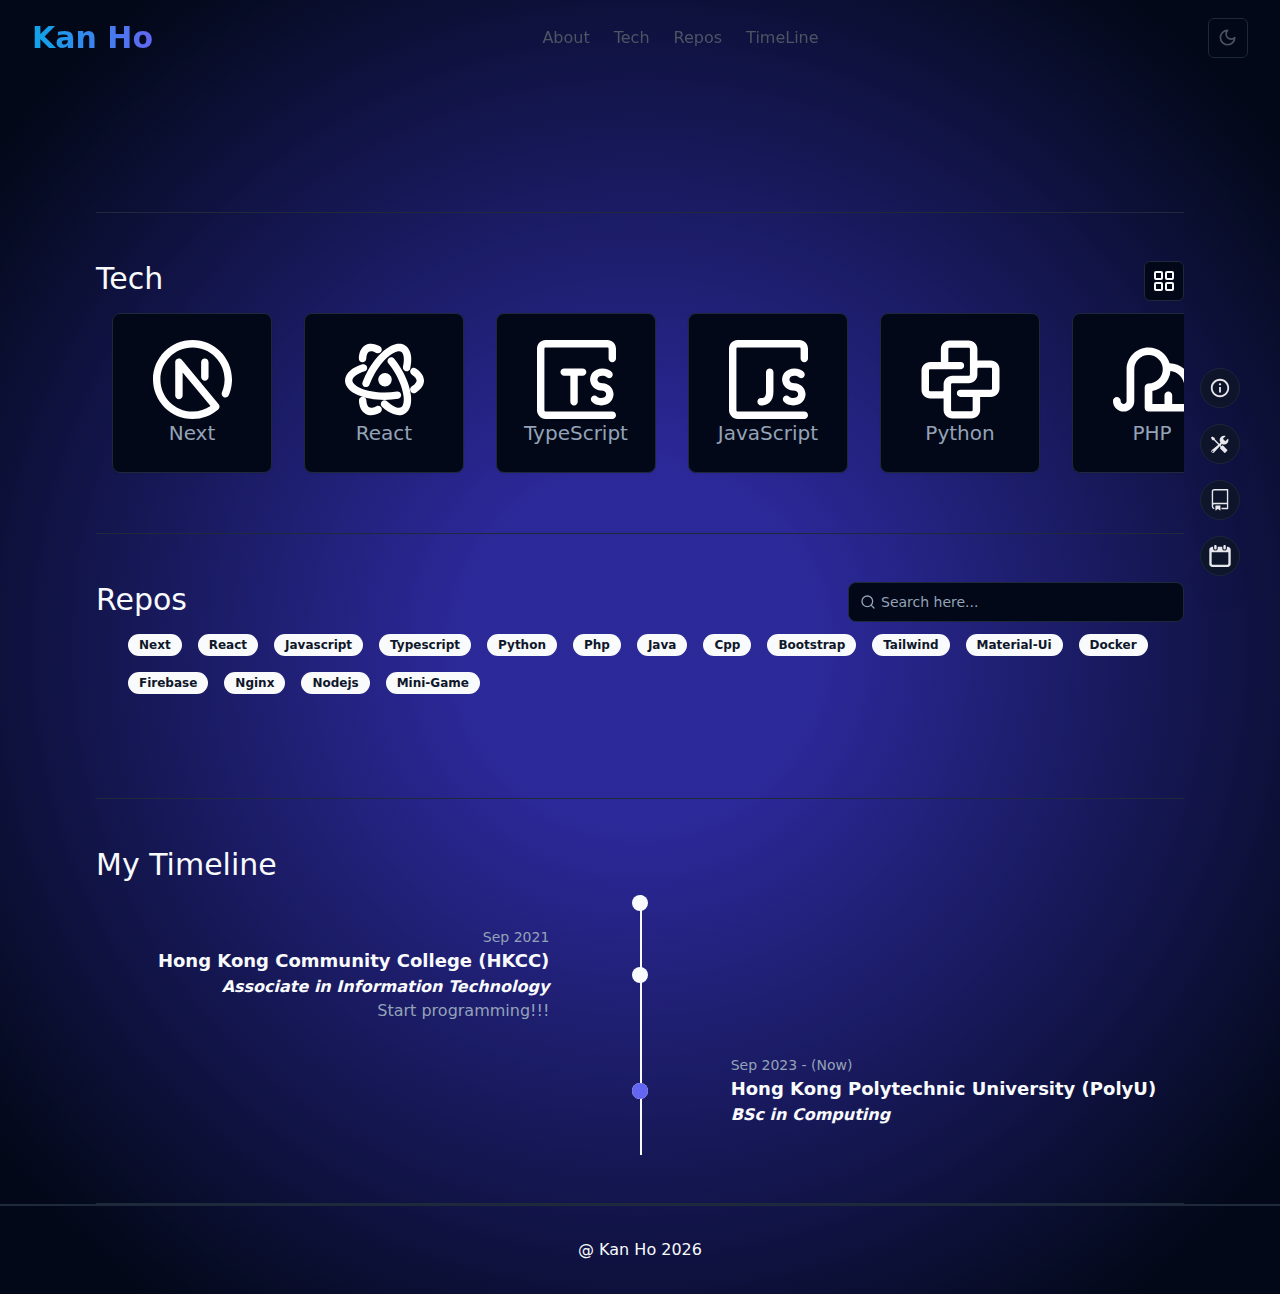
==== commit b0392958: "Update index.html" ====
--- a/index.html
+++ b/index.html
@@ -6,7 +6,7 @@
     <meta name="viewport" content="width=device-width, initial-scale=1.0" />
     <link rel="icon" type="image/x-icon" href="/assets/kanho-C0QUeK-H.png">
     <title>Kan Ho</title>
-    <script type="module" crossorigin src="/assets/index-CyaNX5fL.js"></script>
+    <script type="module" crossorigin src="/assets/index-DLo7Ltk5.js"></script>
     <link rel="stylesheet" crossorigin href="/assets/index-CU20L_FH.css">
   </head>
   <body>
